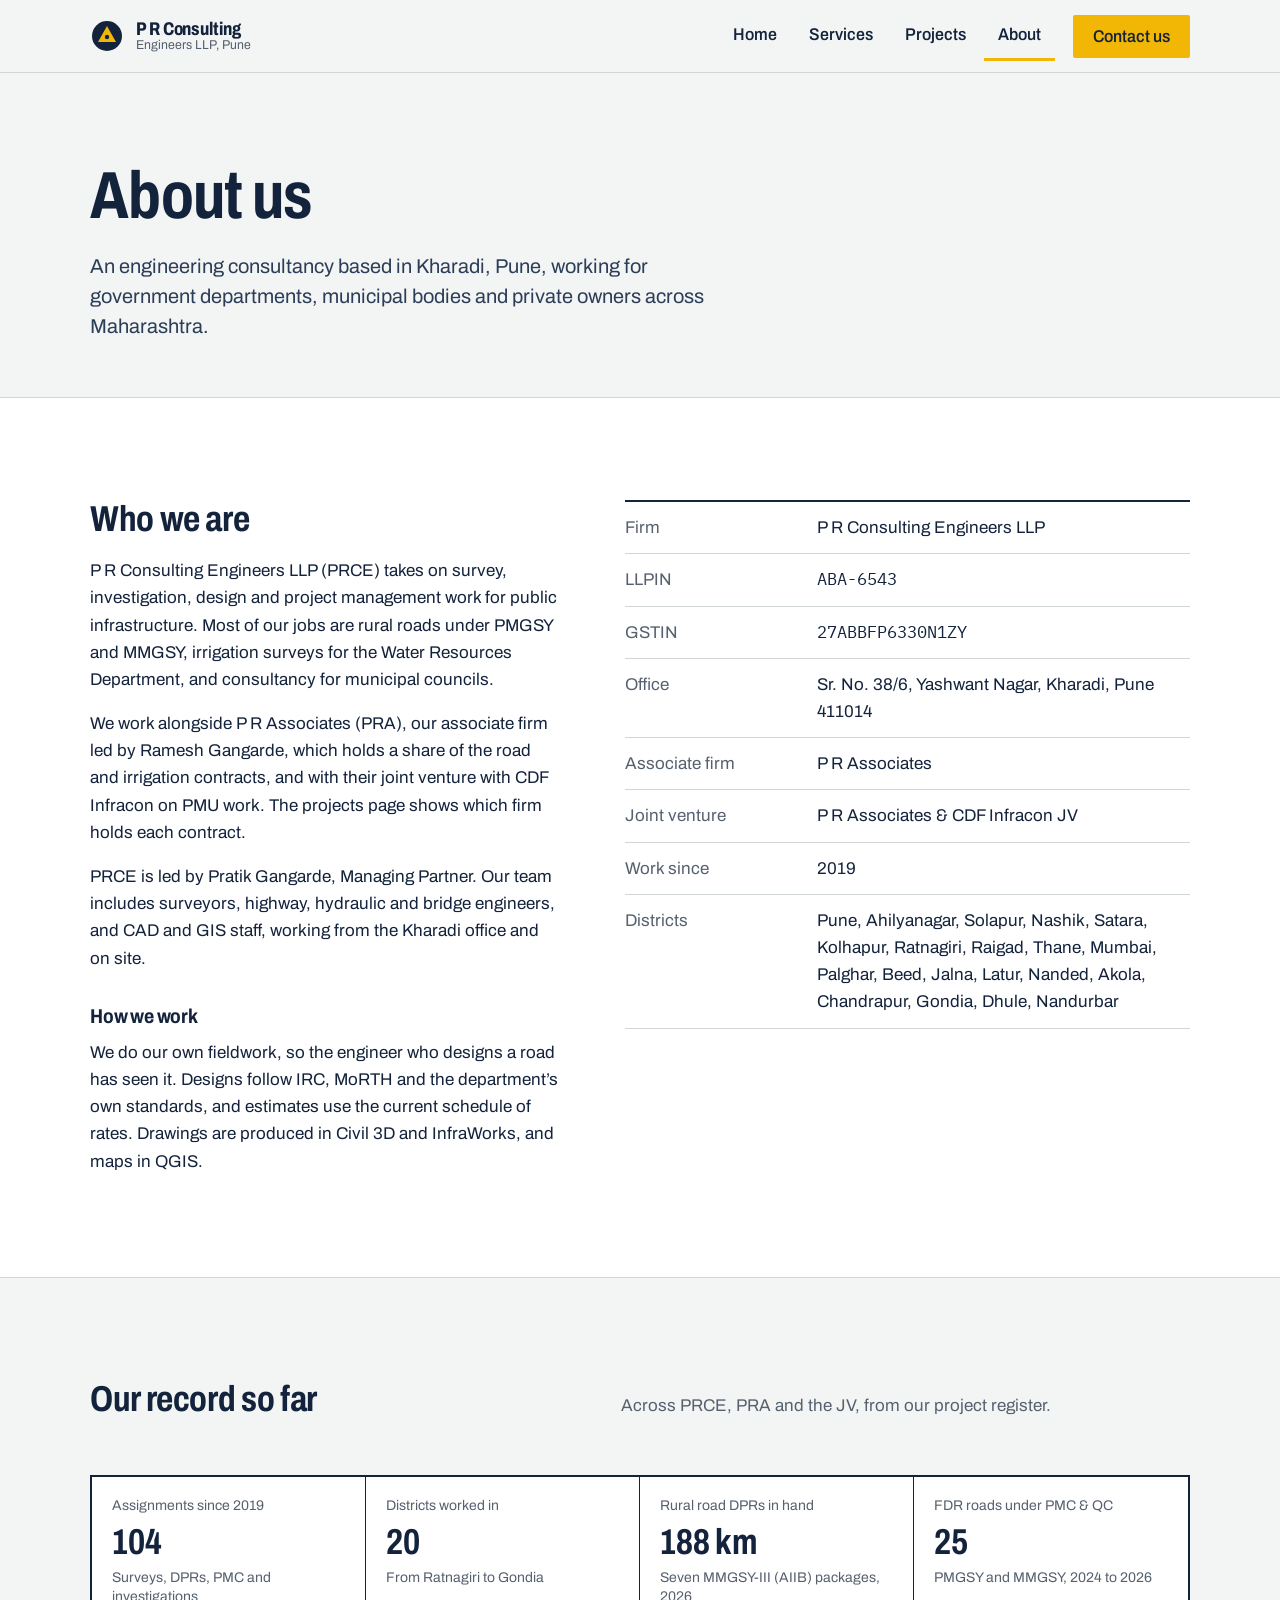
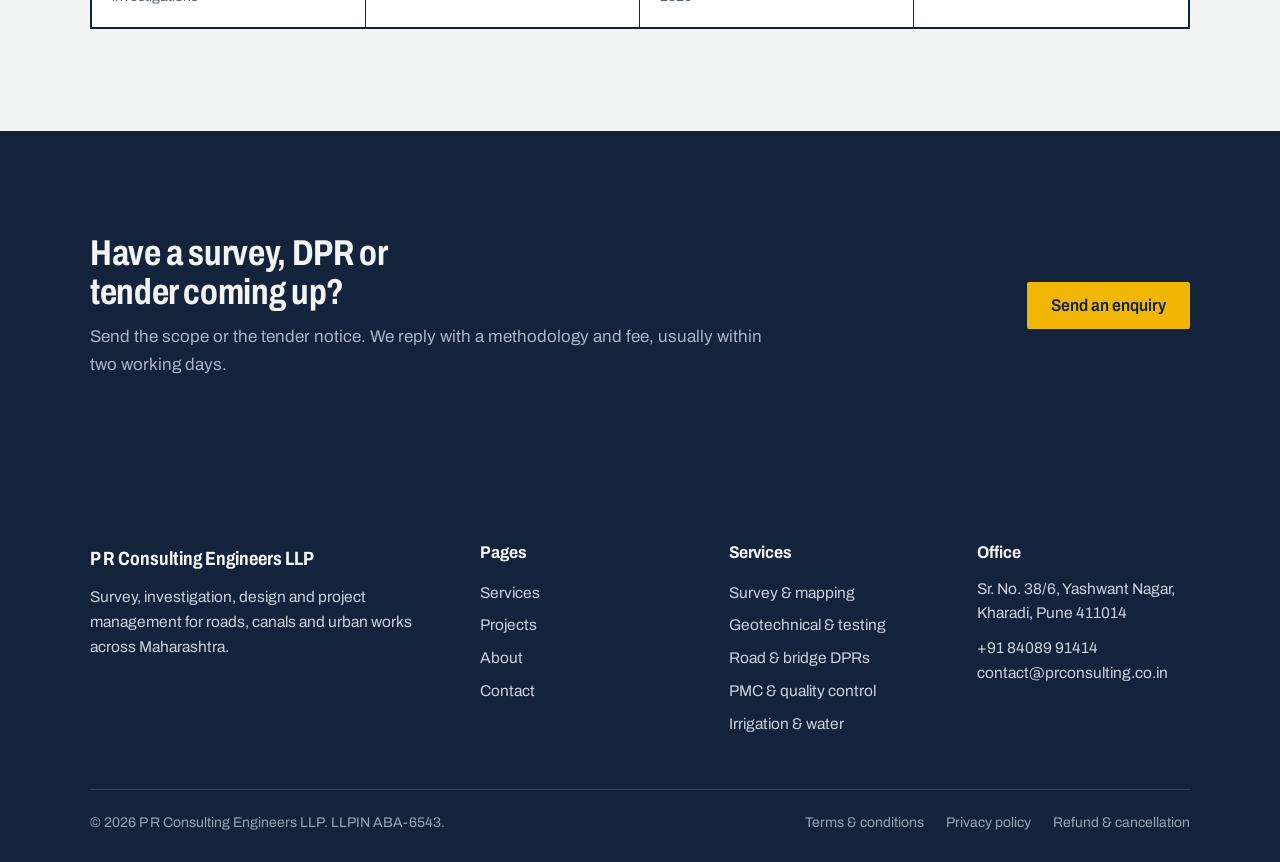
==== about.html @ 82d5746a "Redesign site: services, projects, about and contact pages - New drawing-sheet design with self-host" ====
<!DOCTYPE html>
<html lang="en-IN">
<head>
<meta charset="UTF-8">
<meta name="viewport" content="width=device-width, initial-scale=1">
<title>About | P R Consulting Engineers LLP</title>
<meta name="description" content="P R Consulting Engineers LLP is a Kharadi, Pune engineering consultancy working with P R Associates on survey, DPR and PMC assignments across Maharashtra.">
<meta property="og:type" content="website">
<meta property="og:site_name" content="P R Consulting Engineers LLP">
<meta property="og:title" content="About | P R Consulting Engineers LLP">
<meta property="og:description" content="P R Consulting Engineers LLP is a Kharadi, Pune engineering consultancy working with P R Associates on survey, DPR and PMC assignments across Maharashtra.">
<meta property="og:url" content="https://prconsulting.co.in/about.html">
<link rel="canonical" href="https://prconsulting.co.in/about.html">
<meta name="theme-color" content="#14233c">
<link rel="icon" href="data:image/svg+xml,%3Csvg xmlns='http://www.w3.org/2000/svg' viewBox='0 0 34 34'%3E%3Ccircle cx='17' cy='17' r='15' fill='%2314233c'/%3E%3Cpath d='M17 7 L26 23 H8 Z' fill='%23f2b705'/%3E%3Ccircle cx='17' cy='18' r='2.2' fill='%2314233c'/%3E%3C/svg%3E">
<link rel="preload" href="fonts/archivo-var.woff2" as="font" type="font/woff2" crossorigin>
<link rel="stylesheet" href="css/style.css">

</head>
<body>
<a class="skip" href="#main">Skip to content</a>
<header class="site-header">
<div class="wrap site-header__inner">
<a class="brand" href="index.html" aria-label="P R Consulting Engineers LLP, home"><svg class="brand__mark" viewBox="0 0 34 34" aria-hidden="true">
<circle cx="17" cy="17" r="15" fill="#14233c"/><path d="M17 7 L26 23 H8 Z" fill="#f2b705"/>
<circle cx="17" cy="18" r="2.2" fill="#14233c"/></svg>
<span class="brand__name"><strong>P R Consulting</strong><span>Engineers LLP, Pune</span></span></a>
<button class="menu-btn" type="button" aria-expanded="false" aria-controls="site-nav">Menu</button>
<nav class="nav" id="site-nav" aria-label="Main">
<a href="index.html">Home</a>
<a href="services.html">Services</a>
<a href="projects.html">Projects</a>
<a href="about.html" aria-current="page">About</a>
<a class="btn btn--primary" href="contact.html">Contact us</a>
</nav>
</div>
</header>
<main id="main">

<section class="page-head"><div class="wrap">
<h1>About us</h1>
<p class="lede">An engineering consultancy based in Kharadi, Pune, working for government departments, municipal bodies and private owners across Maharashtra.</p>
</div></section>

<section class="block block--sheet">
<div class="wrap split">
<div class="prose">
<h2>Who we are</h2>
<p style="margin-top:18px">P R Consulting Engineers LLP (PRCE) takes on survey, investigation, design and project management work for public infrastructure. Most of our jobs are rural roads under PMGSY and MMGSY, irrigation surveys for the Water Resources Department, and consultancy for municipal councils.</p>
<p>We work alongside P R Associates (PRA), our associate firm led by Ramesh Gangarde, which holds a share of the road and irrigation contracts, and with their joint venture with CDF Infracon on PMU work. The projects page shows which firm holds each contract.</p>
<p>PRCE is led by Pratik Gangarde, Managing Partner. Our team includes surveyors, highway, hydraulic and bridge engineers, and CAD and GIS staff, working from the Kharadi office and on site.</p>
<h3>How we work</h3>
<p>We do our own fieldwork, so the engineer who designs a road has seen it. Designs follow IRC, MoRTH and the department’s own standards, and estimates use the current schedule of rates. Drawings are produced in Civil 3D and InfraWorks, and maps in QGIS.</p>
</div>
<div>
<dl class="facts">
<div><dt>Firm</dt><dd>P R Consulting Engineers LLP</dd></div>
<div><dt>LLPIN</dt><dd class="num">ABA-6543</dd></div>
<div><dt>GSTIN</dt><dd class="num">27ABBFP6330N1ZY</dd></div>
<div><dt>Office</dt><dd>Sr. No. 38/6, Yashwant Nagar, Kharadi, Pune 411014</dd></div>
<div><dt>Associate firm</dt><dd>P R Associates</dd></div>
<div><dt>Joint venture</dt><dd>P R Associates &amp; CDF Infracon JV</dd></div>
<div><dt>Work since</dt><dd>2019</dd></div>
<div><dt>Districts</dt><dd>Pune, Ahilyanagar, Solapur, Nashik, Satara, Kolhapur, Ratnagiri, Raigad, Thane, Mumbai, Palghar, Beed, Jalna, Latur, Nanded, Akola, Chandrapur, Gondia, Dhule, Nandurbar</dd></div>
</dl>
</div>
</div>
</section>

<section class="block">
<div class="wrap">
<div class="block__head"><h2>Our record so far</h2><p>Across PRCE, PRA and the JV, from our project register.</p></div>
<dl class="title-block">
<div><dt>Assignments since 2019</dt><dd>104<small>Surveys, DPRs, PMC and investigations</small></dd></div>
<div><dt>Districts worked in</dt><dd>20<small>From Ratnagiri to Gondia</small></dd></div>
<div><dt>Rural road DPRs in hand</dt><dd>188 km<small>Seven MMGSY-III (AIIB) packages, 2026</small></dd></div>
<div><dt>FDR roads under PMC &amp; QC</dt><dd>25<small>PMGSY and MMGSY, 2024 to 2026</small></dd></div>
</dl>
</div>
</section>
<section class="block block--ink">
<div class="wrap cta-band">
<div><h2>Have a survey, DPR or tender coming up?</h2>
<p class="muted">Send the scope or the tender notice. We reply with a methodology and fee, usually within two working days.</p></div>
<a class="btn btn--primary" href="contact.html">Send an enquiry</a>
</div>
</section></main>
<footer class="site-footer">
<div class="wrap">
<div class="footer-grid">
<div class="footer-brand">
<strong>P R Consulting Engineers LLP</strong>
<p>Survey, investigation, design and project management for roads, canals and urban works across Maharashtra.</p>
</div>
<div>
<h2>Pages</h2>
<ul><li><a href="services.html">Services</a></li><li><a href="projects.html">Projects</a></li>
<li><a href="about.html">About</a></li><li><a href="contact.html">Contact</a></li></ul>
</div>
<div>
<h2>Services</h2>
<ul><li><a href="services.html#survey">Survey &amp; mapping</a></li><li><a href="services.html#geotech">Geotechnical &amp; testing</a></li>
<li><a href="services.html#dpr">Road &amp; bridge DPRs</a></li><li><a href="services.html#pmc">PMC &amp; quality control</a></li>
<li><a href="services.html#water">Irrigation &amp; water</a></li></ul>
</div>
<div>
<h2>Office</h2>
<p>Sr. No. 38/6, Yashwant Nagar,<br>Kharadi, Pune 411014</p>
<p style="margin-top:10px"><a href="tel:+918408991414">+91 84089 91414</a><br>
<a href="mailto:contact@prconsulting.co.in">contact@prconsulting.co.in</a></p>
</div>
</div>
<div class="footer-base">
<p>&copy; 2026 P R Consulting Engineers LLP. LLPIN ABA-6543.</p>
<nav aria-label="Legal"><a href="terms.html">Terms &amp; conditions</a><a href="privacy.html">Privacy policy</a>
<a href="refund.html">Refund &amp; cancellation</a></nav>
</div>
</div>
</footer>
<script src="js/main.js" defer></script>
</body>
</html>
---- css/style.css ----
/* P R Consulting Engineers LLP — site styles
   Drawing-sheet palette: paper, ink, instrument yellow, contour green. */

@font-face {
    font-family: "Archivo";
    src: url("../fonts/archivo-var.woff2") format("woff2-variations"),
         url("../fonts/archivo-var.woff2") format("woff2");
    font-weight: 100 900;
    font-stretch: 62% 125%;
    font-display: swap;
}
@font-face {
    font-family: "Plex Mono";
    src: url("../fonts/ibm-plex-mono-latin-400-normal.woff2") format("woff2");
    font-weight: 400;
    font-display: swap;
}
@font-face {
    font-family: "Plex Mono";
    src: url("../fonts/ibm-plex-mono-latin-500-normal.woff2") format("woff2");
    font-weight: 500;
    font-display: swap;
}

:root {
    --paper: #f3f5f4;
    --sheet: #ffffff;
    --ink: #14233c;
    --ink-soft: #2c3d58;
    --slate: #56616f;
    --rule: #cfd6d3;
    --contour: #7c8f7a;
    --contour-faint: #dfe6de;
    --yellow: #f2b705;
    --yellow-deep: #c99600;

    --sans: "Archivo", "Helvetica Neue", Arial, sans-serif;
    --mono: "Plex Mono", ui-monospace, "SFMono-Regular", Menlo, monospace;

    /* type scale (1.25) */
    --t-sm: 0.875rem;
    --t-base: 1.0625rem;
    --t-md: 1.25rem;
    --t-lg: 1.5625rem;
    --t-xl: 2.25rem;
    --t-2xl: clamp(2.4rem, 5.2vw, 4.25rem);

    --wrap: 1180px;
    --gut: clamp(20px, 4vw, 40px);
}

*, *::before, *::after { box-sizing: border-box; }
* { margin: 0; padding: 0; }

html { scroll-behavior: smooth; }
@media (prefers-reduced-motion: reduce) {
    html { scroll-behavior: auto; }
    *, *::before, *::after { animation: none !important; transition: none !important; }
}

body {
    font-family: var(--sans);
    font-size: var(--t-base);
    font-stretch: 100%;
    line-height: 1.6;
    color: var(--ink);
    background: var(--paper);
    -webkit-font-smoothing: antialiased;
    text-rendering: optimizeLegibility;
}

img, svg { display: block; max-width: 100%; }
a { color: inherit; }
ul { list-style: none; }

:focus-visible {
    outline: 3px solid var(--yellow);
    outline-offset: 3px;
}

.wrap {
    width: 100%;
    max-width: var(--wrap);
    margin: 0 auto;
    padding: 0 var(--gut);
}

.skip {
    position: absolute;
    left: -999px;
    top: 8px;
    background: var(--yellow);
    color: var(--ink);
    padding: 8px 14px;
    z-index: 100;
    font-weight: 600;
}
.skip:focus { left: 8px; }

/* ---------- Headings ---------- */
h1, h2, h3, h4 {
    font-family: var(--sans);
    font-stretch: 78%;
    font-weight: 700;
    line-height: 1.08;
    letter-spacing: -0.01em;
    color: var(--ink);
}
h1 { font-size: var(--t-2xl); }
h2 { font-size: var(--t-xl); }
h3 { font-size: var(--t-md); font-stretch: 85%; line-height: 1.25; }
h4 { font-size: var(--t-base); font-stretch: 90%; }

p { max-width: 68ch; }
.lede { font-size: var(--t-md); line-height: 1.5; color: var(--ink-soft); max-width: 58ch; }
.muted { color: var(--slate); }
.num { font-family: var(--mono); font-feature-settings: "zero" 0; }

/* ---------- Buttons ---------- */
.btn {
    display: inline-flex;
    align-items: center;
    gap: 10px;
    padding: 13px 22px;
    font: 600 var(--t-base)/1 var(--sans);
    font-stretch: 90%;
    text-decoration: none;
    border: 2px solid var(--ink);
    border-radius: 2px;
    cursor: pointer;
    transition: background-color .15s ease, color .15s ease;
}
.btn--primary { background: var(--yellow); border-color: var(--yellow); color: var(--ink); }
.btn--primary:hover { background: var(--ink); border-color: var(--ink); color: var(--yellow); }
.btn--line { background: transparent; color: var(--ink); }
.btn--line:hover { background: var(--ink); color: var(--paper); }

.text-link {
    font-weight: 600;
    text-decoration: underline;
    text-decoration-color: var(--yellow);
    text-decoration-thickness: 3px;
    text-underline-offset: 5px;
}
.text-link:hover { text-decoration-color: var(--ink); }

/* ---------- Header ---------- */
.site-header {
    position: sticky;
    top: 0;
    z-index: 50;
    background: rgba(243, 245, 244, 0.94);
    backdrop-filter: blur(6px);
    border-bottom: 1px solid var(--rule);
}
.site-header__inner {
    display: flex;
    align-items: center;
    justify-content: space-between;
    gap: 24px;
    height: 72px;
}
.brand {
    display: flex;
    align-items: center;
    gap: 12px;
    text-decoration: none;
}
.brand__mark { width: 34px; height: 34px; flex: none; }
.brand__name {
    display: flex;
    flex-direction: column;
    line-height: 1.05;
}
.brand__name strong {
    font-size: 1.15rem;
    font-stretch: 80%;
    font-weight: 750;
    letter-spacing: -0.005em;
}
.brand__name span {
    font-size: 0.8rem;
    color: var(--slate);
    font-stretch: 95%;
}

.nav { display: flex; align-items: center; gap: 4px; }
.nav a {
    padding: 10px 14px;
    font-weight: 550;
    font-stretch: 92%;
    text-decoration: none;
    border-bottom: 3px solid transparent;
}
.nav a:hover { border-bottom-color: var(--rule); }
.nav a[aria-current="page"] { border-bottom-color: var(--yellow); }
.nav .btn { margin-left: 14px; padding: 11px 18px; border-bottom-width: 2px; }

.menu-btn {
    display: none;
    background: none;
    border: 2px solid var(--ink);
    border-radius: 2px;
    padding: 8px 12px;
    font: 600 0.95rem/1 var(--sans);
    color: var(--ink);
    cursor: pointer;
}

@media (max-width: 860px) {
    .menu-btn { display: block; }
    .nav {
        display: none;
        position: absolute;
        top: 72px;
        left: 0;
        right: 0;
        flex-direction: column;
        align-items: stretch;
        gap: 0;
        background: var(--paper);
        border-bottom: 1px solid var(--rule);
        padding: 8px var(--gut) 20px;
    }
    .nav.is-open { display: flex; }
    .nav a { padding: 14px 0; border-bottom: 1px solid var(--rule); }
    .nav a[aria-current="page"] { border-bottom-color: var(--rule); box-shadow: inset 4px 0 0 var(--yellow); padding-left: 12px; }
    .nav .btn { margin: 16px 0 0; justify-content: center; }
}

/* ---------- Hero (home) ---------- */
.hero {
    position: relative;
    padding: clamp(48px, 8vw, 96px) 0 0;
    overflow: hidden;
}
.hero h1 { max-width: 19ch; }
.hero .lede { margin-top: 22px; }
.hero__actions { display: flex; flex-wrap: wrap; gap: 14px; margin-top: 32px; }

.section-drawing {
    margin-top: clamp(40px, 6vw, 64px);
    border-top: 1px solid var(--rule);
    background:
        linear-gradient(var(--contour-faint) 1px, transparent 1px) 0 0 / 100% 40px,
        linear-gradient(90deg, var(--contour-faint) 1px, transparent 1px) 0 0 / 80px 100%,
        var(--sheet);
}
.section-drawing { overflow: hidden; }
.section-drawing svg { width: 100%; min-width: 760px; height: auto; }
.section-drawing .tangent { fill: none; stroke: var(--ink); stroke-width: 0.75; stroke-dasharray: 4 5; opacity: 0.45; }
.section-drawing .ground { fill: none; stroke: var(--contour); stroke-width: 1.5; }
.section-drawing .cut { fill: rgba(124, 143, 122, 0.12); }
.section-drawing .design {
    fill: none;
    stroke: var(--ink);
    stroke-width: 3;
    stroke-linecap: round;
    stroke-dasharray: 1400;
    stroke-dashoffset: 1400;
    animation: draw 2.4s cubic-bezier(.45, 0, .2, 1) .3s forwards;
}
.section-drawing .tick { stroke: var(--ink); stroke-width: 1; }
.section-drawing .lbl { font-family: var(--mono); font-size: 11px; fill: var(--slate); }
.section-drawing .lbl--ink { fill: var(--ink); font-weight: 500; }
.section-drawing .ip { fill: var(--yellow); stroke: var(--ink); stroke-width: 1.5; opacity: 0; animation: appear .3s ease 2.5s forwards; }
@keyframes draw { to { stroke-dashoffset: 0; } }
@keyframes appear { to { opacity: 1; } }
@media (prefers-reduced-motion: reduce) {
    .section-drawing .design { stroke-dashoffset: 0; }
    .section-drawing .ip { opacity: 1; }
}
.drawing-caption {
    display: flex;
    justify-content: space-between;
    gap: 16px;
    padding: 10px 0 14px;
    font-size: var(--t-sm);
    color: var(--slate);
}
.drawing-caption .num { white-space: nowrap; }

/* ---------- Sections ---------- */
.block { padding: clamp(56px, 8vw, 104px) 0; }
.block--sheet { background: var(--sheet); border-top: 1px solid var(--rule); border-bottom: 1px solid var(--rule); }
.block--ink { background: var(--ink); color: var(--paper); }
.block--ink h2, .block--ink h3 { color: var(--paper); }
.block--ink .muted { color: #a9b4c4; }

.block__head {
    display: grid;
    grid-template-columns: minmax(0, 5fr) minmax(0, 6fr);
    gap: 24px 56px;
    align-items: end;
    margin-bottom: clamp(32px, 5vw, 56px);
}
.block__head p { color: var(--slate); }
@media (max-width: 760px) { .block__head { grid-template-columns: 1fr; } }

/* ---------- Title block (stats) ---------- */
.title-block {
    display: grid;
    grid-template-columns: repeat(4, 1fr);
    border: 2px solid var(--ink);
    background: var(--sheet);
}
.title-block > div {
    padding: 18px 20px 20px;
    border-right: 1px solid var(--ink);
}
.title-block > div:last-child { border-right: 0; }
.title-block dt {
    font-size: var(--t-sm);
    color: var(--slate);
    margin-bottom: 6px;
}
.title-block dd {
    font-size: var(--t-xl);
    font-stretch: 75%;
    font-weight: 700;
    line-height: 1;
}
.title-block dd small {
    display: block;
    margin-top: 8px;
    font-size: var(--t-sm);
    font-stretch: 100%;
    font-weight: 400;
    color: var(--slate);
    line-height: 1.4;
}
.title-block__note { margin-top: 10px; font-size: var(--t-sm); color: var(--slate); }
@media (max-width: 860px) {
    .title-block { grid-template-columns: repeat(2, 1fr); }
    .title-block > div:nth-child(2) { border-right: 0; }
    .title-block > div:nth-child(-n+2) { border-bottom: 1px solid var(--ink); }
}
@media (max-width: 420px) {
    .title-block { grid-template-columns: 1fr; }
    .title-block > div { border-right: 0; border-bottom: 1px solid var(--ink); }
    .title-block > div:last-child { border-bottom: 0; }
}

/* ---------- Discipline list ---------- */
.disciplines { border-top: 2px solid var(--ink); }
.discipline {
    display: grid;
    grid-template-columns: minmax(0, 4fr) minmax(0, 7fr);
    gap: 12px 48px;
    padding: 28px 0;
    border-bottom: 1px solid var(--rule);
}
.discipline h3 { font-size: var(--t-lg); font-stretch: 78%; }
.discipline p { color: var(--ink-soft); }
.discipline ul {
    display: flex;
    flex-wrap: wrap;
    gap: 6px 8px;
    margin-top: 14px;
}
.discipline li {
    font-size: var(--t-sm);
    padding: 3px 10px;
    border: 1px solid var(--rule);
    border-radius: 2px;
    background: var(--paper);
}
.block--sheet .discipline li { background: var(--paper); }
@media (max-width: 760px) { .discipline { grid-template-columns: 1fr; } }

/* ---------- Project register ---------- */
.register { border-top: 2px solid var(--ink); }
.register__row {
    display: grid;
    grid-template-columns: minmax(0, 5fr) minmax(0, 4fr) minmax(0, 2fr);
    gap: 8px 32px;
    padding: 22px 0;
    border-bottom: 1px solid var(--rule);
}
.register__row h3 { font-size: var(--t-md); }
.register__row .scope { margin-top: 6px; color: var(--ink-soft); font-size: 0.98rem; }
.register__client { color: var(--ink-soft); }
.register__client span { display: block; color: var(--slate); font-size: var(--t-sm); }
.register__meta { text-align: right; font-size: var(--t-sm); color: var(--slate); }
.register__meta .firm {
    display: inline-block;
    margin-top: 6px;
    padding: 1px 8px;
    border: 1px solid var(--ink);
    border-radius: 2px;
    color: var(--ink);
    font-weight: 600;
}
.status--live { color: var(--ink); font-weight: 600; }
.status--live::before {
    content: "";
    display: inline-block;
    width: 8px; height: 8px;
    margin-right: 6px;
    border-radius: 50%;
    background: var(--yellow);
    box-shadow: 0 0 0 1.5px var(--ink);
    vertical-align: 1px;
}
@media (max-width: 760px) {
    .register__row { grid-template-columns: 1fr; }
    .register__meta { text-align: left; }
}

.filters { display: flex; flex-wrap: wrap; gap: 8px; margin-bottom: 28px; }
.filters button {
    font: 550 0.95rem/1 var(--sans);
    font-stretch: 92%;
    padding: 10px 16px;
    border: 1.5px solid var(--ink);
    border-radius: 2px;
    background: transparent;
    color: var(--ink);
    cursor: pointer;
}
.filters button:hover { background: var(--sheet); }
.filters button[aria-pressed="true"] { background: var(--ink); color: var(--paper); }
.register__row[hidden] { display: none; }
.register__count { margin-bottom: 12px; font-size: var(--t-sm); color: var(--slate); }

/* ---------- Clients ---------- */
.clients {
    display: grid;
    grid-template-columns: repeat(3, 1fr);
    gap: 40px;
}
.clients h3 {
    font-size: var(--t-base);
    font-stretch: 90%;
    padding-bottom: 10px;
    margin-bottom: 12px;
    border-bottom: 2px solid currentColor;
}
.clients li { padding: 7px 0; border-bottom: 1px solid rgba(169, 180, 196, 0.25); }
.block--sheet .clients li, .clients--light li { border-bottom-color: var(--rule); }
@media (max-width: 860px) { .clients { grid-template-columns: 1fr; gap: 28px; } }

/* ---------- Process (real sequence) ---------- */
.process {
    display: grid;
    grid-template-columns: repeat(4, 1fr);
    counter-reset: step;
    border-top: 2px solid var(--ink);
}
.process li {
    counter-increment: step;
    padding: 24px 24px 8px 0;
    position: relative;
}
.process li::before {
    content: counter(step);
    display: grid;
    place-items: center;
    width: 34px; height: 34px;
    margin-bottom: 16px;
    border: 2px solid var(--ink);
    border-radius: 50%;
    font: 500 0.95rem/1 var(--mono);
    background: var(--yellow);
}
.process h3 { margin-bottom: 8px; }
.process p { color: var(--ink-soft); font-size: 0.98rem; }
@media (max-width: 860px) { .process { grid-template-columns: 1fr 1fr; } }
@media (max-width: 520px) { .process { grid-template-columns: 1fr; } }

/* ---------- Split / prose ---------- */
.split {
    display: grid;
    grid-template-columns: minmax(0, 5fr) minmax(0, 6fr);
    gap: 40px 64px;
}
.prose p + p { margin-top: 1em; }
.prose h3 { margin: 1.6em 0 0.5em; }
.facts { border-top: 2px solid var(--ink); }
.facts div {
    display: grid;
    grid-template-columns: 11rem 1fr;
    gap: 16px;
    padding: 12px 0;
    border-bottom: 1px solid var(--rule);
}
.facts dt { color: var(--slate); }
@media (max-width: 760px) {
    .split { grid-template-columns: 1fr; }
    .facts div { grid-template-columns: 1fr; gap: 2px; }
}

/* ---------- Page header (inner pages) ---------- */
.page-head { padding: clamp(48px, 7vw, 88px) 0 clamp(32px, 5vw, 56px); }
.page-head h1 { max-width: 18ch; }
.page-head .lede { margin-top: 18px; }

/* ---------- CTA band ---------- */
.cta-band {
    display: flex;
    flex-wrap: wrap;
    align-items: center;
    justify-content: space-between;
    gap: 24px 48px;
}
.cta-band h2 { max-width: 20ch; }
.cta-band p { margin-top: 12px; }
.block--ink .btn--primary:hover { background: var(--paper); border-color: var(--paper); color: var(--ink); }

/* ---------- Contact ---------- */
.contact-grid {
    display: grid;
    grid-template-columns: minmax(0, 5fr) minmax(0, 6fr);
    gap: 48px 64px;
}
.contact-list { border-top: 2px solid var(--ink); }
.contact-list div { padding: 16px 0; border-bottom: 1px solid var(--rule); }
.contact-list dt { font-size: var(--t-sm); color: var(--slate); }
.contact-list dd { font-size: var(--t-md); font-stretch: 92%; }
.contact-list a { text-decoration: none; }
.contact-list a:hover { text-decoration: underline; text-decoration-color: var(--yellow); text-decoration-thickness: 3px; }
.map {
    margin-top: 28px;
    border: 1px solid var(--rule);
    aspect-ratio: 4 / 3;
    width: 100%;
    background: var(--sheet);
}
.map iframe { width: 100%; height: 100%; border: 0; display: block; }

.form { background: var(--sheet); border: 1px solid var(--rule); padding: clamp(22px, 4vw, 36px); }
.form h2 { font-size: var(--t-lg); margin-bottom: 6px; }
.form > p { color: var(--slate); margin-bottom: 22px; }
.field { margin-bottom: 18px; }
.field label { display: block; font-weight: 600; font-size: 0.95rem; margin-bottom: 6px; }
.field label .opt { font-weight: 400; color: var(--slate); }
.field input, .field select, .field textarea {
    width: 100%;
    font: 400 1rem/1.4 var(--sans);
    color: var(--ink);
    padding: 12px 14px;
    background: var(--paper);
    border: 1.5px solid #b9c2bf;
    border-radius: 2px;
}
.field input:focus, .field select:focus, .field textarea:focus {
    outline: none;
    border-color: var(--ink);
    box-shadow: 0 0 0 3px rgba(242, 183, 5, 0.55);
}
.field textarea { min-height: 140px; resize: vertical; }
.field-row { display: grid; grid-template-columns: 1fr 1fr; gap: 0 16px; }
.form__note { margin-top: 14px; font-size: var(--t-sm); color: var(--slate); }
.form-done { padding: 12px 0; }
.form-done h2 { margin-bottom: 10px; }
@media (max-width: 860px) { .contact-grid { grid-template-columns: 1fr; } }
@media (max-width: 520px) { .field-row { grid-template-columns: 1fr; } }

/* ---------- Legal pages ---------- */
.legal { padding-bottom: clamp(56px, 8vw, 96px); }
.legal__inner {
    max-width: 760px;
    background: var(--sheet);
    border: 1px solid var(--rule);
    padding: clamp(24px, 5vw, 56px);
}
.legal__inner h2 { font-size: var(--t-lg); margin: 1.8em 0 0.6em; }
.legal__inner h2:first-of-type { margin-top: 1.2em; }
.legal__inner p, .legal__inner li { color: var(--ink-soft); }
.legal__inner p + p { margin-top: 0.9em; }
.legal__inner ul { list-style: disc; padding-left: 1.3em; margin: 0.6em 0 1em; }
.legal__inner li + li { margin-top: 0.35em; }
.legal__updated { font-size: var(--t-sm); color: var(--slate); }
.legal__note {
    margin-top: 1.2em;
    padding: 18px 20px;
    border-left: 4px solid var(--yellow);
    background: var(--paper);
}
.legal__inner a { text-decoration-color: var(--yellow); text-decoration-thickness: 2px; text-underline-offset: 3px; }

/* ---------- Footer ---------- */
.site-footer {
    background: var(--ink);
    color: #c9d1dc;
    padding: 64px 0 28px;
    font-size: 0.97rem;
}
.site-footer a { text-decoration: none; }
.site-footer a:hover { color: var(--yellow); }
.footer-grid {
    display: grid;
    grid-template-columns: minmax(0, 5fr) repeat(3, minmax(0, 3fr));
    gap: 36px;
}
.site-footer h2 {
    font-size: var(--t-base);
    font-stretch: 90%;
    color: var(--paper);
    margin-bottom: 14px;
}
.site-footer li { padding: 4px 0; }
.footer-brand strong { display: block; color: var(--paper); font-size: 1.2rem; font-stretch: 80%; margin-bottom: 10px; }
.footer-brand p { max-width: 36ch; }
.footer-base {
    display: flex;
    flex-wrap: wrap;
    justify-content: space-between;
    gap: 12px 28px;
    margin-top: 48px;
    padding-top: 22px;
    border-top: 1px solid rgba(201, 209, 220, 0.2);
    font-size: var(--t-sm);
    color: #98a4b5;
}
.footer-base nav { display: flex; flex-wrap: wrap; gap: 8px 22px; }
@media (max-width: 860px) { .footer-grid { grid-template-columns: 1fr 1fr; } }
@media (max-width: 520px) { .footer-grid { grid-template-columns: 1fr; } }
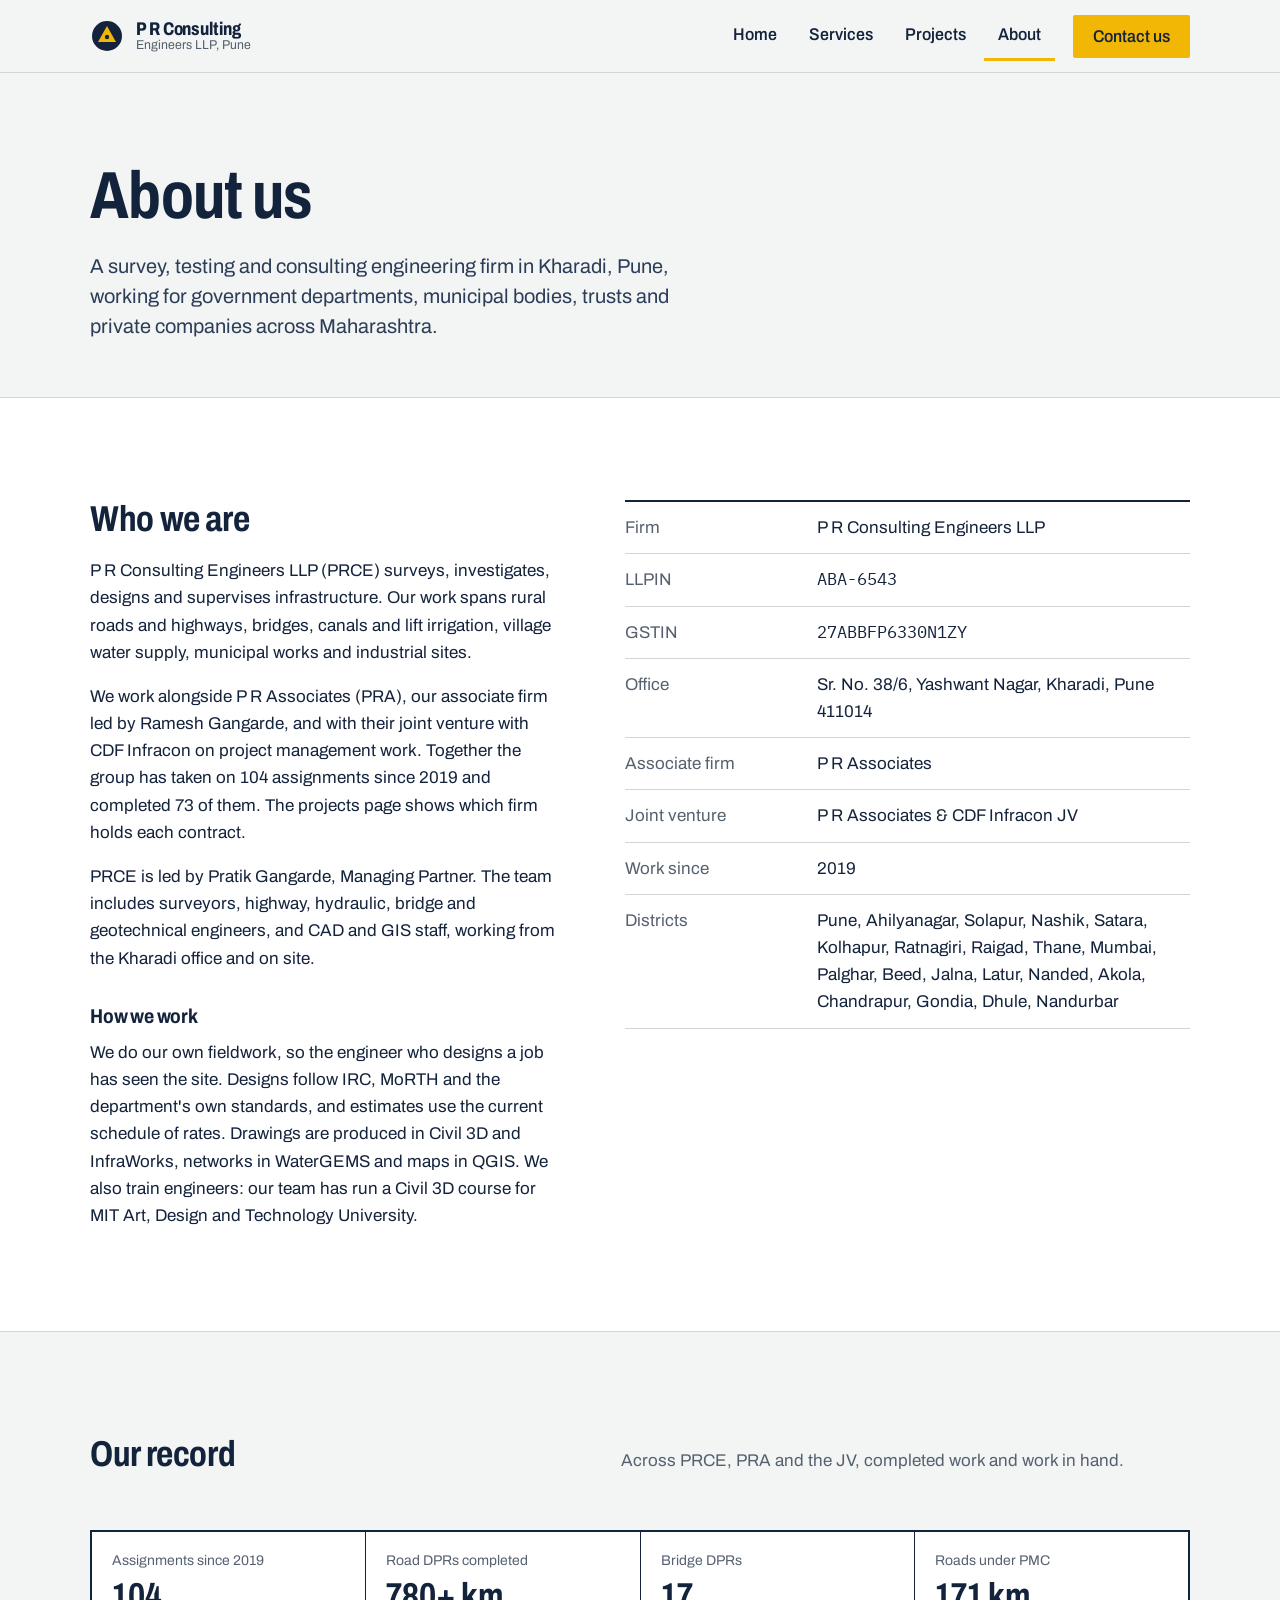
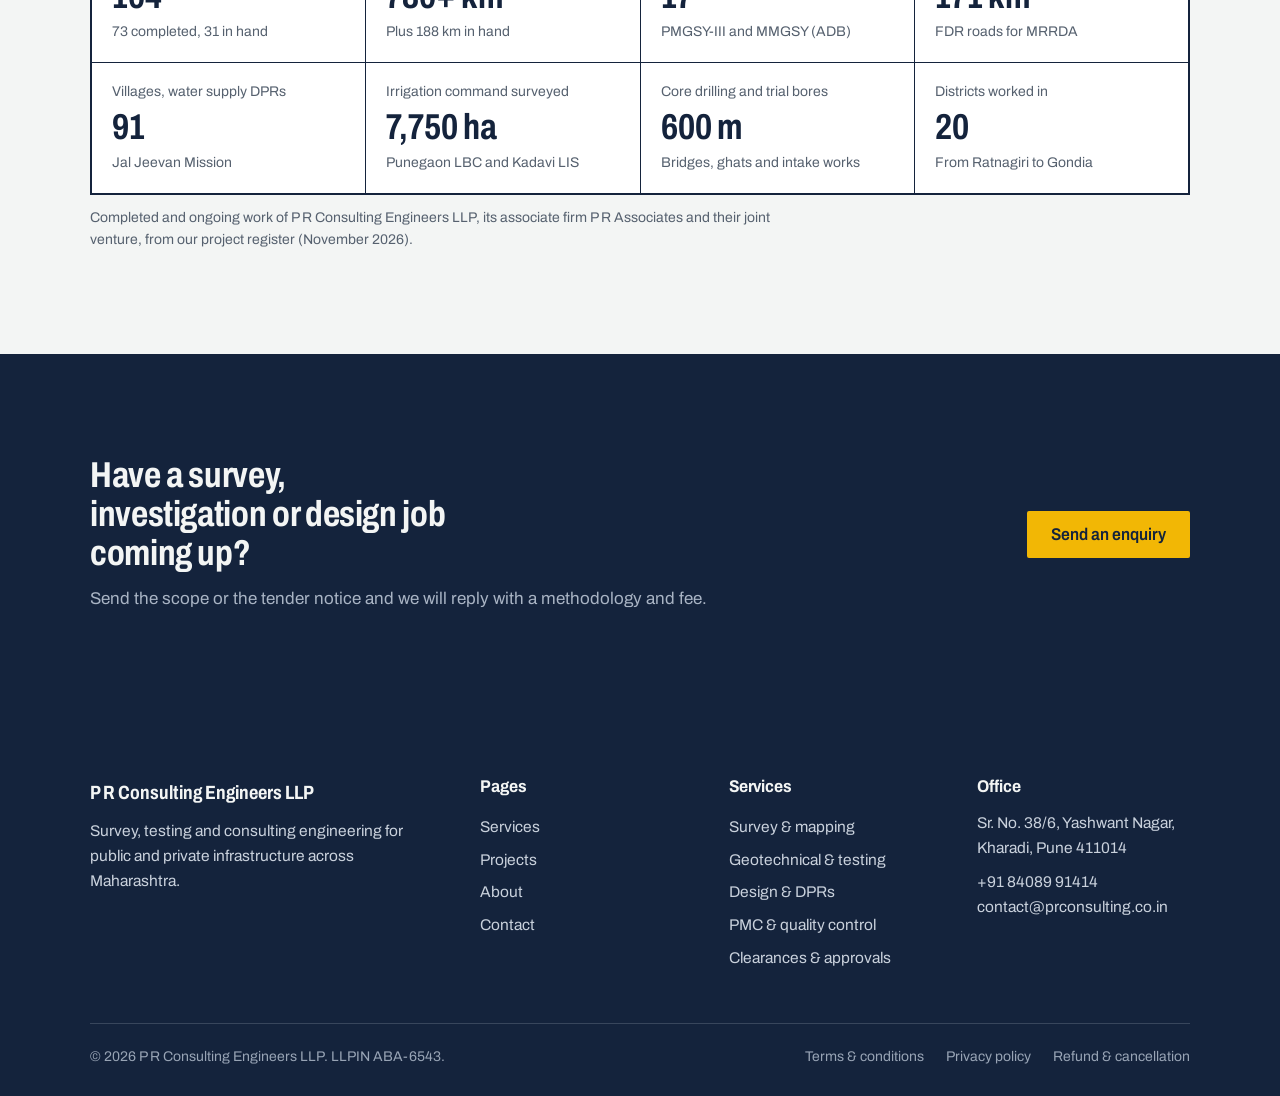
==== commit 7fb78da1: "Reposition site across all sectors; cumulative stats from completed work - Hero: survey, testing and" ====
--- a/about.html
+++ b/about.html
@@ -4,11 +4,11 @@
 <meta charset="UTF-8">
 <meta name="viewport" content="width=device-width, initial-scale=1">
 <title>About | P R Consulting Engineers LLP</title>
-<meta name="description" content="P R Consulting Engineers LLP is a Kharadi, Pune engineering consultancy working with P R Associates on survey, DPR and PMC assignments across Maharashtra.">
+<meta name="description" content="P R Consulting Engineers LLP is a survey, testing and consulting engineering firm in Kharadi, Pune, working with P R Associates across Maharashtra.">
 <meta property="og:type" content="website">
 <meta property="og:site_name" content="P R Consulting Engineers LLP">
 <meta property="og:title" content="About | P R Consulting Engineers LLP">
-<meta property="og:description" content="P R Consulting Engineers LLP is a Kharadi, Pune engineering consultancy working with P R Associates on survey, DPR and PMC assignments across Maharashtra.">
+<meta property="og:description" content="P R Consulting Engineers LLP is a survey, testing and consulting engineering firm in Kharadi, Pune, working with P R Associates across Maharashtra.">
 <meta property="og:url" content="https://prconsulting.co.in/about.html">
 <link rel="canonical" href="https://prconsulting.co.in/about.html">
 <meta name="theme-color" content="#14233c">
@@ -39,18 +39,18 @@
 
 <section class="page-head"><div class="wrap">
 <h1>About us</h1>
-<p class="lede">An engineering consultancy based in Kharadi, Pune, working for government departments, municipal bodies and private owners across Maharashtra.</p>
+<p class="lede">A survey, testing and consulting engineering firm in Kharadi, Pune, working for government departments, municipal bodies, trusts and private companies across Maharashtra.</p>
 </div></section>
 
 <section class="block block--sheet">
 <div class="wrap split">
 <div class="prose">
 <h2>Who we are</h2>
-<p style="margin-top:18px">P R Consulting Engineers LLP (PRCE) takes on survey, investigation, design and project management work for public infrastructure. Most of our jobs are rural roads under PMGSY and MMGSY, irrigation surveys for the Water Resources Department, and consultancy for municipal councils.</p>
-<p>We work alongside P R Associates (PRA), our associate firm led by Ramesh Gangarde, which holds a share of the road and irrigation contracts, and with their joint venture with CDF Infracon on PMU work. The projects page shows which firm holds each contract.</p>
-<p>PRCE is led by Pratik Gangarde, Managing Partner. Our team includes surveyors, highway, hydraulic and bridge engineers, and CAD and GIS staff, working from the Kharadi office and on site.</p>
+<p style="margin-top:18px">P R Consulting Engineers LLP (PRCE) surveys, investigates, designs and supervises infrastructure. Our work spans rural roads and highways, bridges, canals and lift irrigation, village water supply, municipal works and industrial sites.</p>
+<p>We work alongside P R Associates (PRA), our associate firm led by Ramesh Gangarde, and with their joint venture with CDF Infracon on project management work. Together the group has taken on 104 assignments since 2019 and completed 73 of them. The projects page shows which firm holds each contract.</p>
+<p>PRCE is led by Pratik Gangarde, Managing Partner. The team includes surveyors, highway, hydraulic, bridge and geotechnical engineers, and CAD and GIS staff, working from the Kharadi office and on site.</p>
 <h3>How we work</h3>
-<p>We do our own fieldwork, so the engineer who designs a road has seen it. Designs follow IRC, MoRTH and the department’s own standards, and estimates use the current schedule of rates. Drawings are produced in Civil 3D and InfraWorks, and maps in QGIS.</p>
+<p>We do our own fieldwork, so the engineer who designs a job has seen the site. Designs follow IRC, MoRTH and the department's own standards, and estimates use the current schedule of rates. Drawings are produced in Civil 3D and InfraWorks, networks in WaterGEMS and maps in QGIS. We also train engineers: our team has run a Civil 3D course for MIT Art, Design and Technology University.</p>
 </div>
 <div>
 <dl class="facts">
@@ -69,19 +69,24 @@
 
 <section class="block">
 <div class="wrap">
-<div class="block__head"><h2>Our record so far</h2><p>Across PRCE, PRA and the JV, from our project register.</p></div>
+<div class="block__head"><h2>Our record</h2><p>Across PRCE, PRA and the JV, completed work and work in hand.</p></div>
 <dl class="title-block">
-<div><dt>Assignments since 2019</dt><dd>104<small>Surveys, DPRs, PMC and investigations</small></dd></div>
+<div><dt>Assignments since 2019</dt><dd>104<small>73 completed, 31 in hand</small></dd></div>
+<div><dt>Road DPRs completed</dt><dd>780+ km<small>Plus 188 km in hand</small></dd></div>
+<div><dt>Bridge DPRs</dt><dd>17<small>PMGSY-III and MMGSY (ADB)</small></dd></div>
+<div><dt>Roads under PMC</dt><dd>171 km<small>FDR roads for MRRDA</small></dd></div>
+<div><dt>Villages, water supply DPRs</dt><dd>91<small>Jal Jeevan Mission</small></dd></div>
+<div><dt>Irrigation command surveyed</dt><dd>7,750 ha<small>Punegaon LBC and Kadavi LIS</small></dd></div>
+<div><dt>Core drilling and trial bores</dt><dd>600 m<small>Bridges, ghats and intake works</small></dd></div>
 <div><dt>Districts worked in</dt><dd>20<small>From Ratnagiri to Gondia</small></dd></div>
-<div><dt>Rural road DPRs in hand</dt><dd>188 km<small>Seven MMGSY-III (AIIB) packages, 2026</small></dd></div>
-<div><dt>FDR roads under PMC &amp; QC</dt><dd>25<small>PMGSY and MMGSY, 2024 to 2026</small></dd></div>
 </dl>
+<p class="title-block__note">Completed and ongoing work of P R Consulting Engineers LLP, its associate firm P R Associates and their joint venture, from our project register (November 2026).</p>
 </div>
 </section>
 <section class="block block--ink">
 <div class="wrap cta-band">
-<div><h2>Have a survey, DPR or tender coming up?</h2>
-<p class="muted">Send the scope or the tender notice. We reply with a methodology and fee, usually within two working days.</p></div>
+<div><h2>Have a survey, investigation or design job coming up?</h2>
+<p class="muted">Send the scope or the tender notice and we will reply with a methodology and fee.</p></div>
 <a class="btn btn--primary" href="contact.html">Send an enquiry</a>
 </div>
 </section></main>
@@ -90,7 +95,7 @@
 <div class="footer-grid">
 <div class="footer-brand">
 <strong>P R Consulting Engineers LLP</strong>
-<p>Survey, investigation, design and project management for roads, canals and urban works across Maharashtra.</p>
+<p>Survey, testing and consulting engineering for public and private infrastructure across Maharashtra.</p>
 </div>
 <div>
 <h2>Pages</h2>
@@ -100,8 +105,8 @@
 <div>
 <h2>Services</h2>
 <ul><li><a href="services.html#survey">Survey &amp; mapping</a></li><li><a href="services.html#geotech">Geotechnical &amp; testing</a></li>
-<li><a href="services.html#dpr">Road &amp; bridge DPRs</a></li><li><a href="services.html#pmc">PMC &amp; quality control</a></li>
-<li><a href="services.html#water">Irrigation &amp; water</a></li></ul>
+<li><a href="services.html#design">Design &amp; DPRs</a></li><li><a href="services.html#pmc">PMC &amp; quality control</a></li>
+<li><a href="services.html#clearances">Clearances &amp; approvals</a></li></ul>
 </div>
 <div>
 <h2>Office</h2>
--- a/css/style.css
+++ b/css/style.css
@@ -229,52 +229,54 @@
 }
 
 /* ---------- Hero (home) ---------- */
-.hero {
-    position: relative;
-    padding: clamp(48px, 8vw, 96px) 0 0;
-    overflow: hidden;
-}
-.hero h1 { max-width: 19ch; }
-.hero .lede { margin-top: 22px; }
+.hero { padding: clamp(40px, 7vw, 88px) 0 clamp(16px, 3vw, 32px); }
+.hero__grid {
+    display: grid;
+    grid-template-columns: minmax(0, 6fr) minmax(0, 5fr);
+    gap: 40px 56px;
+    align-items: center;
+}
+.hero h1 { font-size: clamp(2.6rem, 6vw, 5rem); font-stretch: 72%; max-width: 12ch; }
+.hero .lede { margin-top: 24px; }
 .hero__actions { display: flex; flex-wrap: wrap; gap: 14px; margin-top: 32px; }
-
-.section-drawing {
-    margin-top: clamp(40px, 6vw, 64px);
-    border-top: 1px solid var(--rule);
+.hero__plan { margin: 0; }
+@media (max-width: 900px) { .hero__grid { grid-template-columns: 1fr; } }
+
+.plan {
+    border: 1px solid var(--rule);
     background:
-        linear-gradient(var(--contour-faint) 1px, transparent 1px) 0 0 / 100% 40px,
-        linear-gradient(90deg, var(--contour-faint) 1px, transparent 1px) 0 0 / 80px 100%,
+        linear-gradient(var(--contour-faint) 1px, transparent 1px) 0 0 / 100% 50px,
+        linear-gradient(90deg, var(--contour-faint) 1px, transparent 1px) 0 0 / 50px 100%,
         var(--sheet);
 }
-.section-drawing { overflow: hidden; }
-.section-drawing svg { width: 100%; min-width: 760px; height: auto; }
-.section-drawing .tangent { fill: none; stroke: var(--ink); stroke-width: 0.75; stroke-dasharray: 4 5; opacity: 0.45; }
-.section-drawing .ground { fill: none; stroke: var(--contour); stroke-width: 1.5; }
-.section-drawing .cut { fill: rgba(124, 143, 122, 0.12); }
-.section-drawing .design {
+.plan svg { width: 100%; height: auto; }
+.plan .c {
     fill: none;
-    stroke: var(--ink);
-    stroke-width: 3;
-    stroke-linecap: round;
-    stroke-dasharray: 1400;
-    stroke-dashoffset: 1400;
-    animation: draw 2.4s cubic-bezier(.45, 0, .2, 1) .3s forwards;
-}
-.section-drawing .tick { stroke: var(--ink); stroke-width: 1; }
-.section-drawing .lbl { font-family: var(--mono); font-size: 11px; fill: var(--slate); }
-.section-drawing .lbl--ink { fill: var(--ink); font-weight: 500; }
-.section-drawing .ip { fill: var(--yellow); stroke: var(--ink); stroke-width: 1.5; opacity: 0; animation: appear .3s ease 2.5s forwards; }
+    stroke: var(--contour);
+    stroke-width: 1;
+    stroke-dasharray: 1;
+    stroke-dashoffset: 1;
+    animation: draw 2.2s cubic-bezier(.45, 0, .2, 1) .2s forwards;
+}
+.plan .c--major { stroke: var(--ink-soft); stroke-width: 1.6; }
+.plan .lbl { font-family: var(--mono); font-size: 11px; fill: var(--slate); }
+.plan .lbl--ink { fill: var(--ink); font-weight: 500; }
+.plan .contours .lbl { paint-order: stroke; stroke: var(--sheet); stroke-width: 4px; opacity: 0; animation: appear .4s ease 2.2s forwards; }
+.plan .boundary { fill: none; stroke: var(--ink); stroke-width: 1.6; stroke-dasharray: 10 4 2 4; }
+.plan .drain { fill: none; stroke: #4f7fa8; stroke-width: 2.2; opacity: .55; }
+.plan .stn path { fill: var(--yellow); stroke: var(--ink); stroke-width: 1.5; }
+.plan .stn { opacity: 0; animation: appear .3s ease 2.4s forwards; }
 @keyframes draw { to { stroke-dashoffset: 0; } }
 @keyframes appear { to { opacity: 1; } }
 @media (prefers-reduced-motion: reduce) {
-    .section-drawing .design { stroke-dashoffset: 0; }
-    .section-drawing .ip { opacity: 1; }
+    .plan .c { stroke-dashoffset: 0; }
+    .plan .stn, .plan .contours .lbl { opacity: 1; }
 }
 .drawing-caption {
     display: flex;
     justify-content: space-between;
     gap: 16px;
-    padding: 10px 0 14px;
+    padding: 10px 0 0;
     font-size: var(--t-sm);
     color: var(--slate);
 }
@@ -301,19 +303,12 @@
 .title-block {
     display: grid;
     grid-template-columns: repeat(4, 1fr);
+    gap: 1px;
+    background: var(--ink);
     border: 2px solid var(--ink);
-    background: var(--sheet);
-}
-.title-block > div {
-    padding: 18px 20px 20px;
-    border-right: 1px solid var(--ink);
-}
-.title-block > div:last-child { border-right: 0; }
-.title-block dt {
-    font-size: var(--t-sm);
-    color: var(--slate);
-    margin-bottom: 6px;
-}
+}
+.title-block > div { padding: 18px 20px 20px; background: var(--sheet); }
+.title-block dt { font-size: var(--t-sm); color: var(--slate); margin-bottom: 6px; }
 .title-block dd {
     font-size: var(--t-xl);
     font-stretch: 75%;
@@ -329,17 +324,60 @@
     color: var(--slate);
     line-height: 1.4;
 }
-.title-block__note { margin-top: 10px; font-size: var(--t-sm); color: var(--slate); }
-@media (max-width: 860px) {
-    .title-block { grid-template-columns: repeat(2, 1fr); }
-    .title-block > div:nth-child(2) { border-right: 0; }
-    .title-block > div:nth-child(-n+2) { border-bottom: 1px solid var(--ink); }
-}
-@media (max-width: 420px) {
-    .title-block { grid-template-columns: 1fr; }
-    .title-block > div { border-right: 0; border-bottom: 1px solid var(--ink); }
-    .title-block > div:last-child { border-bottom: 0; }
-}
+.title-block__note { margin-top: 12px; font-size: var(--t-sm); color: var(--slate); max-width: 90ch; }
+@media (max-width: 860px) { .title-block { grid-template-columns: repeat(2, 1fr); } }
+@media (max-width: 400px) { .title-block { grid-template-columns: 1fr; } }
+
+/* ---------- Sectors ---------- */
+.sectors {
+    display: grid;
+    grid-template-columns: repeat(3, 1fr);
+    gap: 1px;
+    background: var(--rule);
+    border-top: 2px solid var(--ink);
+    border-bottom: 1px solid var(--rule);
+}
+.sector {
+    display: flex;
+    flex-direction: column;
+    gap: 10px;
+    padding: 26px 26px 24px 0;
+    background: var(--sheet);
+    text-decoration: none;
+}
+.sectors .sector:not(:nth-child(3n+1)) { padding-left: 26px; }
+.sector h3 { font-size: var(--t-lg); font-stretch: 78%; }
+.sector p { color: var(--ink-soft); font-size: 0.98rem; flex: 1; }
+.sector__fact {
+    align-self: flex-start;
+    font-weight: 600;
+    font-size: var(--t-sm);
+    border-bottom: 3px solid var(--yellow);
+    padding-bottom: 2px;
+}
+.sector:hover h3 { text-decoration: underline; text-decoration-color: var(--yellow); text-decoration-thickness: 3px; text-underline-offset: 5px; }
+@media (max-width: 960px) {
+    .sectors { grid-template-columns: 1fr 1fr; }
+    .sectors .sector { padding-left: 0; padding-right: 20px; }
+    .sectors .sector:nth-child(2n) { padding-left: 20px; }
+}
+@media (max-width: 600px) {
+    .sectors { grid-template-columns: 1fr; }
+    .sectors .sector, .sectors .sector:nth-child(2n) { padding: 22px 0; }
+}
+
+/* ---------- Services brief ---------- */
+.services-brief {
+    display: grid;
+    grid-template-columns: repeat(5, 1fr);
+    gap: 28px;
+    border-top: 2px solid var(--ink);
+    padding-top: 24px;
+}
+.services-brief h3 { margin-bottom: 8px; }
+.services-brief p { color: var(--ink-soft); font-size: 0.98rem; }
+@media (max-width: 960px) { .services-brief { grid-template-columns: 1fr 1fr; } }
+@media (max-width: 520px) { .services-brief { grid-template-columns: 1fr; } }
 
 /* ---------- Discipline list ---------- */
 .disciplines { border-top: 2px solid var(--ink); }
@@ -421,6 +459,18 @@
 .filters button:hover { background: var(--sheet); }
 .filters button[aria-pressed="true"] { background: var(--ink); color: var(--paper); }
 .register__row[hidden] { display: none; }
+.filters--status { margin-top: -16px; }
+.filters--status button { font-size: 0.88rem; padding: 8px 13px; border-width: 1px; }
+.status--done { color: var(--slate); }
+.status--done::before {
+    content: "";
+    display: inline-block;
+    width: 8px; height: 8px;
+    margin-right: 6px;
+    border-radius: 50%;
+    background: var(--ink);
+    vertical-align: 1px;
+}
 .register__count { margin-bottom: 12px; font-size: var(--t-sm); color: var(--slate); }
 
 /* ---------- Clients ---------- */
@@ -443,7 +493,7 @@
 /* ---------- Process (real sequence) ---------- */
 .process {
     display: grid;
-    grid-template-columns: repeat(4, 1fr);
+    grid-template-columns: repeat(5, 1fr);
     counter-reset: step;
     border-top: 2px solid var(--ink);
 }
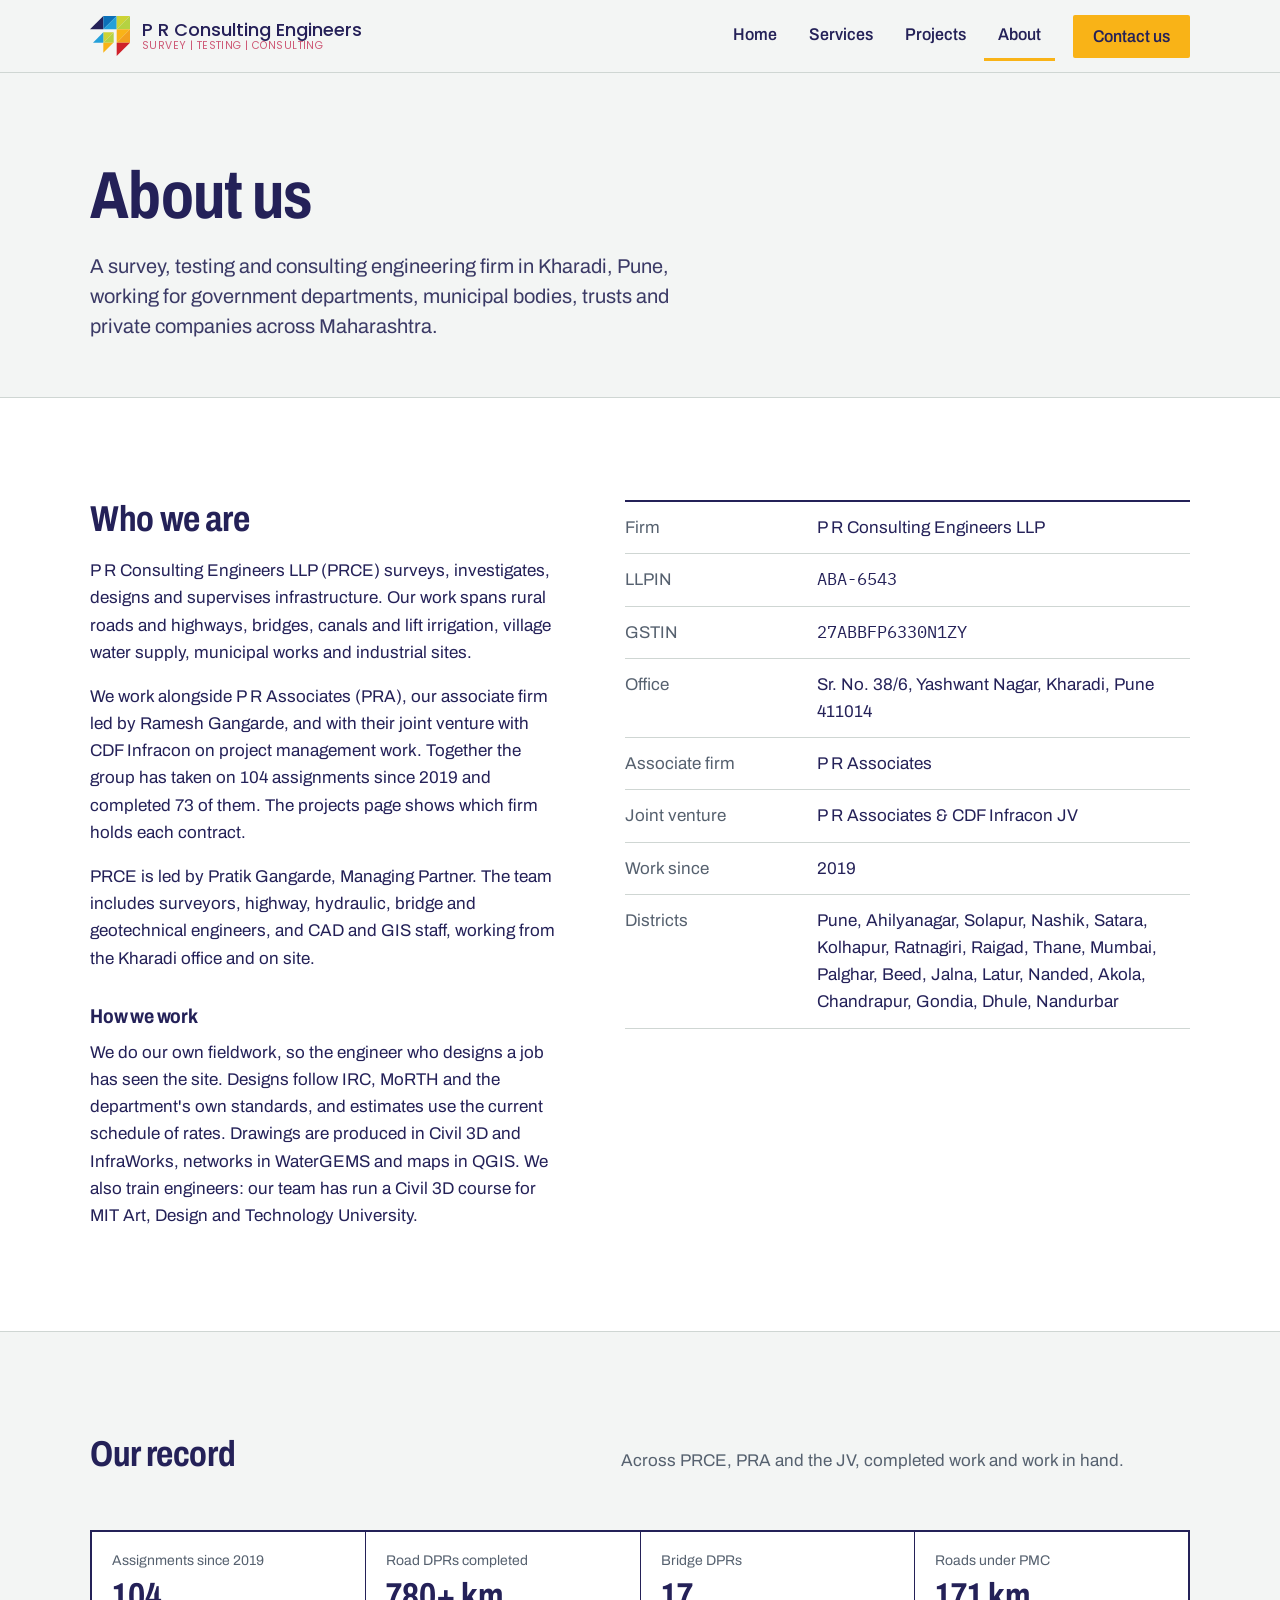
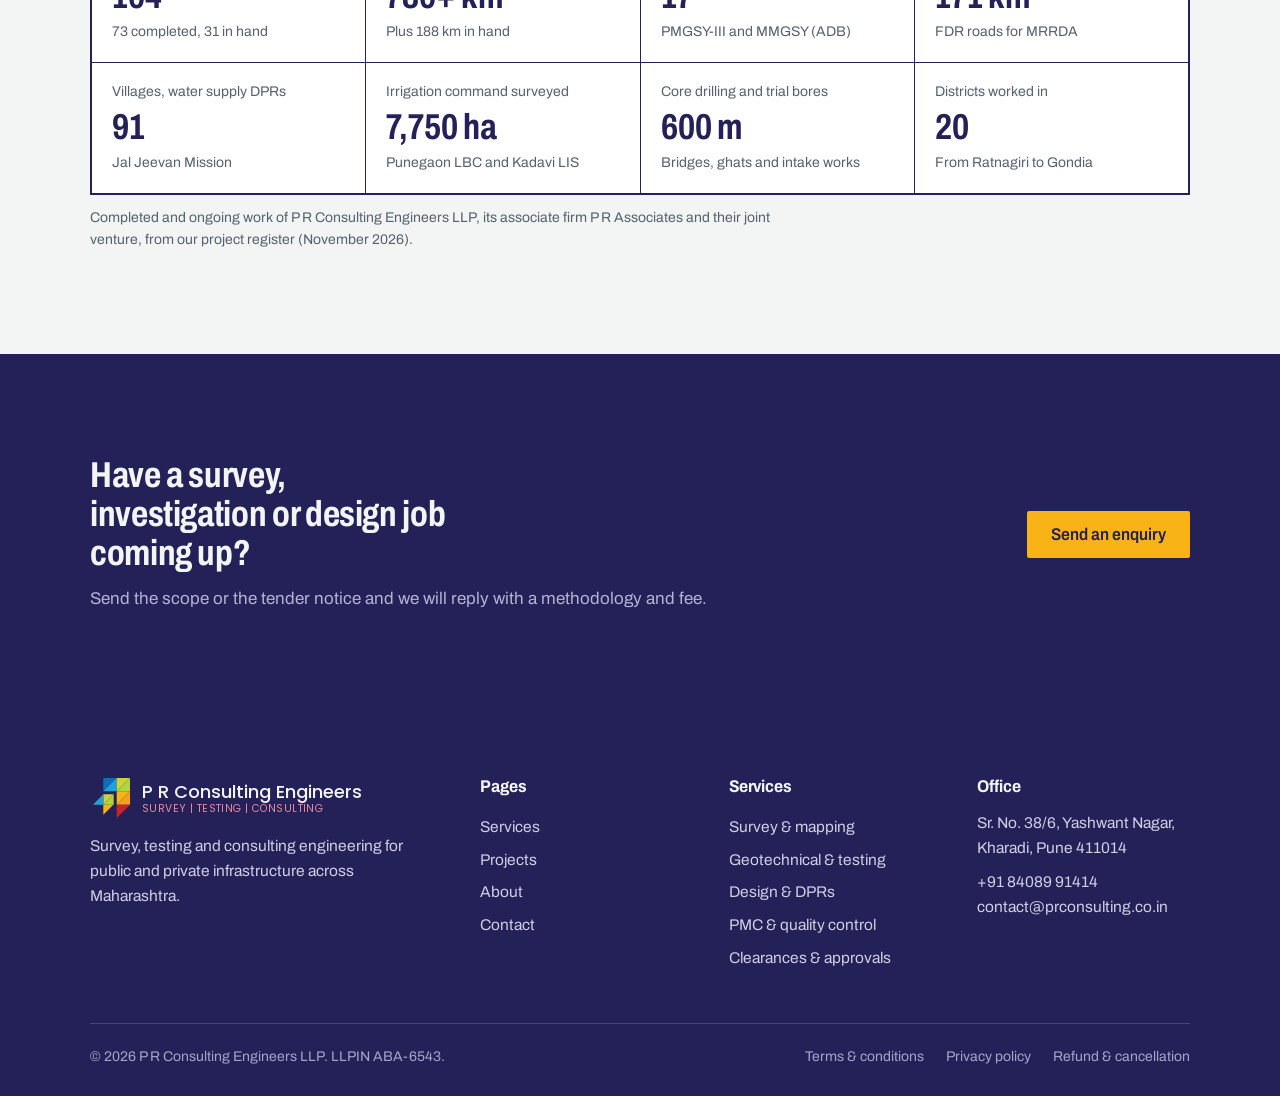
==== commit 12804087: "Use the PRCE logo and real site photos from bid presentations - Vector PRCE mark rebuilt from the lo" ====
--- a/about.html
+++ b/about.html
@@ -11,9 +11,11 @@
 <meta property="og:description" content="P R Consulting Engineers LLP is a survey, testing and consulting engineering firm in Kharadi, Pune, working with P R Associates across Maharashtra.">
 <meta property="og:url" content="https://prconsulting.co.in/about.html">
 <link rel="canonical" href="https://prconsulting.co.in/about.html">
-<meta name="theme-color" content="#14233c">
-<link rel="icon" href="data:image/svg+xml,%3Csvg xmlns='http://www.w3.org/2000/svg' viewBox='0 0 34 34'%3E%3Ccircle cx='17' cy='17' r='15' fill='%2314233c'/%3E%3Cpath d='M17 7 L26 23 H8 Z' fill='%23f2b705'/%3E%3Ccircle cx='17' cy='18' r='2.2' fill='%2314233c'/%3E%3C/svg%3E">
+<meta name="theme-color" content="#242158">
+<link rel="icon" href="img/prce-mark.svg" type="image/svg+xml">
+<meta property="og:image" content="https://prconsulting.co.in/img/og-prce.jpg">
 <link rel="preload" href="fonts/archivo-var.woff2" as="font" type="font/woff2" crossorigin>
+<link rel="preload" href="fonts/poppins-latin-500-normal.woff2" as="font" type="font/woff2" crossorigin>
 <link rel="stylesheet" href="css/style.css">
 
 </head>
@@ -21,10 +23,18 @@
 <a class="skip" href="#main">Skip to content</a>
 <header class="site-header">
 <div class="wrap site-header__inner">
-<a class="brand" href="index.html" aria-label="P R Consulting Engineers LLP, home"><svg class="brand__mark" viewBox="0 0 34 34" aria-hidden="true">
-<circle cx="17" cy="17" r="15" fill="#14233c"/><path d="M17 7 L26 23 H8 Z" fill="#f2b705"/>
-<circle cx="17" cy="18" r="2.2" fill="#14233c"/></svg>
-<span class="brand__name"><strong>P R Consulting</strong><span>Engineers LLP, Pune</span></span></a>
+<a class="brand" href="index.html" aria-label="P R Consulting Engineers LLP, home"><svg class="brand__mark" aria-hidden="true" xmlns="http://www.w3.org/2000/svg" viewBox="0 0 228 228">
+<path fill="#242158" d="M0 76 76 0v76z"/>
+<path fill="#0b70b8" d="M76 0h76L76 76z"/><path fill="#23a0da" d="M152 0v76H76z"/>
+<path fill="#ccd335" d="M152 0h76l-76 76z"/><path fill="#b5d242" d="M228 0v76h-76z"/>
+<path fill="#f9b317" d="M152 76h76l-76 76z"/><path fill="#f3a01e" d="M228 76v76h-76z"/>
+<path fill="#ccd335" d="M76 93h59l-59 59z"/><path fill="#b5d242" d="M135 93v59H76z"/>
+<path fill="#23a0da" d="M17 152 76 93v59z"/>
+<path fill="#f9b317" d="M76 152h57l-57 57z"/>
+<path fill="#cf212a" d="M152 152h76l-76 76z"/>
+</svg>
+
+<span class="brand__name"><strong>P R Consulting Engineers</strong><span>SURVEY | TESTING | CONSULTING</span></span></a>
 <button class="menu-btn" type="button" aria-expanded="false" aria-controls="site-nav">Menu</button>
 <nav class="nav" id="site-nav" aria-label="Main">
 <a href="index.html">Home</a>
@@ -94,7 +104,17 @@
 <div class="wrap">
 <div class="footer-grid">
 <div class="footer-brand">
-<strong>P R Consulting Engineers LLP</strong>
+<a class="brand brand--footer" href="index.html"><svg class="brand__mark" aria-hidden="true" xmlns="http://www.w3.org/2000/svg" viewBox="0 0 228 228">
+<path fill="#242158" d="M0 76 76 0v76z"/>
+<path fill="#0b70b8" d="M76 0h76L76 76z"/><path fill="#23a0da" d="M152 0v76H76z"/>
+<path fill="#ccd335" d="M152 0h76l-76 76z"/><path fill="#b5d242" d="M228 0v76h-76z"/>
+<path fill="#f9b317" d="M152 76h76l-76 76z"/><path fill="#f3a01e" d="M228 76v76h-76z"/>
+<path fill="#ccd335" d="M76 93h59l-59 59z"/><path fill="#b5d242" d="M135 93v59H76z"/>
+<path fill="#23a0da" d="M17 152 76 93v59z"/>
+<path fill="#f9b317" d="M76 152h57l-57 57z"/>
+<path fill="#cf212a" d="M152 152h76l-76 76z"/>
+</svg>
+<span class="brand__name"><strong>P R Consulting Engineers</strong><span>SURVEY | TESTING | CONSULTING</span></span></a>
 <p>Survey, testing and consulting engineering for public and private infrastructure across Maharashtra.</p>
 </div>
 <div>
--- a/css/style.css
+++ b/css/style.css
@@ -10,6 +10,18 @@
     font-display: swap;
 }
 @font-face {
+    font-family: "Poppins";
+    src: url("../fonts/poppins-latin-400-normal.woff2") format("woff2");
+    font-weight: 400;
+    font-display: swap;
+}
+@font-face {
+    font-family: "Poppins";
+    src: url("../fonts/poppins-latin-500-normal.woff2") format("woff2");
+    font-weight: 500;
+    font-display: swap;
+}
+@font-face {
     font-family: "Plex Mono";
     src: url("../fonts/ibm-plex-mono-latin-400-normal.woff2") format("woff2");
     font-weight: 400;
@@ -25,14 +37,15 @@
 :root {
     --paper: #f3f5f4;
     --sheet: #ffffff;
-    --ink: #14233c;
-    --ink-soft: #2c3d58;
+    --ink: #242158;
+    --ink-soft: #3b3a66;
     --slate: #56616f;
     --rule: #cfd6d3;
     --contour: #7c8f7a;
     --contour-faint: #dfe6de;
-    --yellow: #f2b705;
-    --yellow-deep: #c99600;
+    --yellow: #f9b317;
+    --yellow-deep: #d38f0c;
+    --brand-pink: #ce5976;
 
     --sans: "Archivo", "Helvetica Neue", Arial, sans-serif;
     --mono: "Plex Mono", ui-monospace, "SFMono-Regular", Menlo, monospace;
@@ -149,7 +162,7 @@
     position: sticky;
     top: 0;
     z-index: 50;
-    background: rgba(243, 245, 244, 0.94);
+    background: rgba(243, 245, 244, 0.96);
     backdrop-filter: blur(6px);
     border-bottom: 1px solid var(--rule);
 }
@@ -166,23 +179,14 @@
     gap: 12px;
     text-decoration: none;
 }
-.brand__mark { width: 34px; height: 34px; flex: none; }
-.brand__name {
-    display: flex;
-    flex-direction: column;
-    line-height: 1.05;
-}
-.brand__name strong {
-    font-size: 1.15rem;
-    font-stretch: 80%;
-    font-weight: 750;
-    letter-spacing: -0.005em;
-}
-.brand__name span {
-    font-size: 0.8rem;
-    color: var(--slate);
-    font-stretch: 95%;
-}
+.brand__mark { width: 40px; height: 40px; flex: none; }
+.brand__name { display: flex; flex-direction: column; line-height: 1.15; font-family: "Poppins", var(--sans); }
+.brand__name strong { font-size: 1.12rem; font-weight: 500; color: #252058; letter-spacing: 0; }
+.brand__name span { font-size: 0.66rem; color: var(--brand-pink); letter-spacing: 0.04em; }
+.brand--footer { margin-bottom: 16px; }
+.brand--footer .brand__name strong { color: var(--paper); }
+.brand--footer .brand__name span { color: #e48aa0; }
+@media (max-width: 420px) { .brand__name strong { font-size: 0.98rem; } .brand__mark { width: 34px; height: 34px; } }
 
 .nav { display: flex; align-items: center; gap: 4px; }
 .nav a {
@@ -239,7 +243,19 @@
 .hero h1 { font-size: clamp(2.6rem, 6vw, 5rem); font-stretch: 72%; max-width: 12ch; }
 .hero .lede { margin-top: 24px; }
 .hero__actions { display: flex; flex-wrap: wrap; gap: 14px; margin-top: 32px; }
-.hero__plan { margin: 0; }
+.hero__photos {
+    display: grid;
+    grid-template-columns: 1.15fr 1fr;
+    grid-template-rows: 1fr 1fr;
+    gap: 10px;
+    aspect-ratio: 1 / 0.92;
+}
+.hp { margin: 0; overflow: hidden; background: var(--rule); }
+.hp img { width: 100%; height: 100%; object-fit: cover; display: block; }
+.hp--a { grid-row: 1 / 3; }
+.hp--a img { object-position: 50% 40%; }
+.hp--b img { object-position: 50% 45%; }
+.hp--c img { object-position: 50% 35%; }
 @media (max-width: 900px) { .hero__grid { grid-template-columns: 1fr; } }
 
 .plan {
@@ -287,7 +303,7 @@
 .block--sheet { background: var(--sheet); border-top: 1px solid var(--rule); border-bottom: 1px solid var(--rule); }
 .block--ink { background: var(--ink); color: var(--paper); }
 .block--ink h2, .block--ink h3 { color: var(--paper); }
-.block--ink .muted { color: #a9b4c4; }
+.block--ink .muted { color: #b4b3d3; }
 
 .block__head {
     display: grid;
@@ -365,6 +381,20 @@
     .sectors { grid-template-columns: 1fr; }
     .sectors .sector, .sectors .sector:nth-child(2n) { padding: 22px 0; }
 }
+
+/* ---------- Field photo gallery ---------- */
+.gallery {
+    display: grid;
+    grid-template-columns: repeat(3, 1fr);
+    gap: 28px 20px;
+}
+.shot { margin: 0; }
+.shot img { width: 100%; aspect-ratio: 4 / 3; object-fit: cover; display: block; background: var(--rule); }
+.shot figcaption { padding-top: 10px; font-size: 0.95rem; line-height: 1.4; }
+.shot figcaption strong { display: block; font-weight: 600; }
+.shot figcaption span { color: var(--slate); font-size: var(--t-sm); }
+@media (max-width: 860px) { .gallery { grid-template-columns: 1fr 1fr; } }
+@media (max-width: 480px) { .gallery { grid-template-columns: 1fr; } }
 
 /* ---------- Services brief ---------- */
 .services-brief {
@@ -632,7 +662,7 @@
 /* ---------- Footer ---------- */
 .site-footer {
     background: var(--ink);
-    color: #c9d1dc;
+    color: #cfcee3;
     padding: 64px 0 28px;
     font-size: 0.97rem;
 }
@@ -650,7 +680,6 @@
     margin-bottom: 14px;
 }
 .site-footer li { padding: 4px 0; }
-.footer-brand strong { display: block; color: var(--paper); font-size: 1.2rem; font-stretch: 80%; margin-bottom: 10px; }
 .footer-brand p { max-width: 36ch; }
 .footer-base {
     display: flex;
@@ -661,7 +690,7 @@
     padding-top: 22px;
     border-top: 1px solid rgba(201, 209, 220, 0.2);
     font-size: var(--t-sm);
-    color: #98a4b5;
+    color: #a6a5c8
 }
 .footer-base nav { display: flex; flex-wrap: wrap; gap: 8px 22px; }
 @media (max-width: 860px) { .footer-grid { grid-template-columns: 1fr 1fr; } }
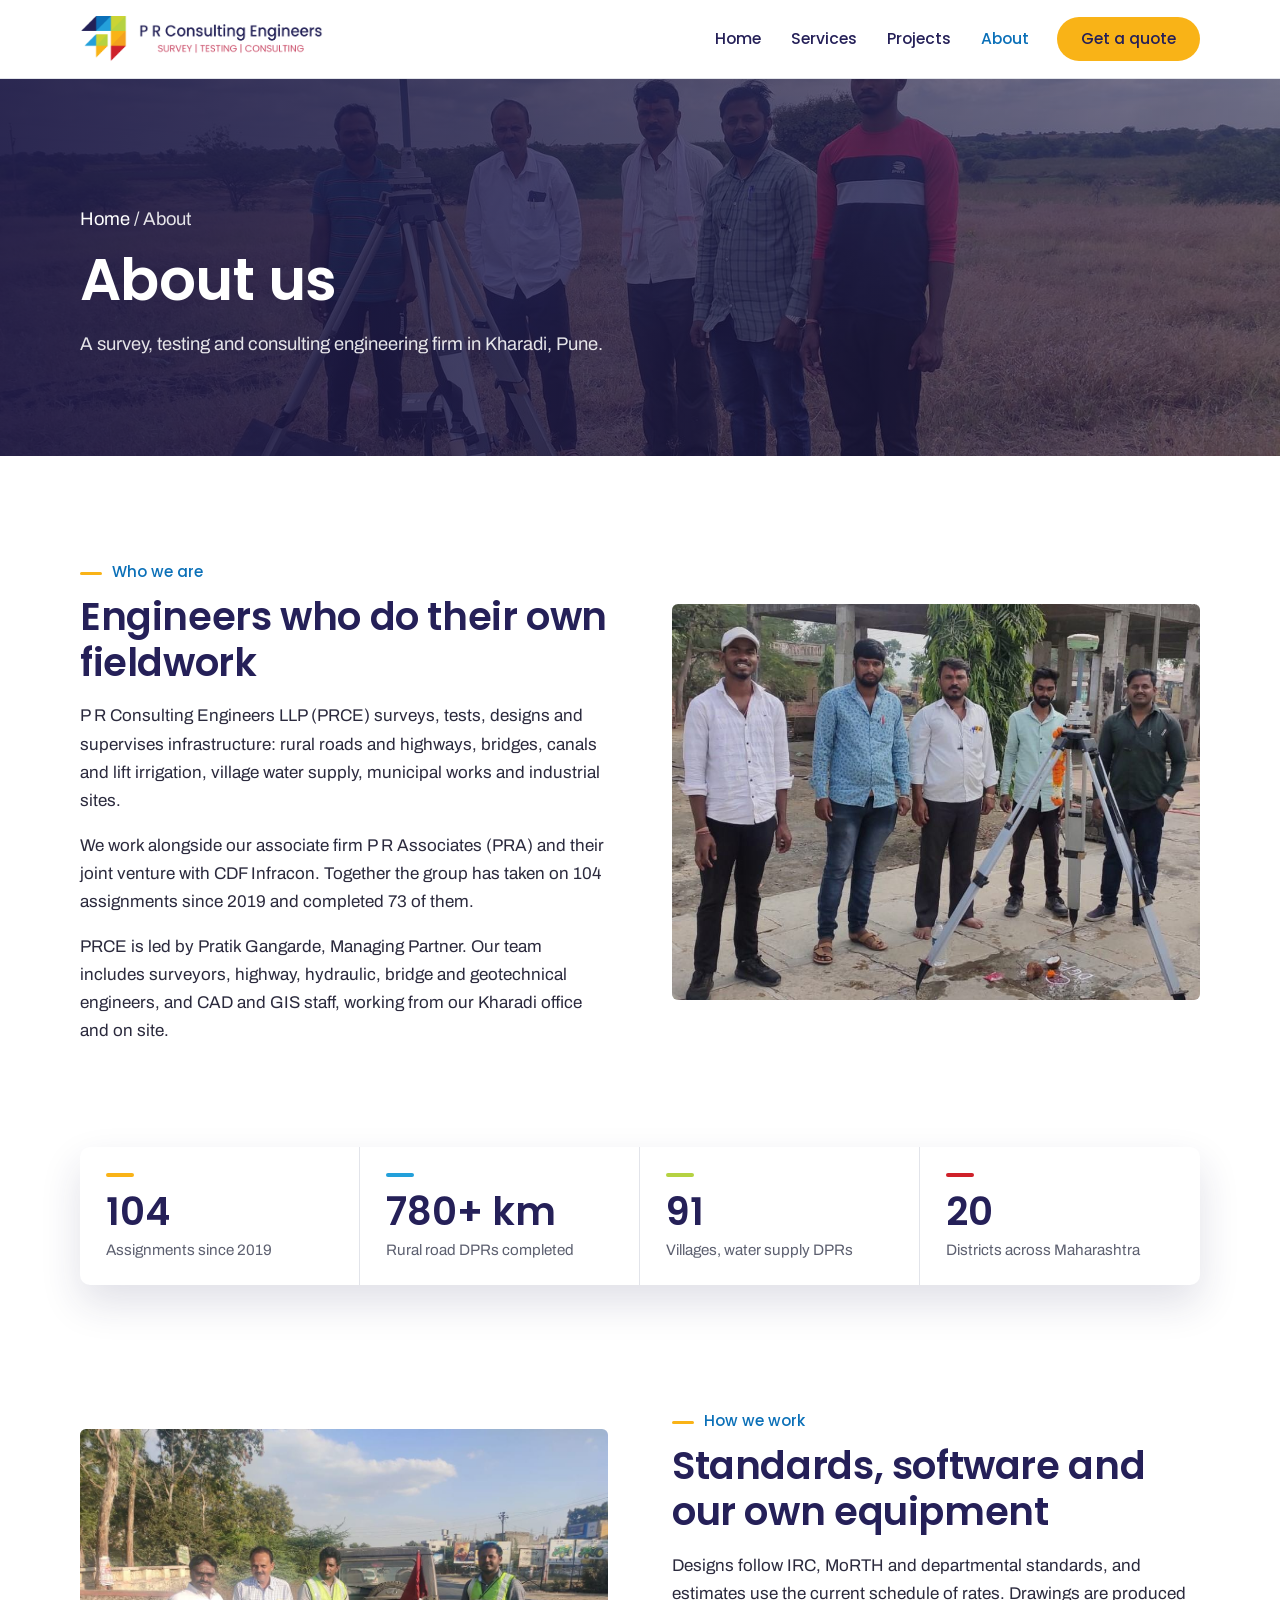
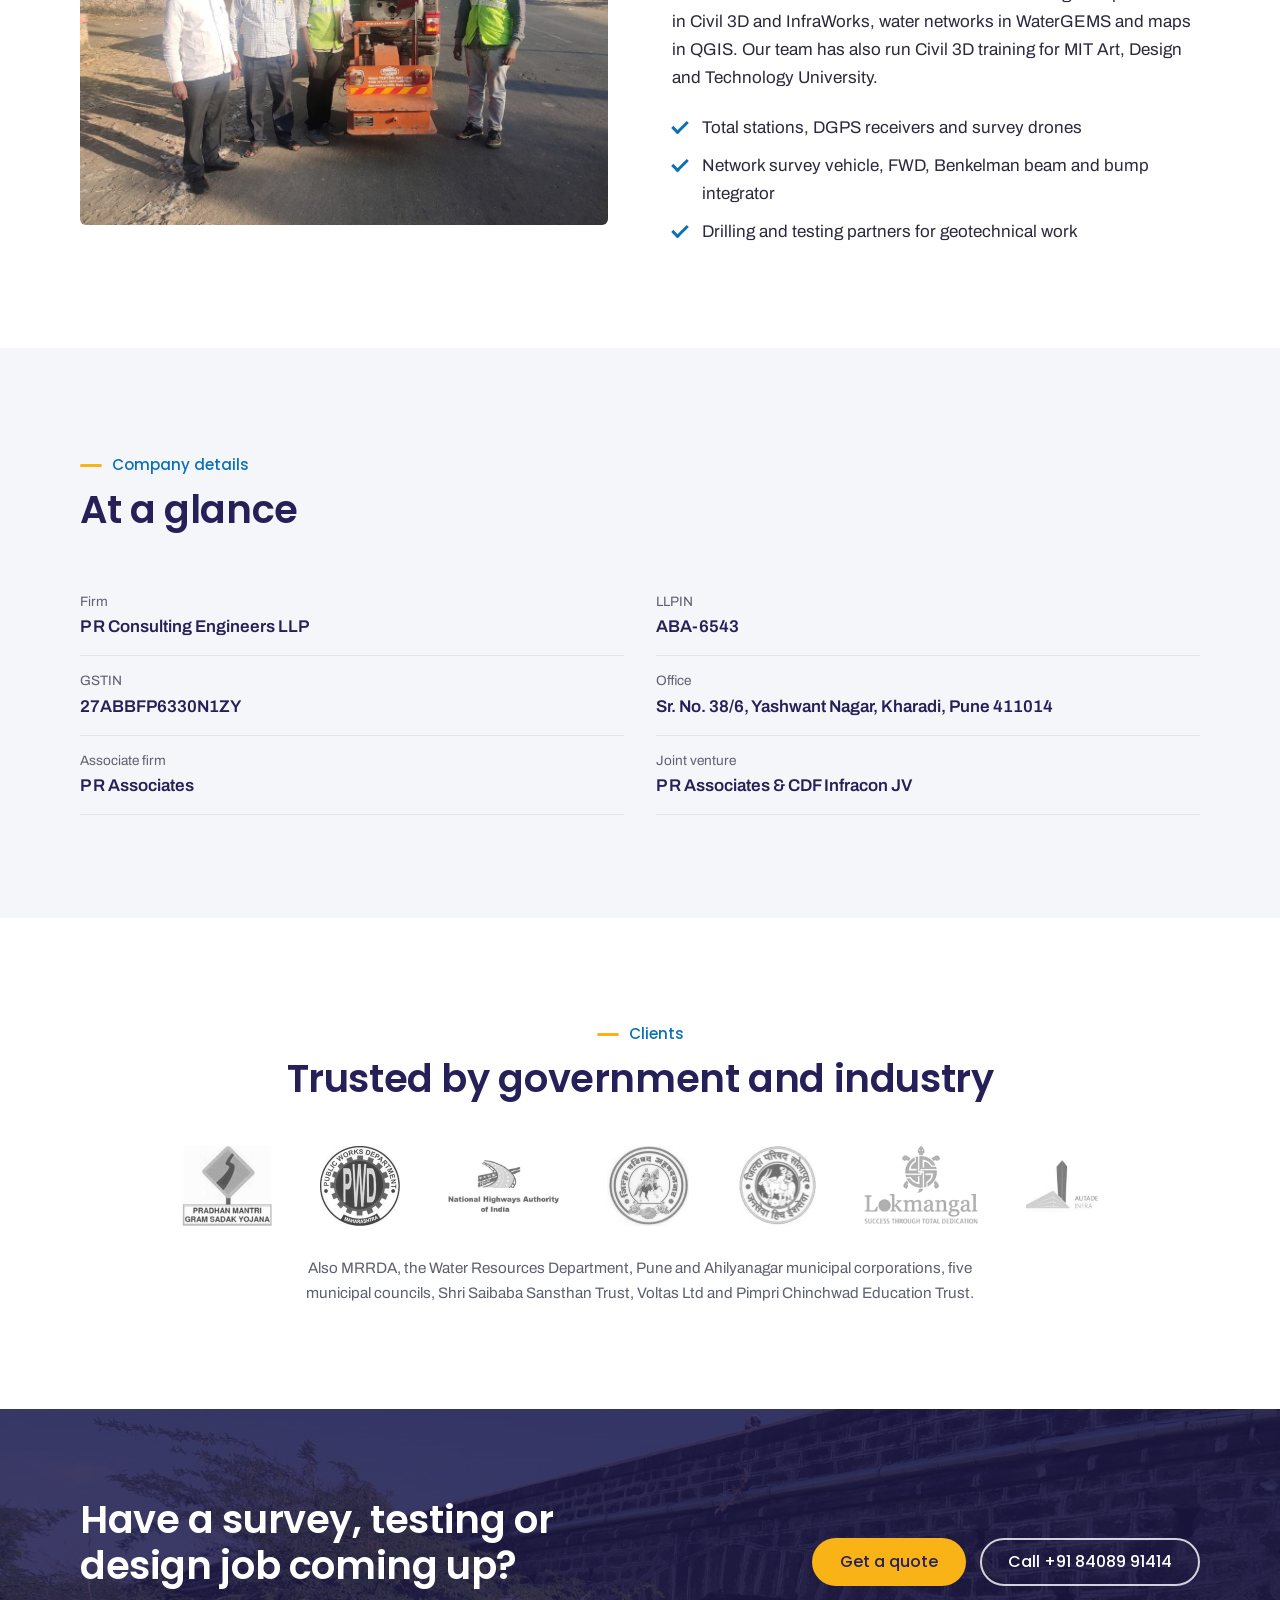
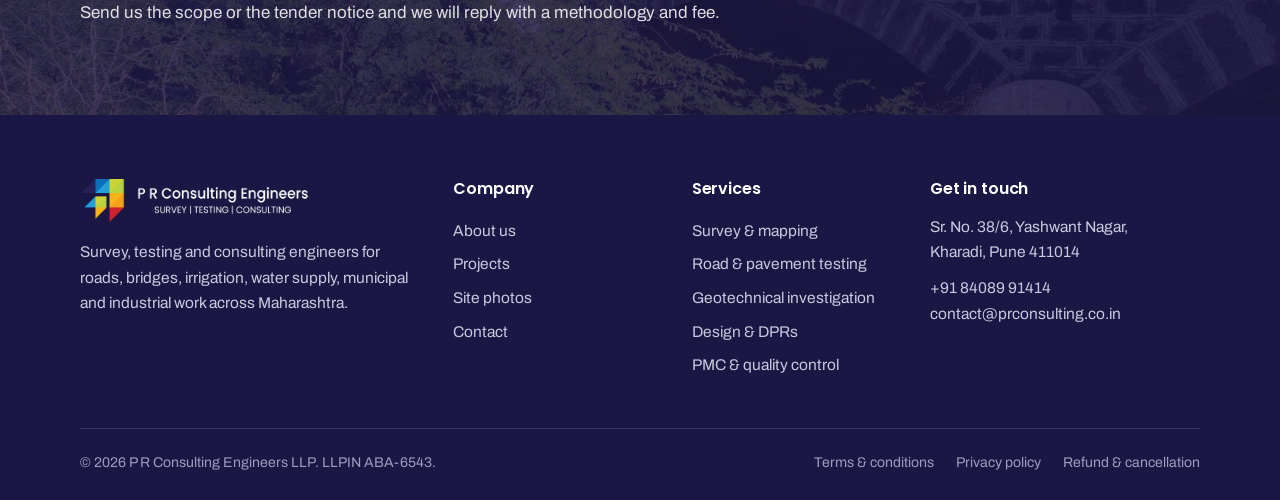
==== commit 0327a5e9: "Rebuild as a photo-led website with official logo and branding photos - Official PRCE logo (mark + w" ====
--- a/about.html
+++ b/about.html
@@ -10,12 +10,13 @@
 <meta property="og:title" content="About | P R Consulting Engineers LLP">
 <meta property="og:description" content="P R Consulting Engineers LLP is a survey, testing and consulting engineering firm in Kharadi, Pune, working with P R Associates across Maharashtra.">
 <meta property="og:url" content="https://prconsulting.co.in/about.html">
+<meta property="og:image" content="https://prconsulting.co.in/img/og-prce.jpg">
 <link rel="canonical" href="https://prconsulting.co.in/about.html">
-<meta name="theme-color" content="#242158">
-<link rel="icon" href="img/prce-mark.svg" type="image/svg+xml">
-<meta property="og:image" content="https://prconsulting.co.in/img/og-prce.jpg">
-<link rel="preload" href="fonts/archivo-var.woff2" as="font" type="font/woff2" crossorigin>
-<link rel="preload" href="fonts/poppins-latin-500-normal.woff2" as="font" type="font/woff2" crossorigin>
+<meta name="theme-color" content="#252058">
+<link rel="icon" href="img/brand/favicon-48.png" sizes="48x48" type="image/png">
+<link rel="apple-touch-icon" href="img/brand/favicon-192.png">
+<link rel="preload" href="fonts/poppins-latin-600-normal.woff2" as="font" type="font/woff2" crossorigin>
+
 <link rel="stylesheet" href="css/style.css">
 
 </head>
@@ -23,122 +24,110 @@
 <a class="skip" href="#main">Skip to content</a>
 <header class="site-header">
 <div class="wrap site-header__inner">
-<a class="brand" href="index.html" aria-label="P R Consulting Engineers LLP, home"><svg class="brand__mark" aria-hidden="true" xmlns="http://www.w3.org/2000/svg" viewBox="0 0 228 228">
-<path fill="#242158" d="M0 76 76 0v76z"/>
-<path fill="#0b70b8" d="M76 0h76L76 76z"/><path fill="#23a0da" d="M152 0v76H76z"/>
-<path fill="#ccd335" d="M152 0h76l-76 76z"/><path fill="#b5d242" d="M228 0v76h-76z"/>
-<path fill="#f9b317" d="M152 76h76l-76 76z"/><path fill="#f3a01e" d="M228 76v76h-76z"/>
-<path fill="#ccd335" d="M76 93h59l-59 59z"/><path fill="#b5d242" d="M135 93v59H76z"/>
-<path fill="#23a0da" d="M17 152 76 93v59z"/>
-<path fill="#f9b317" d="M76 152h57l-57 57z"/>
-<path fill="#cf212a" d="M152 152h76l-76 76z"/>
-</svg>
-
-<span class="brand__name"><strong>P R Consulting Engineers</strong><span>SURVEY | TESTING | CONSULTING</span></span></a>
+<a class="brand" href="index.html" aria-label="P R Consulting Engineers LLP, home"><img class="brand__mark" src="img/brand/prce-mark.png" alt="" width="240" height="234"><img class="brand__word" src="img/brand/prce-wordmark.png" alt="P R Consulting Engineers, survey, testing, consulting" width="872" height="142"></a>
 <button class="menu-btn" type="button" aria-expanded="false" aria-controls="site-nav">Menu</button>
 <nav class="nav" id="site-nav" aria-label="Main">
 <a href="index.html">Home</a>
 <a href="services.html">Services</a>
 <a href="projects.html">Projects</a>
 <a href="about.html" aria-current="page">About</a>
-<a class="btn btn--primary" href="contact.html">Contact us</a>
+<a class="btn btn--primary" href="contact.html">Get a quote</a>
 </nav>
 </div>
 </header>
 <main id="main">
-
-<section class="page-head"><div class="wrap">
+<section class="banner">
+<img src="img/field-team-wide.jpg" alt="" fetchpriority="high">
+<div class="wrap">
+<p class="crumb"><a href="index.html">Home</a> / About</p>
 <h1>About us</h1>
-<p class="lede">A survey, testing and consulting engineering firm in Kharadi, Pune, working for government departments, municipal bodies, trusts and private companies across Maharashtra.</p>
-</div></section>
-
-<section class="block block--sheet">
+<p>A survey, testing and consulting engineering firm in Kharadi, Pune.</p>
+</div>
+</section>
+<section class="section">
 <div class="wrap split">
-<div class="prose">
-<h2>Who we are</h2>
-<p style="margin-top:18px">P R Consulting Engineers LLP (PRCE) surveys, investigates, designs and supervises infrastructure. Our work spans rural roads and highways, bridges, canals and lift irrigation, village water supply, municipal works and industrial sites.</p>
-<p>We work alongside P R Associates (PRA), our associate firm led by Ramesh Gangarde, and with their joint venture with CDF Infracon on project management work. Together the group has taken on 104 assignments since 2019 and completed 73 of them. The projects page shows which firm holds each contract.</p>
-<p>PRCE is led by Pratik Gangarde, Managing Partner. The team includes surveyors, highway, hydraulic, bridge and geotechnical engineers, and CAD and GIS staff, working from the Kharadi office and on site.</p>
-<h3>How we work</h3>
-<p>We do our own fieldwork, so the engineer who designs a job has seen the site. Designs follow IRC, MoRTH and the department's own standards, and estimates use the current schedule of rates. Drawings are produced in Civil 3D and InfraWorks, networks in WaterGEMS and maps in QGIS. We also train engineers: our team has run a Civil 3D course for MIT Art, Design and Technology University.</p>
+<div class="split__text">
+<span class="kicker">Who we are</span>
+<h2>Engineers who do their own fieldwork</h2>
+<p style="margin-top:16px">P R Consulting Engineers LLP (PRCE) surveys, tests, designs and supervises infrastructure: rural roads and highways, bridges, canals and lift irrigation, village water supply, municipal works and industrial sites.</p>
+<p>We work alongside our associate firm P R Associates (PRA) and their joint venture with CDF Infracon. Together the group has taken on 104 assignments since 2019 and completed 73 of them.</p>
+<p>PRCE is led by Pratik Gangarde, Managing Partner. Our team includes surveyors, highway, hydraulic, bridge and geotechnical engineers, and CAD and GIS staff, working from our Kharadi office and on site.</p>
 </div>
-<div>
+<div class="split__media"><img src="img/svc-survey.jpg" alt="PRCE field team with DGPS equipment" loading="lazy"></div>
+</div>
+</section>
+<div class="stats" style="margin:0 0 20px"><div class="wrap"><div class="stats__card"><div class="stat" style="--c:#f9b317"><strong>104</strong><span>Assignments since 2019</span></div><div class="stat" style="--c:#23a0da"><strong>780+ km</strong><span>Rural road DPRs completed</span></div><div class="stat" style="--c:#b5d242"><strong>91</strong><span>Villages, water supply DPRs</span></div><div class="stat" style="--c:#cf212a"><strong>20</strong><span>Districts across Maharashtra</span></div></div></div></div>
+<section class="section">
+<div class="wrap split split--reverse">
+<div class="split__text">
+<span class="kicker">How we work</span>
+<h2>Standards, software and our own equipment</h2>
+<p style="margin-top:16px">Designs follow IRC, MoRTH and departmental standards, and estimates use the current schedule of rates. Drawings are produced in Civil 3D and InfraWorks, water networks in WaterGEMS and maps in QGIS. Our team has also run Civil 3D training for MIT Art, Design and Technology University.</p>
+<ul class="checks"><li>Total stations, DGPS receivers and survey drones</li><li>Network survey vehicle, FWD, Benkelman beam and bump integrator</li><li>Drilling and testing partners for geotechnical work</li></ul>
+</div>
+<div class="split__media"><img src="img/test-bi.jpg" alt="Bump integrator road roughness test" loading="lazy"></div>
+</div>
+</section>
+<section class="section section--soft">
+<div class="wrap">
+<div class="section-head"><span class="kicker">Company details</span><h2>At a glance</h2></div>
 <dl class="facts">
 <div><dt>Firm</dt><dd>P R Consulting Engineers LLP</dd></div>
-<div><dt>LLPIN</dt><dd class="num">ABA-6543</dd></div>
-<div><dt>GSTIN</dt><dd class="num">27ABBFP6330N1ZY</dd></div>
+<div><dt>LLPIN</dt><dd>ABA-6543</dd></div>
+<div><dt>GSTIN</dt><dd>27ABBFP6330N1ZY</dd></div>
 <div><dt>Office</dt><dd>Sr. No. 38/6, Yashwant Nagar, Kharadi, Pune 411014</dd></div>
 <div><dt>Associate firm</dt><dd>P R Associates</dd></div>
 <div><dt>Joint venture</dt><dd>P R Associates &amp; CDF Infracon JV</dd></div>
-<div><dt>Work since</dt><dd>2019</dd></div>
-<div><dt>Districts</dt><dd>Pune, Ahilyanagar, Solapur, Nashik, Satara, Kolhapur, Ratnagiri, Raigad, Thane, Mumbai, Palghar, Beed, Jalna, Latur, Nanded, Akola, Chandrapur, Gondia, Dhule, Nandurbar</dd></div>
 </dl>
 </div>
+</section>
+<section class="section">
+<div class="wrap">
+<div class="section-head section-head--center"><span class="kicker">Clients</span><h2>Trusted by government and industry</h2></div>
+<div class="clients"><img class="" src="img/clients/pmgsy.png" alt="Pradhan Mantri Gram Sadak Yojana" loading="lazy">
+<img class="" src="img/clients/pwd.png" alt="Public Works Department, Maharashtra" loading="lazy">
+<img class="wide" src="img/clients/nhai.png" alt="National Highways Authority of India" loading="lazy">
+<img class="" src="img/clients/zp-ahmednagar.png" alt="Zilla Parishad Ahmednagar" loading="lazy">
+<img class="" src="img/clients/zp-solapur.png" alt="Zilla Parishad Solapur" loading="lazy">
+<img class="" src="img/clients/lokmangal.png" alt="Lokmangal Group" loading="lazy">
+<img class="wide" src="img/clients/autade.png" alt="Shri S M Autade Infra" loading="lazy"></div>
+<p class="client-names">Also MRRDA, the Water Resources Department, Pune and Ahilyanagar municipal corporations, five municipal councils, Shri Saibaba Sansthan Trust, Voltas Ltd and Pimpri Chinchwad Education Trust.</p>
 </div>
 </section>
-
-<section class="block">
+<section class="cta">
+<div class="cta__bg"><img src="img/hero-bridge.jpg" alt="" loading="lazy"></div>
 <div class="wrap">
-<div class="block__head"><h2>Our record</h2><p>Across PRCE, PRA and the JV, completed work and work in hand.</p></div>
-<dl class="title-block">
-<div><dt>Assignments since 2019</dt><dd>104<small>73 completed, 31 in hand</small></dd></div>
-<div><dt>Road DPRs completed</dt><dd>780+ km<small>Plus 188 km in hand</small></dd></div>
-<div><dt>Bridge DPRs</dt><dd>17<small>PMGSY-III and MMGSY (ADB)</small></dd></div>
-<div><dt>Roads under PMC</dt><dd>171 km<small>FDR roads for MRRDA</small></dd></div>
-<div><dt>Villages, water supply DPRs</dt><dd>91<small>Jal Jeevan Mission</small></dd></div>
-<div><dt>Irrigation command surveyed</dt><dd>7,750 ha<small>Punegaon LBC and Kadavi LIS</small></dd></div>
-<div><dt>Core drilling and trial bores</dt><dd>600 m<small>Bridges, ghats and intake works</small></dd></div>
-<div><dt>Districts worked in</dt><dd>20<small>From Ratnagiri to Gondia</small></dd></div>
-</dl>
-<p class="title-block__note">Completed and ongoing work of P R Consulting Engineers LLP, its associate firm P R Associates and their joint venture, from our project register (November 2026).</p>
+<div><h2>Have a survey, testing or design job coming up?</h2>
+<p>Send us the scope or the tender notice and we will reply with a methodology and fee.</p></div>
+<div class="cta__actions"><a class="btn btn--primary" href="contact.html">Get a quote</a><a class="btn btn--ghost" href="tel:+918408991414">Call +91 84089 91414</a></div>
 </div>
 </section>
-<section class="block block--ink">
-<div class="wrap cta-band">
-<div><h2>Have a survey, investigation or design job coming up?</h2>
-<p class="muted">Send the scope or the tender notice and we will reply with a methodology and fee.</p></div>
-<a class="btn btn--primary" href="contact.html">Send an enquiry</a>
-</div>
-</section></main>
+</main>
 <footer class="site-footer">
 <div class="wrap">
 <div class="footer-grid">
-<div class="footer-brand">
-<a class="brand brand--footer" href="index.html"><svg class="brand__mark" aria-hidden="true" xmlns="http://www.w3.org/2000/svg" viewBox="0 0 228 228">
-<path fill="#242158" d="M0 76 76 0v76z"/>
-<path fill="#0b70b8" d="M76 0h76L76 76z"/><path fill="#23a0da" d="M152 0v76H76z"/>
-<path fill="#ccd335" d="M152 0h76l-76 76z"/><path fill="#b5d242" d="M228 0v76h-76z"/>
-<path fill="#f9b317" d="M152 76h76l-76 76z"/><path fill="#f3a01e" d="M228 76v76h-76z"/>
-<path fill="#ccd335" d="M76 93h59l-59 59z"/><path fill="#b5d242" d="M135 93v59H76z"/>
-<path fill="#23a0da" d="M17 152 76 93v59z"/>
-<path fill="#f9b317" d="M76 152h57l-57 57z"/>
-<path fill="#cf212a" d="M152 152h76l-76 76z"/>
-</svg>
-<span class="brand__name"><strong>P R Consulting Engineers</strong><span>SURVEY | TESTING | CONSULTING</span></span></a>
-<p>Survey, testing and consulting engineering for public and private infrastructure across Maharashtra.</p>
+<div>
+<a class="footer-logo" href="index.html"><img class="brand__mark" src="img/brand/prce-mark.png" alt="" width="240" height="234"><img class="brand__word" src="img/brand/prce-wordmark.png" alt="P R Consulting Engineers, survey, testing, consulting" width="872" height="142"></a>
+<p>Survey, testing and consulting engineers for roads, bridges, irrigation, water supply, municipal and industrial work across Maharashtra.</p>
 </div>
 <div>
-<h2>Pages</h2>
-<ul><li><a href="services.html">Services</a></li><li><a href="projects.html">Projects</a></li>
-<li><a href="about.html">About</a></li><li><a href="contact.html">Contact</a></li></ul>
+<h2>Company</h2>
+<ul><li><a href="about.html">About us</a></li><li><a href="projects.html">Projects</a></li><li><a href="projects.html#field">Site photos</a></li><li><a href="contact.html">Contact</a></li></ul>
 </div>
 <div>
 <h2>Services</h2>
-<ul><li><a href="services.html#survey">Survey &amp; mapping</a></li><li><a href="services.html#geotech">Geotechnical &amp; testing</a></li>
-<li><a href="services.html#design">Design &amp; DPRs</a></li><li><a href="services.html#pmc">PMC &amp; quality control</a></li>
-<li><a href="services.html#clearances">Clearances &amp; approvals</a></li></ul>
+<ul><li><a href="services.html#survey">Survey &amp; mapping</a></li><li><a href="services.html#testing">Road &amp; pavement testing</a></li>
+<li><a href="services.html#geotech">Geotechnical investigation</a></li><li><a href="services.html#design">Design &amp; DPRs</a></li><li><a href="services.html#pmc">PMC &amp; quality control</a></li></ul>
 </div>
 <div>
-<h2>Office</h2>
+<h2>Get in touch</h2>
 <p>Sr. No. 38/6, Yashwant Nagar,<br>Kharadi, Pune 411014</p>
-<p style="margin-top:10px"><a href="tel:+918408991414">+91 84089 91414</a><br>
-<a href="mailto:contact@prconsulting.co.in">contact@prconsulting.co.in</a></p>
+<p style="margin-top:10px"><a href="tel:+918408991414">+91 84089 91414</a><br><a href="mailto:contact@prconsulting.co.in">contact@prconsulting.co.in</a></p>
 </div>
 </div>
 <div class="footer-base">
 <p>&copy; 2026 P R Consulting Engineers LLP. LLPIN ABA-6543.</p>
-<nav aria-label="Legal"><a href="terms.html">Terms &amp; conditions</a><a href="privacy.html">Privacy policy</a>
-<a href="refund.html">Refund &amp; cancellation</a></nav>
+<nav aria-label="Legal"><a href="terms.html">Terms &amp; conditions</a><a href="privacy.html">Privacy policy</a><a href="refund.html">Refund &amp; cancellation</a></nav>
 </div>
 </div>
 </footer>
--- a/css/style.css
+++ b/css/style.css
@@ -1,697 +1,306 @@
-/* P R Consulting Engineers LLP — site styles
-   Drawing-sheet palette: paper, ink, instrument yellow, contour green. */
-
-@font-face {
-    font-family: "Archivo";
-    src: url("../fonts/archivo-var.woff2") format("woff2-variations"),
-         url("../fonts/archivo-var.woff2") format("woff2");
-    font-weight: 100 900;
-    font-stretch: 62% 125%;
-    font-display: swap;
-}
-@font-face {
-    font-family: "Poppins";
-    src: url("../fonts/poppins-latin-400-normal.woff2") format("woff2");
-    font-weight: 400;
-    font-display: swap;
-}
-@font-face {
-    font-family: "Poppins";
-    src: url("../fonts/poppins-latin-500-normal.woff2") format("woff2");
-    font-weight: 500;
-    font-display: swap;
-}
-@font-face {
-    font-family: "Plex Mono";
-    src: url("../fonts/ibm-plex-mono-latin-400-normal.woff2") format("woff2");
-    font-weight: 400;
-    font-display: swap;
-}
-@font-face {
-    font-family: "Plex Mono";
-    src: url("../fonts/ibm-plex-mono-latin-500-normal.woff2") format("woff2");
-    font-weight: 500;
-    font-display: swap;
-}
+/* P R Consulting Engineers LLP — website styles
+   Brand: navy #252058, logo blues/greens/amber/red; headings in Poppins (the logo face). */
+
+@font-face { font-family: "Archivo"; src: url("../fonts/archivo-var.woff2") format("woff2-variations"), url("../fonts/archivo-var.woff2") format("woff2"); font-weight: 100 900; font-stretch: 62% 125%; font-display: swap; }
+@font-face { font-family: "Poppins"; src: url("../fonts/poppins-latin-400-normal.woff2") format("woff2"); font-weight: 400; font-display: swap; }
+@font-face { font-family: "Poppins"; src: url("../fonts/poppins-latin-500-normal.woff2") format("woff2"); font-weight: 500; font-display: swap; }
+@font-face { font-family: "Poppins"; src: url("../fonts/poppins-latin-600-normal.woff2") format("woff2"); font-weight: 600; font-display: swap; }
 
 :root {
-    --paper: #f3f5f4;
-    --sheet: #ffffff;
-    --ink: #242158;
-    --ink-soft: #3b3a66;
-    --slate: #56616f;
-    --rule: #cfd6d3;
-    --contour: #7c8f7a;
-    --contour-faint: #dfe6de;
-    --yellow: #f9b317;
-    --yellow-deep: #d38f0c;
-    --brand-pink: #ce5976;
-
-    --sans: "Archivo", "Helvetica Neue", Arial, sans-serif;
-    --mono: "Plex Mono", ui-monospace, "SFMono-Regular", Menlo, monospace;
-
-    /* type scale (1.25) */
-    --t-sm: 0.875rem;
-    --t-base: 1.0625rem;
-    --t-md: 1.25rem;
-    --t-lg: 1.5625rem;
-    --t-xl: 2.25rem;
-    --t-2xl: clamp(2.4rem, 5.2vw, 4.25rem);
-
-    --wrap: 1180px;
+    --navy: #252058;
+    --navy-deep: #1b1745;
+    --text: #2b2a3d;
+    --muted: #5d6070;
+    --line: #e2e4ea;
+    --bg: #ffffff;
+    --bg-soft: #f4f6f9;
+    --blue: #0b70b8;
+    --sky: #23a0da;
+    --lime: #b5d242;
+    --amber: #f9b317;
+    --amber-deep: #e59a0a;
+    --red: #cf212a;
+    --pink: #ce5976;
+
+    --head: "Poppins", "Segoe UI", Arial, sans-serif;
+    --body: "Archivo", "Segoe UI", Arial, sans-serif;
+    --wrap: 1200px;
     --gut: clamp(20px, 4vw, 40px);
+    --radius: 6px;
 }
 
 *, *::before, *::after { box-sizing: border-box; }
 * { margin: 0; padding: 0; }
-
 html { scroll-behavior: smooth; }
 @media (prefers-reduced-motion: reduce) {
     html { scroll-behavior: auto; }
     *, *::before, *::after { animation: none !important; transition: none !important; }
 }
-
-body {
-    font-family: var(--sans);
-    font-size: var(--t-base);
-    font-stretch: 100%;
-    line-height: 1.6;
-    color: var(--ink);
-    background: var(--paper);
-    -webkit-font-smoothing: antialiased;
-    text-rendering: optimizeLegibility;
-}
-
-img, svg { display: block; max-width: 100%; }
+body { font-family: var(--body); font-size: 1.0625rem; line-height: 1.65; color: var(--text); background: var(--bg); -webkit-font-smoothing: antialiased; }
+img { display: block; max-width: 100%; }
 a { color: inherit; }
 ul { list-style: none; }
-
-:focus-visible {
-    outline: 3px solid var(--yellow);
-    outline-offset: 3px;
+:focus-visible { outline: 3px solid var(--amber); outline-offset: 3px; }
+
+.wrap { width: 100%; max-width: var(--wrap); margin: 0 auto; padding: 0 var(--gut); }
+.skip { position: absolute; left: -999px; top: 8px; background: var(--amber); color: var(--navy); padding: 8px 14px; z-index: 100; font-weight: 600; }
+.skip:focus { left: 8px; }
+
+h1, h2, h3, h4 { font-family: var(--head); color: var(--navy); line-height: 1.2; font-weight: 600; letter-spacing: -0.01em; }
+h1 { font-size: clamp(2.2rem, 4.6vw, 3.6rem); }
+h2 { font-size: clamp(1.7rem, 3vw, 2.4rem); }
+h3 { font-size: 1.2rem; font-weight: 600; }
+p { max-width: 70ch; }
+
+.kicker { display: inline-block; font-family: var(--head); font-weight: 500; font-size: 0.95rem; color: var(--blue); margin-bottom: 10px; }
+.kicker::before { content: ""; display: inline-block; width: 22px; height: 3px; background: var(--amber); vertical-align: middle; margin-right: 10px; border-radius: 2px; }
+.section-head { max-width: 720px; margin-bottom: clamp(28px, 4vw, 44px); }
+.section-head p { margin-top: 12px; color: var(--muted); font-size: 1.1rem; }
+.section-head--center { text-align: center; margin-left: auto; margin-right: auto; }
+.section-head--center p { margin-left: auto; margin-right: auto; }
+.section { padding: clamp(60px, 8vw, 104px) 0; }
+.section--soft { background: var(--bg-soft); }
+
+/* ---------- Buttons ---------- */
+.btn { display: inline-flex; align-items: center; justify-content: center; gap: 10px; padding: 14px 26px; font: 500 1rem/1 var(--head); text-decoration: none; border-radius: 999px; border: 2px solid transparent; cursor: pointer; transition: background-color .15s, color .15s, border-color .15s; }
+.btn--primary { background: var(--amber); color: var(--navy); }
+.btn--primary:hover { background: var(--amber-deep); }
+.btn--ghost { border-color: rgba(255,255,255,.8); color: #fff; }
+.btn--ghost:hover { background: #fff; color: var(--navy); }
+.btn--outline { border-color: var(--navy); color: var(--navy); }
+.btn--outline:hover { background: var(--navy); color: #fff; }
+.link-arrow { font-family: var(--head); font-weight: 500; color: var(--blue); text-decoration: none; }
+.link-arrow:hover { text-decoration: underline; text-underline-offset: 4px; }
+
+/* ---------- Header ---------- */
+.site-header { position: sticky; top: 0; z-index: 50; background: #fff; box-shadow: 0 1px 0 var(--line); }
+.site-header__inner { display: flex; align-items: center; justify-content: space-between; gap: 24px; height: 78px; }
+.brand { display: flex; align-items: center; gap: 12px; text-decoration: none; }
+.brand__mark { height: 46px; width: auto; }
+.brand__word { height: 30px; width: auto; }
+.nav { display: flex; align-items: center; gap: 2px; }
+.nav a { padding: 10px 14px; font: 500 0.98rem/1 var(--head); color: var(--navy); text-decoration: none; border-radius: 999px; }
+.nav a:hover { background: var(--bg-soft); }
+.nav a[aria-current="page"] { color: var(--blue); }
+.nav .btn { margin-left: 12px; padding: 12px 22px; }
+.nav .btn:hover { background: var(--amber-deep); }
+.menu-btn { display: none; background: none; border: 2px solid var(--navy); border-radius: 999px; padding: 8px 16px; font: 500 0.95rem/1 var(--head); color: var(--navy); cursor: pointer; }
+@media (max-width: 900px) {
+    .menu-btn { display: block; }
+    .nav { display: none; position: absolute; top: 78px; left: 0; right: 0; flex-direction: column; align-items: stretch; background: #fff; padding: 10px var(--gut) 22px; box-shadow: 0 12px 20px rgba(37,32,88,.12); }
+    .nav.is-open { display: flex; }
+    .nav a { padding: 14px 6px; border-radius: 0; border-bottom: 1px solid var(--line); }
+    .nav .btn { margin: 16px 0 0; border-radius: 999px; border-bottom: 0; }
 }
-
-.wrap {
-    width: 100%;
-    max-width: var(--wrap);
-    margin: 0 auto;
-    padding: 0 var(--gut);
-}
-
-.skip {
-    position: absolute;
-    left: -999px;
-    top: 8px;
-    background: var(--yellow);
-    color: var(--ink);
-    padding: 8px 14px;
-    z-index: 100;
-    font-weight: 600;
-}
-.skip:focus { left: 8px; }
-
-/* ---------- Headings ---------- */
-h1, h2, h3, h4 {
-    font-family: var(--sans);
-    font-stretch: 78%;
-    font-weight: 700;
-    line-height: 1.08;
-    letter-spacing: -0.01em;
-    color: var(--ink);
-}
-h1 { font-size: var(--t-2xl); }
-h2 { font-size: var(--t-xl); }
-h3 { font-size: var(--t-md); font-stretch: 85%; line-height: 1.25; }
-h4 { font-size: var(--t-base); font-stretch: 90%; }
-
-p { max-width: 68ch; }
-.lede { font-size: var(--t-md); line-height: 1.5; color: var(--ink-soft); max-width: 58ch; }
-.muted { color: var(--slate); }
-.num { font-family: var(--mono); font-feature-settings: "zero" 0; }
-
-/* ---------- Buttons ---------- */
-.btn {
-    display: inline-flex;
-    align-items: center;
-    gap: 10px;
-    padding: 13px 22px;
-    font: 600 var(--t-base)/1 var(--sans);
-    font-stretch: 90%;
-    text-decoration: none;
-    border: 2px solid var(--ink);
-    border-radius: 2px;
-    cursor: pointer;
-    transition: background-color .15s ease, color .15s ease;
-}
-.btn--primary { background: var(--yellow); border-color: var(--yellow); color: var(--ink); }
-.btn--primary:hover { background: var(--ink); border-color: var(--ink); color: var(--yellow); }
-.btn--line { background: transparent; color: var(--ink); }
-.btn--line:hover { background: var(--ink); color: var(--paper); }
-
-.text-link {
-    font-weight: 600;
-    text-decoration: underline;
-    text-decoration-color: var(--yellow);
-    text-decoration-thickness: 3px;
-    text-underline-offset: 5px;
-}
-.text-link:hover { text-decoration-color: var(--ink); }
-
-/* ---------- Header ---------- */
-.site-header {
-    position: sticky;
-    top: 0;
-    z-index: 50;
-    background: rgba(243, 245, 244, 0.96);
-    backdrop-filter: blur(6px);
-    border-bottom: 1px solid var(--rule);
-}
-.site-header__inner {
-    display: flex;
-    align-items: center;
-    justify-content: space-between;
-    gap: 24px;
-    height: 72px;
-}
-.brand {
-    display: flex;
-    align-items: center;
-    gap: 12px;
-    text-decoration: none;
-}
-.brand__mark { width: 40px; height: 40px; flex: none; }
-.brand__name { display: flex; flex-direction: column; line-height: 1.15; font-family: "Poppins", var(--sans); }
-.brand__name strong { font-size: 1.12rem; font-weight: 500; color: #252058; letter-spacing: 0; }
-.brand__name span { font-size: 0.66rem; color: var(--brand-pink); letter-spacing: 0.04em; }
-.brand--footer { margin-bottom: 16px; }
-.brand--footer .brand__name strong { color: var(--paper); }
-.brand--footer .brand__name span { color: #e48aa0; }
-@media (max-width: 420px) { .brand__name strong { font-size: 0.98rem; } .brand__mark { width: 34px; height: 34px; } }
-
-.nav { display: flex; align-items: center; gap: 4px; }
-.nav a {
-    padding: 10px 14px;
-    font-weight: 550;
-    font-stretch: 92%;
-    text-decoration: none;
-    border-bottom: 3px solid transparent;
-}
-.nav a:hover { border-bottom-color: var(--rule); }
-.nav a[aria-current="page"] { border-bottom-color: var(--yellow); }
-.nav .btn { margin-left: 14px; padding: 11px 18px; border-bottom-width: 2px; }
-
-.menu-btn {
-    display: none;
-    background: none;
-    border: 2px solid var(--ink);
-    border-radius: 2px;
-    padding: 8px 12px;
-    font: 600 0.95rem/1 var(--sans);
-    color: var(--ink);
-    cursor: pointer;
-}
-
-@media (max-width: 860px) {
-    .menu-btn { display: block; }
-    .nav {
-        display: none;
-        position: absolute;
-        top: 72px;
-        left: 0;
-        right: 0;
-        flex-direction: column;
-        align-items: stretch;
-        gap: 0;
-        background: var(--paper);
-        border-bottom: 1px solid var(--rule);
-        padding: 8px var(--gut) 20px;
-    }
-    .nav.is-open { display: flex; }
-    .nav a { padding: 14px 0; border-bottom: 1px solid var(--rule); }
-    .nav a[aria-current="page"] { border-bottom-color: var(--rule); box-shadow: inset 4px 0 0 var(--yellow); padding-left: 12px; }
-    .nav .btn { margin: 16px 0 0; justify-content: center; }
-}
-
-/* ---------- Hero (home) ---------- */
-.hero { padding: clamp(40px, 7vw, 88px) 0 clamp(16px, 3vw, 32px); }
-.hero__grid {
-    display: grid;
-    grid-template-columns: minmax(0, 6fr) minmax(0, 5fr);
-    gap: 40px 56px;
-    align-items: center;
-}
-.hero h1 { font-size: clamp(2.6rem, 6vw, 5rem); font-stretch: 72%; max-width: 12ch; }
-.hero .lede { margin-top: 24px; }
-.hero__actions { display: flex; flex-wrap: wrap; gap: 14px; margin-top: 32px; }
-.hero__photos {
-    display: grid;
-    grid-template-columns: 1.15fr 1fr;
-    grid-template-rows: 1fr 1fr;
-    gap: 10px;
-    aspect-ratio: 1 / 0.92;
-}
-.hp { margin: 0; overflow: hidden; background: var(--rule); }
-.hp img { width: 100%; height: 100%; object-fit: cover; display: block; }
-.hp--a { grid-row: 1 / 3; }
-.hp--a img { object-position: 50% 40%; }
-.hp--b img { object-position: 50% 45%; }
-.hp--c img { object-position: 50% 35%; }
-@media (max-width: 900px) { .hero__grid { grid-template-columns: 1fr; } }
-
-.plan {
-    border: 1px solid var(--rule);
-    background:
-        linear-gradient(var(--contour-faint) 1px, transparent 1px) 0 0 / 100% 50px,
-        linear-gradient(90deg, var(--contour-faint) 1px, transparent 1px) 0 0 / 50px 100%,
-        var(--sheet);
-}
-.plan svg { width: 100%; height: auto; }
-.plan .c {
-    fill: none;
-    stroke: var(--contour);
-    stroke-width: 1;
-    stroke-dasharray: 1;
-    stroke-dashoffset: 1;
-    animation: draw 2.2s cubic-bezier(.45, 0, .2, 1) .2s forwards;
-}
-.plan .c--major { stroke: var(--ink-soft); stroke-width: 1.6; }
-.plan .lbl { font-family: var(--mono); font-size: 11px; fill: var(--slate); }
-.plan .lbl--ink { fill: var(--ink); font-weight: 500; }
-.plan .contours .lbl { paint-order: stroke; stroke: var(--sheet); stroke-width: 4px; opacity: 0; animation: appear .4s ease 2.2s forwards; }
-.plan .boundary { fill: none; stroke: var(--ink); stroke-width: 1.6; stroke-dasharray: 10 4 2 4; }
-.plan .drain { fill: none; stroke: #4f7fa8; stroke-width: 2.2; opacity: .55; }
-.plan .stn path { fill: var(--yellow); stroke: var(--ink); stroke-width: 1.5; }
-.plan .stn { opacity: 0; animation: appear .3s ease 2.4s forwards; }
-@keyframes draw { to { stroke-dashoffset: 0; } }
-@keyframes appear { to { opacity: 1; } }
-@media (prefers-reduced-motion: reduce) {
-    .plan .c { stroke-dashoffset: 0; }
-    .plan .stn, .plan .contours .lbl { opacity: 1; }
-}
-.drawing-caption {
-    display: flex;
-    justify-content: space-between;
-    gap: 16px;
-    padding: 10px 0 0;
-    font-size: var(--t-sm);
-    color: var(--slate);
-}
-.drawing-caption .num { white-space: nowrap; }
-
-/* ---------- Sections ---------- */
-.block { padding: clamp(56px, 8vw, 104px) 0; }
-.block--sheet { background: var(--sheet); border-top: 1px solid var(--rule); border-bottom: 1px solid var(--rule); }
-.block--ink { background: var(--ink); color: var(--paper); }
-.block--ink h2, .block--ink h3 { color: var(--paper); }
-.block--ink .muted { color: #b4b3d3; }
-
-.block__head {
-    display: grid;
-    grid-template-columns: minmax(0, 5fr) minmax(0, 6fr);
-    gap: 24px 56px;
-    align-items: end;
-    margin-bottom: clamp(32px, 5vw, 56px);
-}
-.block__head p { color: var(--slate); }
-@media (max-width: 760px) { .block__head { grid-template-columns: 1fr; } }
-
-/* ---------- Title block (stats) ---------- */
-.title-block {
-    display: grid;
-    grid-template-columns: repeat(4, 1fr);
-    gap: 1px;
-    background: var(--ink);
-    border: 2px solid var(--ink);
-}
-.title-block > div { padding: 18px 20px 20px; background: var(--sheet); }
-.title-block dt { font-size: var(--t-sm); color: var(--slate); margin-bottom: 6px; }
-.title-block dd {
-    font-size: var(--t-xl);
-    font-stretch: 75%;
-    font-weight: 700;
-    line-height: 1;
-}
-.title-block dd small {
-    display: block;
-    margin-top: 8px;
-    font-size: var(--t-sm);
-    font-stretch: 100%;
-    font-weight: 400;
-    color: var(--slate);
-    line-height: 1.4;
-}
-.title-block__note { margin-top: 12px; font-size: var(--t-sm); color: var(--slate); max-width: 90ch; }
-@media (max-width: 860px) { .title-block { grid-template-columns: repeat(2, 1fr); } }
-@media (max-width: 400px) { .title-block { grid-template-columns: 1fr; } }
-
-/* ---------- Sectors ---------- */
-.sectors {
-    display: grid;
-    grid-template-columns: repeat(3, 1fr);
-    gap: 1px;
-    background: var(--rule);
-    border-top: 2px solid var(--ink);
-    border-bottom: 1px solid var(--rule);
-}
-.sector {
-    display: flex;
-    flex-direction: column;
-    gap: 10px;
-    padding: 26px 26px 24px 0;
-    background: var(--sheet);
-    text-decoration: none;
-}
-.sectors .sector:not(:nth-child(3n+1)) { padding-left: 26px; }
-.sector h3 { font-size: var(--t-lg); font-stretch: 78%; }
-.sector p { color: var(--ink-soft); font-size: 0.98rem; flex: 1; }
-.sector__fact {
-    align-self: flex-start;
-    font-weight: 600;
-    font-size: var(--t-sm);
-    border-bottom: 3px solid var(--yellow);
-    padding-bottom: 2px;
-}
-.sector:hover h3 { text-decoration: underline; text-decoration-color: var(--yellow); text-decoration-thickness: 3px; text-underline-offset: 5px; }
-@media (max-width: 960px) {
-    .sectors { grid-template-columns: 1fr 1fr; }
-    .sectors .sector { padding-left: 0; padding-right: 20px; }
-    .sectors .sector:nth-child(2n) { padding-left: 20px; }
-}
-@media (max-width: 600px) {
-    .sectors { grid-template-columns: 1fr; }
-    .sectors .sector, .sectors .sector:nth-child(2n) { padding: 22px 0; }
-}
-
-/* ---------- Field photo gallery ---------- */
-.gallery {
-    display: grid;
-    grid-template-columns: repeat(3, 1fr);
-    gap: 28px 20px;
-}
-.shot { margin: 0; }
-.shot img { width: 100%; aspect-ratio: 4 / 3; object-fit: cover; display: block; background: var(--rule); }
-.shot figcaption { padding-top: 10px; font-size: 0.95rem; line-height: 1.4; }
-.shot figcaption strong { display: block; font-weight: 600; }
-.shot figcaption span { color: var(--slate); font-size: var(--t-sm); }
-@media (max-width: 860px) { .gallery { grid-template-columns: 1fr 1fr; } }
-@media (max-width: 480px) { .gallery { grid-template-columns: 1fr; } }
-
-/* ---------- Services brief ---------- */
-.services-brief {
-    display: grid;
-    grid-template-columns: repeat(5, 1fr);
-    gap: 28px;
-    border-top: 2px solid var(--ink);
-    padding-top: 24px;
-}
-.services-brief h3 { margin-bottom: 8px; }
-.services-brief p { color: var(--ink-soft); font-size: 0.98rem; }
-@media (max-width: 960px) { .services-brief { grid-template-columns: 1fr 1fr; } }
-@media (max-width: 520px) { .services-brief { grid-template-columns: 1fr; } }
-
-/* ---------- Discipline list ---------- */
-.disciplines { border-top: 2px solid var(--ink); }
-.discipline {
-    display: grid;
-    grid-template-columns: minmax(0, 4fr) minmax(0, 7fr);
-    gap: 12px 48px;
-    padding: 28px 0;
-    border-bottom: 1px solid var(--rule);
-}
-.discipline h3 { font-size: var(--t-lg); font-stretch: 78%; }
-.discipline p { color: var(--ink-soft); }
-.discipline ul {
-    display: flex;
-    flex-wrap: wrap;
-    gap: 6px 8px;
-    margin-top: 14px;
-}
-.discipline li {
-    font-size: var(--t-sm);
-    padding: 3px 10px;
-    border: 1px solid var(--rule);
-    border-radius: 2px;
-    background: var(--paper);
-}
-.block--sheet .discipline li { background: var(--paper); }
-@media (max-width: 760px) { .discipline { grid-template-columns: 1fr; } }
-
-/* ---------- Project register ---------- */
-.register { border-top: 2px solid var(--ink); }
-.register__row {
-    display: grid;
-    grid-template-columns: minmax(0, 5fr) minmax(0, 4fr) minmax(0, 2fr);
-    gap: 8px 32px;
-    padding: 22px 0;
-    border-bottom: 1px solid var(--rule);
-}
-.register__row h3 { font-size: var(--t-md); }
-.register__row .scope { margin-top: 6px; color: var(--ink-soft); font-size: 0.98rem; }
-.register__client { color: var(--ink-soft); }
-.register__client span { display: block; color: var(--slate); font-size: var(--t-sm); }
-.register__meta { text-align: right; font-size: var(--t-sm); color: var(--slate); }
-.register__meta .firm {
-    display: inline-block;
-    margin-top: 6px;
-    padding: 1px 8px;
-    border: 1px solid var(--ink);
-    border-radius: 2px;
-    color: var(--ink);
-    font-weight: 600;
-}
-.status--live { color: var(--ink); font-weight: 600; }
-.status--live::before {
-    content: "";
-    display: inline-block;
-    width: 8px; height: 8px;
-    margin-right: 6px;
-    border-radius: 50%;
-    background: var(--yellow);
-    box-shadow: 0 0 0 1.5px var(--ink);
-    vertical-align: 1px;
-}
-@media (max-width: 760px) {
-    .register__row { grid-template-columns: 1fr; }
-    .register__meta { text-align: left; }
-}
-
-.filters { display: flex; flex-wrap: wrap; gap: 8px; margin-bottom: 28px; }
-.filters button {
-    font: 550 0.95rem/1 var(--sans);
-    font-stretch: 92%;
-    padding: 10px 16px;
-    border: 1.5px solid var(--ink);
-    border-radius: 2px;
-    background: transparent;
-    color: var(--ink);
-    cursor: pointer;
-}
-.filters button:hover { background: var(--sheet); }
-.filters button[aria-pressed="true"] { background: var(--ink); color: var(--paper); }
-.register__row[hidden] { display: none; }
-.filters--status { margin-top: -16px; }
-.filters--status button { font-size: 0.88rem; padding: 8px 13px; border-width: 1px; }
-.status--done { color: var(--slate); }
-.status--done::before {
-    content: "";
-    display: inline-block;
-    width: 8px; height: 8px;
-    margin-right: 6px;
-    border-radius: 50%;
-    background: var(--ink);
-    vertical-align: 1px;
-}
-.register__count { margin-bottom: 12px; font-size: var(--t-sm); color: var(--slate); }
+@media (max-width: 420px) { .brand__word { height: 22px; } .brand__mark { height: 38px; } }
+
+/* ---------- Hero slideshow ---------- */
+.hero { position: relative; min-height: min(86vh, 760px); display: flex; align-items: center; color: #fff; overflow: hidden; background: var(--navy-deep); }
+.hero__slides { position: absolute; inset: 0; }
+.hero__slide { position: absolute; inset: 0; opacity: 0; transition: opacity 1.2s ease; }
+.hero__slide.is-active { opacity: 1; }
+.hero__slide img { width: 100%; height: 100%; object-fit: cover; transform: scale(1.04); transition: transform 7s ease-out; }
+.hero__slide.is-active img { transform: scale(1); }
+.hero::after { content: ""; position: absolute; inset: 0; background: linear-gradient(90deg, rgba(27,23,69,.88) 0%, rgba(27,23,69,.66) 42%, rgba(27,23,69,.12) 78%), linear-gradient(0deg, rgba(27,23,69,.55), transparent 40%); }
+.hero__content { position: relative; z-index: 2; padding-top: 60px; padding-bottom: 110px; }
+.hero h1 { color: #fff; max-width: 15ch; }
+.hero__lede { margin-top: 18px; font-size: 1.2rem; max-width: 44ch; color: rgba(255,255,255,.9); }
+.hero__actions { display: flex; flex-wrap: wrap; gap: 14px; margin-top: 30px; }
+.hero__tag { display: flex; gap: 8px; margin-bottom: 18px; }
+.hero__tag span { height: 5px; width: 34px; border-radius: 3px; }
+.hero__foot { position: absolute; left: 0; right: 0; bottom: 78px; z-index: 2; }
+@media (max-width: 860px) { .hero__foot { bottom: 60px; } .hero__caption { display: none; } }
+.hero__foot .wrap { display: flex; align-items: center; justify-content: space-between; gap: 16px; }
+.hero__caption { font-size: 0.9rem; color: rgba(255,255,255,.85); }
+.hero__dots { display: flex; gap: 8px; }
+.hero__dots button { width: 12px; height: 12px; border-radius: 50%; border: 2px solid #fff; background: transparent; cursor: pointer; padding: 0; }
+.hero__dots button[aria-current="true"] { background: var(--amber); border-color: var(--amber); }
+
+/* ---------- Stats band ---------- */
+.stats { position: relative; z-index: 3; margin-top: -54px; }
+.stats__card { display: grid; grid-template-columns: repeat(4, 1fr); background: #fff; border-radius: 10px; box-shadow: 0 18px 40px rgba(37,32,88,.14); overflow: hidden; }
+.stat { padding: 26px 26px 24px; border-right: 1px solid var(--line); }
+.stat:last-child { border-right: 0; }
+.stat strong { display: block; font: 600 clamp(1.8rem, 3vw, 2.4rem)/1.1 var(--head); color: var(--navy); }
+.stat span { display: block; margin-top: 6px; color: var(--muted); font-size: 0.95rem; line-height: 1.4; }
+.stat::before { content: ""; display: block; width: 28px; height: 4px; border-radius: 2px; margin-bottom: 14px; background: var(--c, var(--amber)); }
+@media (max-width: 860px) { .stats__card { grid-template-columns: 1fr 1fr; } .stat:nth-child(2) { border-right: 0; } .stat:nth-child(-n+2) { border-bottom: 1px solid var(--line); } }
+
+/* ---------- Split (text + photo) ---------- */
+.split { display: grid; grid-template-columns: 1fr 1fr; gap: clamp(32px, 5vw, 72px); align-items: center; }
+.split--reverse .split__media { order: -1; }
+.split p + p { margin-top: 1em; }
+.split__media { position: relative; }
+.split__media img { width: 100%; border-radius: var(--radius); aspect-ratio: 4 / 3; object-fit: cover; }
+.split__badge { position: absolute; left: -18px; bottom: -22px; background: var(--navy); color: #fff; padding: 18px 22px; border-radius: var(--radius); max-width: 240px; box-shadow: 0 12px 30px rgba(37,32,88,.25); }
+.split__badge strong { display: block; font: 600 1.8rem/1 var(--head); color: var(--amber); }
+.split__badge span { font-size: 0.92rem; }
+.checks { margin-top: 22px; display: grid; gap: 10px; }
+.checks li { position: relative; padding-left: 30px; }
+.checks li::before { content: ""; position: absolute; left: 0; top: 0.42em; width: 16px; height: 9px; border-left: 3px solid var(--blue); border-bottom: 3px solid var(--blue); transform: rotate(-45deg); }
+@media (max-width: 860px) { .split { grid-template-columns: 1fr; } .split--reverse .split__media { order: 0; } .split__badge { position: relative; left: auto; bottom: auto; margin: -28px 16px 0; max-width: none; } }
+
+/* ---------- Service cards ---------- */
+.cards { display: grid; grid-template-columns: repeat(3, 1fr); gap: 26px; }
+.card { display: flex; flex-direction: column; background: #fff; border-radius: 10px; overflow: hidden; text-decoration: none; box-shadow: 0 2px 0 var(--line), 0 10px 26px rgba(37,32,88,.07); transition: transform .2s ease, box-shadow .2s ease; }
+.card:hover { transform: translateY(-4px); box-shadow: 0 2px 0 var(--line), 0 18px 36px rgba(37,32,88,.14); }
+.card__img { aspect-ratio: 16 / 10; overflow: hidden; background: var(--line); border-bottom: 4px solid var(--c, var(--amber)); }
+.card__img img { width: 100%; height: 100%; object-fit: cover; }
+.card__body { padding: 22px 24px 26px; display: flex; flex-direction: column; gap: 8px; flex: 1; }
+.card__body p { color: var(--muted); font-size: 0.98rem; flex: 1; }
+.card__more { font: 500 0.95rem/1 var(--head); color: var(--blue); margin-top: 6px; }
+@media (max-width: 960px) { .cards { grid-template-columns: 1fr 1fr; } }
+@media (max-width: 600px) { .cards { grid-template-columns: 1fr; } }
+
+/* ---------- Testing strip ---------- */
+.testing { background: var(--navy); color: #fff; }
+.testing h2 { color: #fff; }
+.testing .section-head p { color: rgba(255,255,255,.8); }
+.testing .kicker { color: var(--amber); }
+.tiles { display: grid; grid-template-columns: repeat(6, 1fr); gap: 14px; }
+.tile { position: relative; margin: 0; border-radius: var(--radius); overflow: hidden; aspect-ratio: 3 / 4; }
+.tile img { width: 100%; height: 100%; object-fit: cover; transition: transform .4s ease; }
+.tile:hover img { transform: scale(1.05); }
+.tile figcaption { position: absolute; left: 0; right: 0; bottom: 0; padding: 40px 14px 14px; background: linear-gradient(0deg, rgba(27,23,69,.92), transparent); font: 500 0.98rem/1.25 var(--head); color: #fff; }
+.tile figcaption span { display: block; font: 400 0.8rem/1.3 var(--body); color: rgba(255,255,255,.8); margin-top: 3px; }
+@media (max-width: 1000px) { .tiles { grid-template-columns: repeat(3, 1fr); } }
+@media (max-width: 520px) { .tiles { grid-template-columns: 1fr 1fr; } }
+
+/* ---------- Project cards ---------- */
+.projects { display: grid; grid-template-columns: repeat(3, 1fr); gap: 26px; }
+.pcard { display: flex; flex-direction: column; background: #fff; border-radius: 10px; overflow: hidden; box-shadow: 0 2px 0 var(--line), 0 10px 26px rgba(37,32,88,.07); }
+.pcard[hidden] { display: none; }
+.pcard__img { position: relative; aspect-ratio: 16 / 10; background: var(--navy); overflow: hidden; }
+.pcard__img img { width: 100%; height: 100%; object-fit: cover; }
+.pcard__img--tile { display: flex; align-items: flex-end; padding: 18px 20px; background: linear-gradient(135deg, var(--c1, var(--navy)), var(--c2, var(--blue))); }
+.pcard__img--tile::before { content: ""; position: absolute; right: -30px; top: -30px; width: 160px; height: 160px; background: url("../img/brand/prce-mark.png") center / contain no-repeat; opacity: .22; }
+.pcard__tile-label { position: relative; font: 600 1.05rem/1.2 var(--head); color: #fff; max-width: 70%; }
+.pcard__status { position: absolute; top: 14px; left: 14px; font: 500 0.78rem/1 var(--head); padding: 6px 10px; border-radius: 999px; background: #fff; color: var(--navy); z-index: 1; }
+.pcard__status--live { background: var(--amber); }
+.pcard__body { padding: 20px 22px 24px; display: flex; flex-direction: column; gap: 8px; flex: 1; }
+.pcard__body h3 { font-size: 1.08rem; }
+.pcard__body p { font-size: 0.95rem; color: var(--muted); }
+.pcard__meta { margin-top: auto; padding-top: 12px; border-top: 1px solid var(--line); font-size: 0.88rem; color: var(--muted); display: flex; justify-content: space-between; gap: 12px; }
+.pcard__meta strong { color: var(--navy); font-weight: 600; }
+.pcard__meta > span:last-child { white-space: nowrap; text-align: right; }
+@media (max-width: 960px) { .projects { grid-template-columns: 1fr 1fr; } }
+@media (max-width: 600px) { .projects { grid-template-columns: 1fr; } }
+
+.filters { display: flex; flex-wrap: wrap; gap: 8px; margin-bottom: 14px; }
+.filters button { font: 500 0.92rem/1 var(--head); padding: 10px 18px; border-radius: 999px; border: 1.5px solid var(--line); background: #fff; color: var(--navy); cursor: pointer; }
+.filters button:hover { border-color: var(--navy); }
+.filters button[aria-pressed="true"] { background: var(--navy); border-color: var(--navy); color: #fff; }
+.filters--status button { font-size: 0.85rem; padding: 8px 14px; }
+.register__count { margin: 6px 0 22px; font-size: 0.92rem; color: var(--muted); }
 
 /* ---------- Clients ---------- */
-.clients {
-    display: grid;
-    grid-template-columns: repeat(3, 1fr);
-    gap: 40px;
-}
-.clients h3 {
-    font-size: var(--t-base);
-    font-stretch: 90%;
-    padding-bottom: 10px;
-    margin-bottom: 12px;
-    border-bottom: 2px solid currentColor;
-}
-.clients li { padding: 7px 0; border-bottom: 1px solid rgba(169, 180, 196, 0.25); }
-.block--sheet .clients li, .clients--light li { border-bottom-color: var(--rule); }
-@media (max-width: 860px) { .clients { grid-template-columns: 1fr; gap: 28px; } }
-
-/* ---------- Process (real sequence) ---------- */
-.process {
-    display: grid;
-    grid-template-columns: repeat(5, 1fr);
-    counter-reset: step;
-    border-top: 2px solid var(--ink);
-}
-.process li {
-    counter-increment: step;
-    padding: 24px 24px 8px 0;
-    position: relative;
-}
-.process li::before {
-    content: counter(step);
-    display: grid;
-    place-items: center;
-    width: 34px; height: 34px;
-    margin-bottom: 16px;
-    border: 2px solid var(--ink);
-    border-radius: 50%;
-    font: 500 0.95rem/1 var(--mono);
-    background: var(--yellow);
-}
-.process h3 { margin-bottom: 8px; }
-.process p { color: var(--ink-soft); font-size: 0.98rem; }
-@media (max-width: 860px) { .process { grid-template-columns: 1fr 1fr; } }
-@media (max-width: 520px) { .process { grid-template-columns: 1fr; } }
-
-/* ---------- Split / prose ---------- */
-.split {
-    display: grid;
-    grid-template-columns: minmax(0, 5fr) minmax(0, 6fr);
-    gap: 40px 64px;
-}
-.prose p + p { margin-top: 1em; }
-.prose h3 { margin: 1.6em 0 0.5em; }
-.facts { border-top: 2px solid var(--ink); }
-.facts div {
-    display: grid;
-    grid-template-columns: 11rem 1fr;
-    gap: 16px;
-    padding: 12px 0;
-    border-bottom: 1px solid var(--rule);
-}
-.facts dt { color: var(--slate); }
-@media (max-width: 760px) {
-    .split { grid-template-columns: 1fr; }
-    .facts div { grid-template-columns: 1fr; gap: 2px; }
-}
-
-/* ---------- Page header (inner pages) ---------- */
-.page-head { padding: clamp(48px, 7vw, 88px) 0 clamp(32px, 5vw, 56px); }
-.page-head h1 { max-width: 18ch; }
-.page-head .lede { margin-top: 18px; }
+.clients { display: flex; flex-wrap: wrap; align-items: center; justify-content: center; gap: 26px 48px; }
+.clients img { height: 80px; width: auto; object-fit: contain; filter: grayscale(1); opacity: .75; transition: filter .2s, opacity .2s; }
+.clients img:hover { filter: none; opacity: 1; }
+.clients img.wide { height: 52px; }
+.client-names { margin-top: 30px; text-align: center; color: var(--muted); font-size: 0.95rem; max-width: 80ch; margin-left: auto; margin-right: auto; }
 
 /* ---------- CTA band ---------- */
-.cta-band {
-    display: flex;
-    flex-wrap: wrap;
-    align-items: center;
-    justify-content: space-between;
-    gap: 24px 48px;
-}
-.cta-band h2 { max-width: 20ch; }
-.cta-band p { margin-top: 12px; }
-.block--ink .btn--primary:hover { background: var(--paper); border-color: var(--paper); color: var(--ink); }
+.cta { position: relative; color: #fff; overflow: hidden; }
+.cta__bg { position: absolute; inset: 0; }
+.cta__bg img { width: 100%; height: 100%; object-fit: cover; }
+.cta::after { content: ""; position: absolute; inset: 0; background: rgba(27,23,69,.82); }
+.cta .wrap { position: relative; z-index: 1; display: flex; flex-wrap: wrap; align-items: center; justify-content: space-between; gap: 24px 48px; padding-top: clamp(56px, 7vw, 88px); padding-bottom: clamp(56px, 7vw, 88px); }
+.cta h2 { color: #fff; max-width: 22ch; }
+.cta p { margin-top: 10px; color: rgba(255,255,255,.85); }
+.cta__actions { display: flex; flex-wrap: wrap; gap: 14px; }
+
+/* ---------- Page banner ---------- */
+.banner { position: relative; color: #fff; overflow: hidden; background: var(--navy-deep); }
+.banner img { position: absolute; inset: 0; width: 100%; height: 100%; object-fit: cover; }
+.banner::after { content: ""; position: absolute; inset: 0; background: linear-gradient(90deg, rgba(27,23,69,.9), rgba(27,23,69,.55)); }
+.banner .wrap { position: relative; z-index: 1; padding-top: clamp(64px, 9vw, 112px); padding-bottom: clamp(56px, 8vw, 96px); }
+.banner h1 { color: #fff; }
+.banner p { margin-top: 14px; font-size: 1.15rem; color: rgba(255,255,255,.88); max-width: 56ch; }
+.crumb { font-size: 0.9rem; color: rgba(255,255,255,.75); margin-bottom: 12px; }
+.crumb a { color: #fff; text-decoration: none; }
+
+/* ---------- Service rows (services page) ---------- */
+.svc-row { display: grid; grid-template-columns: 1fr 1fr; gap: clamp(28px, 5vw, 64px); align-items: center; padding: clamp(36px, 5vw, 56px) 0; border-bottom: 1px solid var(--line); scroll-margin-top: 90px; }
+.svc-row:last-child { border-bottom: 0; }
+.svc-row:nth-child(even) .svc-row__media { order: 2; }
+.svc-row__media img { width: 100%; border-radius: var(--radius); aspect-ratio: 4 / 3; object-fit: cover; }
+.svc-row__media--pair { display: grid; grid-template-columns: 1fr 1fr; gap: 10px; }
+.svc-row__media--pair img { aspect-ratio: 3 / 4; }
+.svc-row h2 { font-size: clamp(1.5rem, 2.4vw, 2rem); }
+.svc-row p { margin-top: 12px; }
+.chips { display: flex; flex-wrap: wrap; gap: 8px; margin-top: 18px; }
+.chips li { font-size: 0.9rem; padding: 6px 12px; border-radius: 999px; background: var(--bg-soft); color: var(--navy); }
+@media (max-width: 860px) { .svc-row { grid-template-columns: 1fr; } .svc-row:nth-child(even) .svc-row__media { order: 0; } }
+
+.steps { display: grid; grid-template-columns: repeat(5, 1fr); gap: 18px; counter-reset: s; }
+.steps li { counter-increment: s; background: #fff; border-radius: 10px; padding: 24px 22px; box-shadow: 0 2px 0 var(--line); }
+.steps li::before { content: counter(s); display: grid; place-items: center; width: 38px; height: 38px; border-radius: 50%; background: var(--navy); color: #fff; font: 600 1rem/1 var(--head); margin-bottom: 14px; }
+.steps p { font-size: 0.95rem; color: var(--muted); margin-top: 6px; }
+@media (max-width: 960px) { .steps { grid-template-columns: 1fr 1fr; } }
+@media (max-width: 520px) { .steps { grid-template-columns: 1fr; } }
+
+/* ---------- Photo gallery ---------- */
+.gallery { columns: 3 280px; column-gap: 16px; }
+.gallery figure { break-inside: avoid; margin: 0 0 16px; border-radius: var(--radius); overflow: hidden; position: relative; }
+.gallery img { width: 100%; height: auto; }
+.gallery figcaption { position: absolute; left: 0; right: 0; bottom: 0; padding: 36px 14px 12px; background: linear-gradient(0deg, rgba(27,23,69,.88), transparent); color: #fff; font-size: 0.88rem; line-height: 1.35; }
+
+/* ---------- Facts ---------- */
+.facts { display: grid; grid-template-columns: repeat(2, 1fr); gap: 0 32px; }
+.facts div { padding: 14px 0; border-bottom: 1px solid var(--line); }
+.facts dt { font-size: 0.85rem; color: var(--muted); }
+.facts dd { font-weight: 600; color: var(--navy); }
+@media (max-width: 600px) { .facts { grid-template-columns: 1fr; } }
 
 /* ---------- Contact ---------- */
-.contact-grid {
-    display: grid;
-    grid-template-columns: minmax(0, 5fr) minmax(0, 6fr);
-    gap: 48px 64px;
-}
-.contact-list { border-top: 2px solid var(--ink); }
-.contact-list div { padding: 16px 0; border-bottom: 1px solid var(--rule); }
-.contact-list dt { font-size: var(--t-sm); color: var(--slate); }
-.contact-list dd { font-size: var(--t-md); font-stretch: 92%; }
-.contact-list a { text-decoration: none; }
-.contact-list a:hover { text-decoration: underline; text-decoration-color: var(--yellow); text-decoration-thickness: 3px; }
-.map {
-    margin-top: 28px;
-    border: 1px solid var(--rule);
-    aspect-ratio: 4 / 3;
-    width: 100%;
-    background: var(--sheet);
-}
+.contact-grid { display: grid; grid-template-columns: 5fr 6fr; gap: clamp(32px, 5vw, 64px); }
+.contact-items { display: grid; gap: 16px; }
+.contact-item { display: flex; gap: 16px; align-items: flex-start; padding: 20px; border-radius: 10px; background: var(--bg-soft); }
+.contact-item__icon { flex: none; width: 44px; height: 44px; border-radius: 50%; background: var(--navy); display: grid; place-items: center; }
+.contact-item__icon svg { width: 20px; height: 20px; fill: none; stroke: #fff; stroke-width: 2; }
+.contact-item dt { font-size: 0.85rem; color: var(--muted); }
+.contact-item dd { font: 500 1.08rem/1.4 var(--head); color: var(--navy); }
+.contact-item a { text-decoration: none; }
+.contact-item a:hover { color: var(--blue); }
+.map { margin-top: 18px; border-radius: 10px; overflow: hidden; aspect-ratio: 4 / 3; background: var(--bg-soft); }
 .map iframe { width: 100%; height: 100%; border: 0; display: block; }
-
-.form { background: var(--sheet); border: 1px solid var(--rule); padding: clamp(22px, 4vw, 36px); }
-.form h2 { font-size: var(--t-lg); margin-bottom: 6px; }
-.form > p { color: var(--slate); margin-bottom: 22px; }
-.field { margin-bottom: 18px; }
-.field label { display: block; font-weight: 600; font-size: 0.95rem; margin-bottom: 6px; }
-.field label .opt { font-weight: 400; color: var(--slate); }
-.field input, .field select, .field textarea {
-    width: 100%;
-    font: 400 1rem/1.4 var(--sans);
-    color: var(--ink);
-    padding: 12px 14px;
-    background: var(--paper);
-    border: 1.5px solid #b9c2bf;
-    border-radius: 2px;
-}
-.field input:focus, .field select:focus, .field textarea:focus {
-    outline: none;
-    border-color: var(--ink);
-    box-shadow: 0 0 0 3px rgba(242, 183, 5, 0.55);
-}
-.field textarea { min-height: 140px; resize: vertical; }
+.form { background: #fff; border-radius: 10px; padding: clamp(24px, 4vw, 40px); box-shadow: 0 2px 0 var(--line), 0 14px 36px rgba(37,32,88,.08); }
+.form h2 { font-size: 1.6rem; }
+.form > p { color: var(--muted); margin: 6px 0 22px; }
+.field { margin-bottom: 16px; }
+.field label { display: block; font: 500 0.92rem/1.3 var(--head); color: var(--navy); margin-bottom: 6px; }
+.field label .opt { font-weight: 400; color: var(--muted); }
+.field input, .field select, .field textarea { width: 100%; font: 400 1rem/1.4 var(--body); color: var(--text); padding: 12px 14px; background: var(--bg-soft); border: 1.5px solid var(--line); border-radius: var(--radius); }
+.field input:focus, .field select:focus, .field textarea:focus { outline: none; border-color: var(--blue); background: #fff; box-shadow: 0 0 0 3px rgba(11,112,184,.18); }
+.field textarea { min-height: 130px; resize: vertical; }
 .field-row { display: grid; grid-template-columns: 1fr 1fr; gap: 0 16px; }
-.form__note { margin-top: 14px; font-size: var(--t-sm); color: var(--slate); }
-.form-done { padding: 12px 0; }
+.form__note { margin-top: 14px; font-size: 0.88rem; color: var(--muted); }
 .form-done h2 { margin-bottom: 10px; }
+.text-link { color: var(--blue); }
 @media (max-width: 860px) { .contact-grid { grid-template-columns: 1fr; } }
 @media (max-width: 520px) { .field-row { grid-template-columns: 1fr; } }
 
-/* ---------- Legal pages ---------- */
-.legal { padding-bottom: clamp(56px, 8vw, 96px); }
-.legal__inner {
-    max-width: 760px;
-    background: var(--sheet);
-    border: 1px solid var(--rule);
-    padding: clamp(24px, 5vw, 56px);
-}
-.legal__inner h2 { font-size: var(--t-lg); margin: 1.8em 0 0.6em; }
-.legal__inner h2:first-of-type { margin-top: 1.2em; }
-.legal__inner p, .legal__inner li { color: var(--ink-soft); }
-.legal__inner p + p { margin-top: 0.9em; }
-.legal__inner ul { list-style: disc; padding-left: 1.3em; margin: 0.6em 0 1em; }
-.legal__inner li + li { margin-top: 0.35em; }
-.legal__updated { font-size: var(--t-sm); color: var(--slate); }
-.legal__note {
-    margin-top: 1.2em;
-    padding: 18px 20px;
-    border-left: 4px solid var(--yellow);
-    background: var(--paper);
-}
-.legal__inner a { text-decoration-color: var(--yellow); text-decoration-thickness: 2px; text-underline-offset: 3px; }
+/* ---------- Legal ---------- */
+.legal__inner { max-width: 780px; }
+.legal__inner h2 { font-size: 1.35rem; margin: 1.8em 0 .6em; }
+.legal__inner p, .legal__inner li { color: var(--text); }
+.legal__inner p + p { margin-top: .9em; }
+.legal__inner ul { list-style: disc; padding-left: 1.3em; margin: .6em 0 1em; }
+.legal__updated { font-size: .9rem; color: var(--muted); }
+.legal__note { margin-top: 1.2em; padding: 18px 20px; border-left: 4px solid var(--amber); background: var(--bg-soft); border-radius: 0 var(--radius) var(--radius) 0; }
 
 /* ---------- Footer ---------- */
-.site-footer {
-    background: var(--ink);
-    color: #cfcee3;
-    padding: 64px 0 28px;
-    font-size: 0.97rem;
-}
+.site-footer { background: var(--navy-deep); color: #c9c8de; padding: 64px 0 26px; font-size: .97rem; }
 .site-footer a { text-decoration: none; }
-.site-footer a:hover { color: var(--yellow); }
-.footer-grid {
-    display: grid;
-    grid-template-columns: minmax(0, 5fr) repeat(3, minmax(0, 3fr));
-    gap: 36px;
-}
-.site-footer h2 {
-    font-size: var(--t-base);
-    font-stretch: 90%;
-    color: var(--paper);
-    margin-bottom: 14px;
-}
+.site-footer a:hover { color: var(--amber); }
+.footer-grid { display: grid; grid-template-columns: 5fr 3fr 3fr 4fr; gap: 36px; }
+.footer-logo { display: flex; align-items: center; gap: 12px; margin-bottom: 16px; }
+.footer-logo .brand__mark { height: 44px; }
+.footer-logo .brand__word { height: 28px; filter: brightness(0) invert(1); }
+.site-footer h2 { font: 600 1rem/1.3 var(--head); color: #fff; margin-bottom: 14px; }
 .site-footer li { padding: 4px 0; }
-.footer-brand p { max-width: 36ch; }
-.footer-base {
-    display: flex;
-    flex-wrap: wrap;
-    justify-content: space-between;
-    gap: 12px 28px;
-    margin-top: 48px;
-    padding-top: 22px;
-    border-top: 1px solid rgba(201, 209, 220, 0.2);
-    font-size: var(--t-sm);
-    color: #a6a5c8
-}
+.footer-base { display: flex; flex-wrap: wrap; justify-content: space-between; gap: 12px 28px; margin-top: 46px; padding-top: 22px; border-top: 1px solid rgba(255,255,255,.12); font-size: .88rem; color: #9d9cbd; }
 .footer-base nav { display: flex; flex-wrap: wrap; gap: 8px 22px; }
 @media (max-width: 860px) { .footer-grid { grid-template-columns: 1fr 1fr; } }
 @media (max-width: 520px) { .footer-grid { grid-template-columns: 1fr; } }
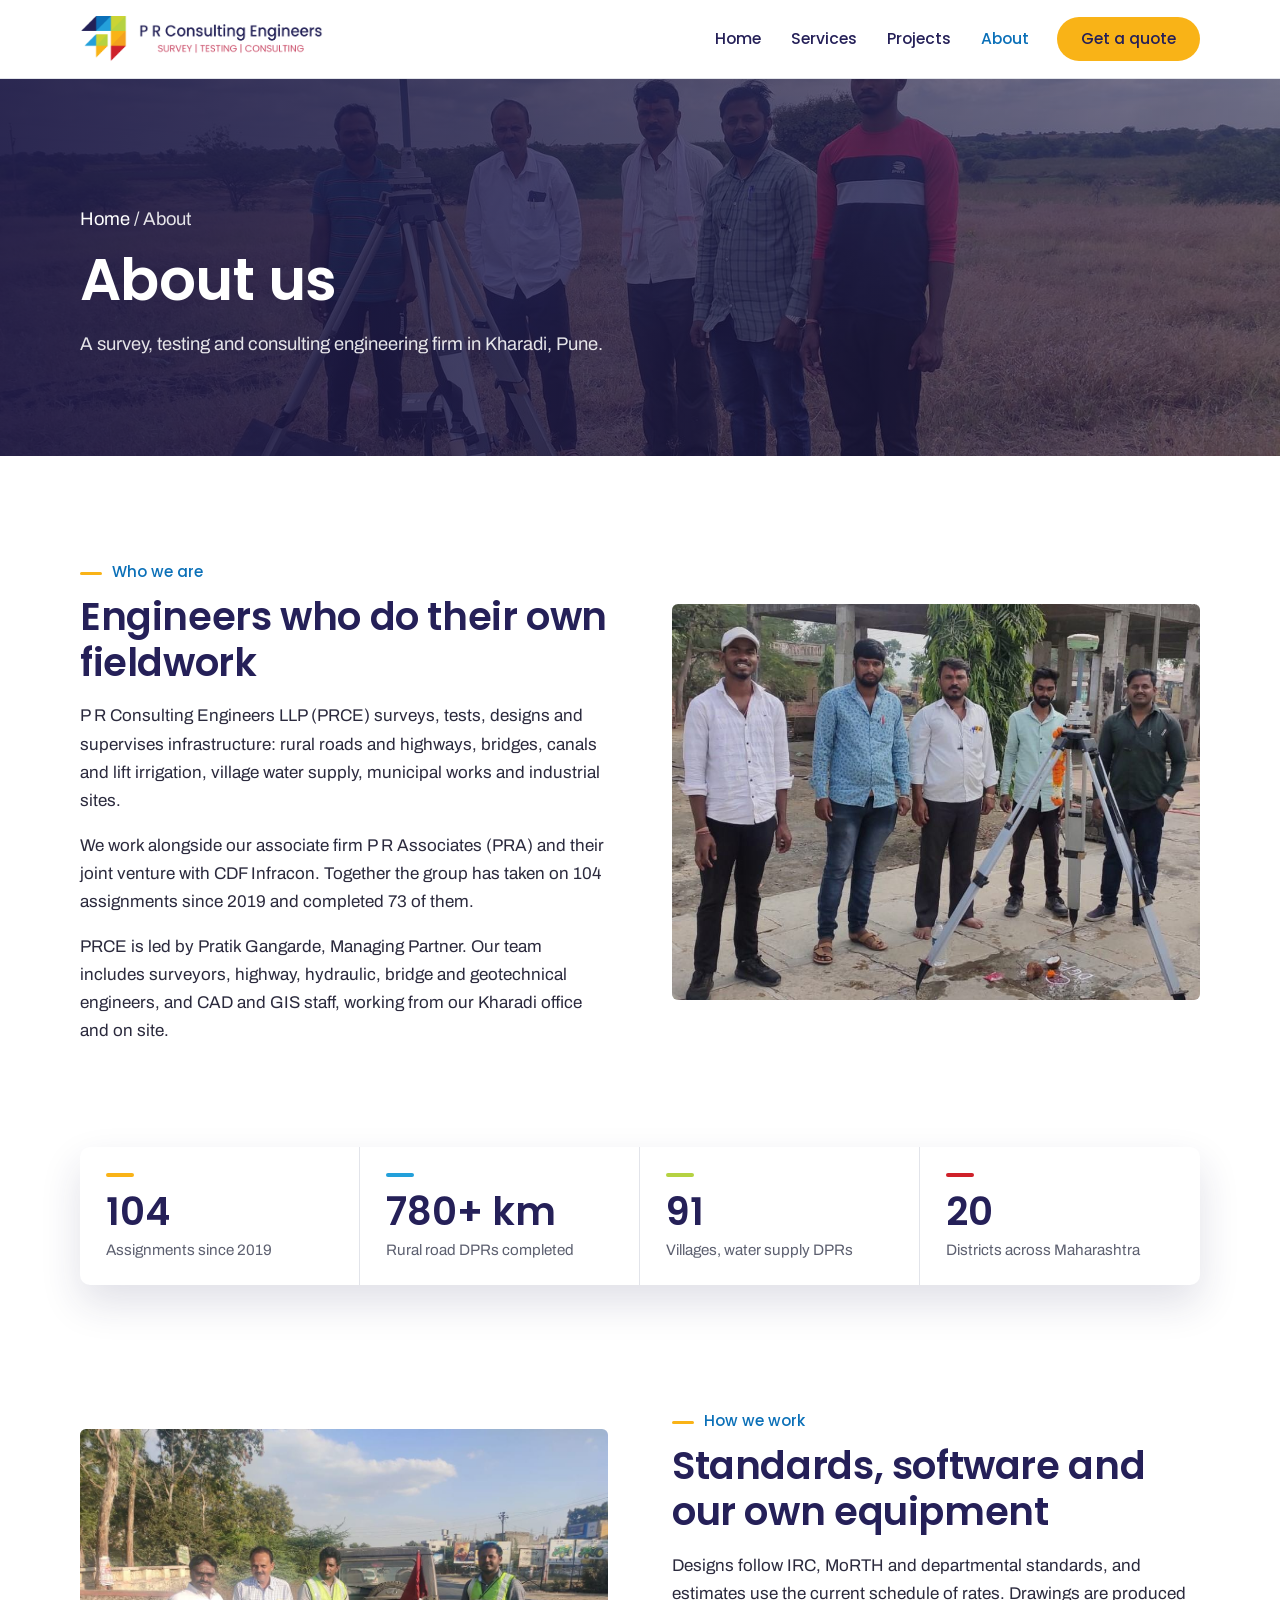
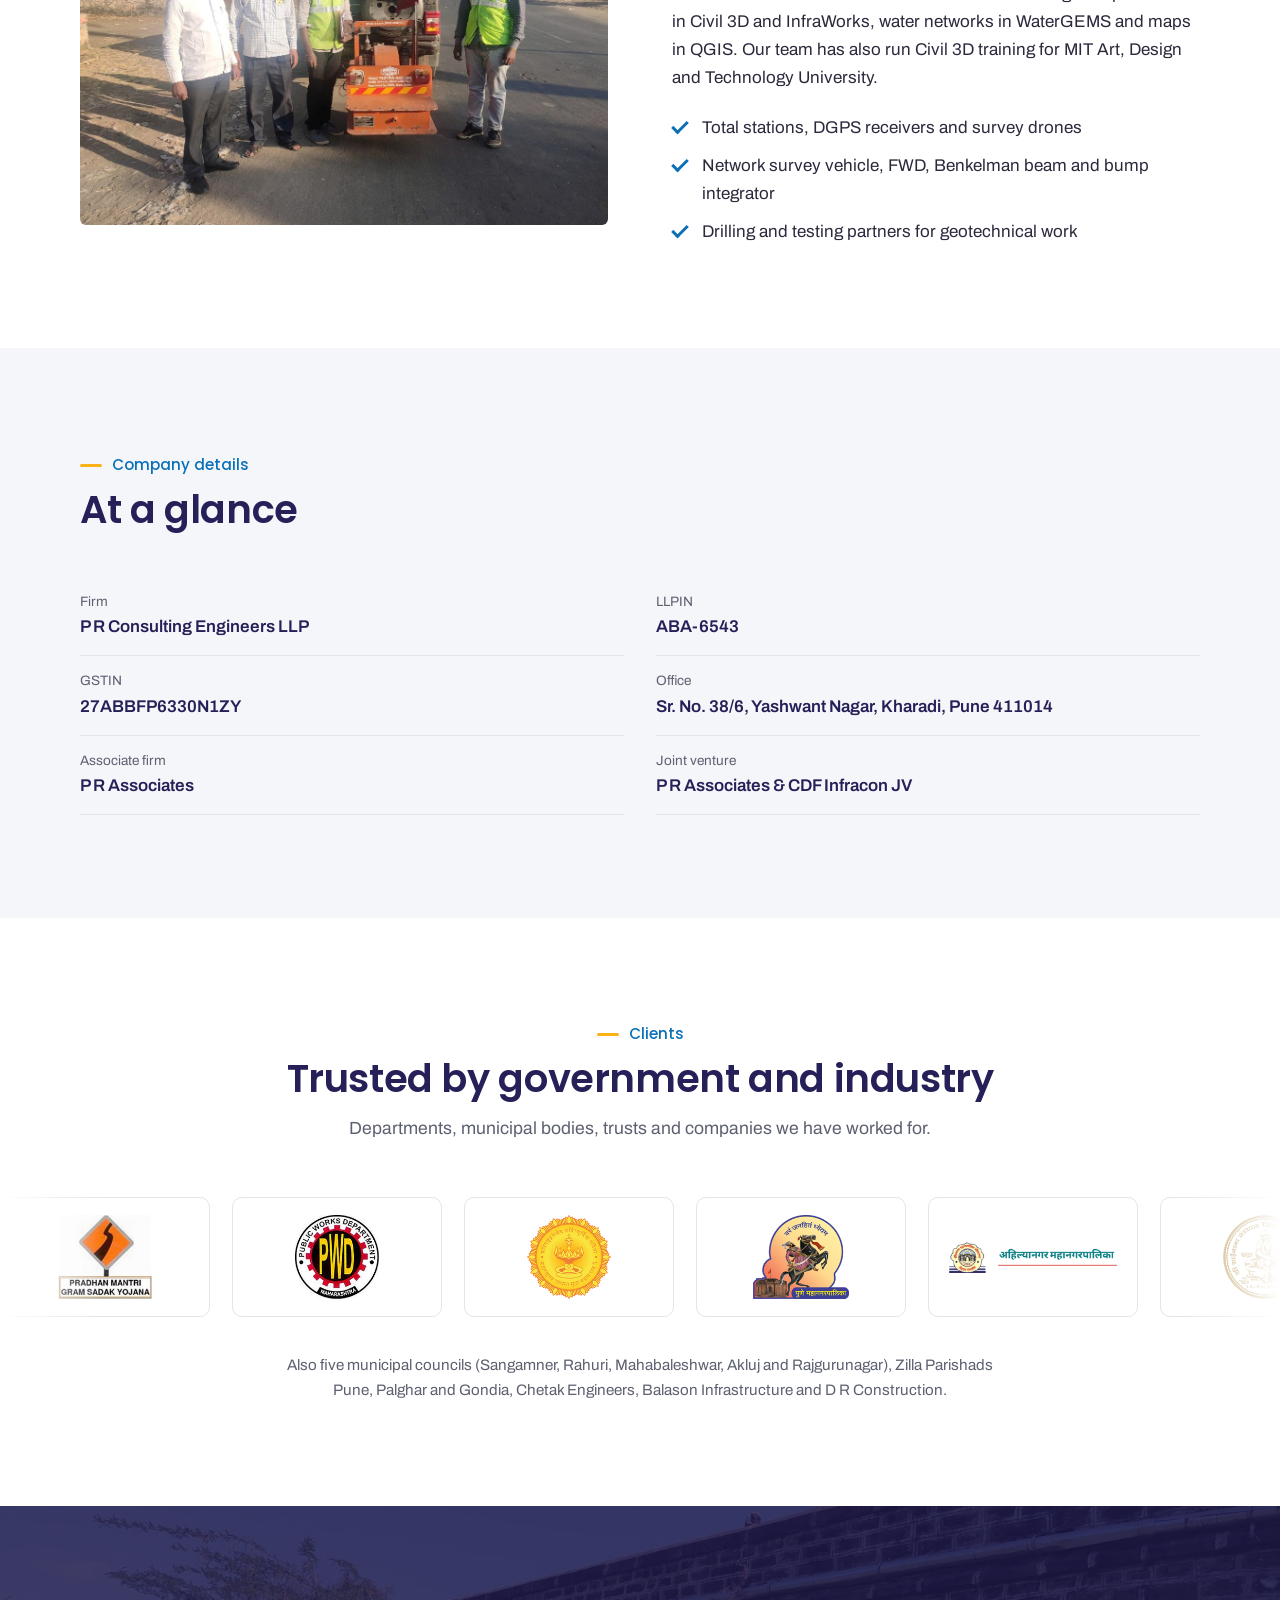
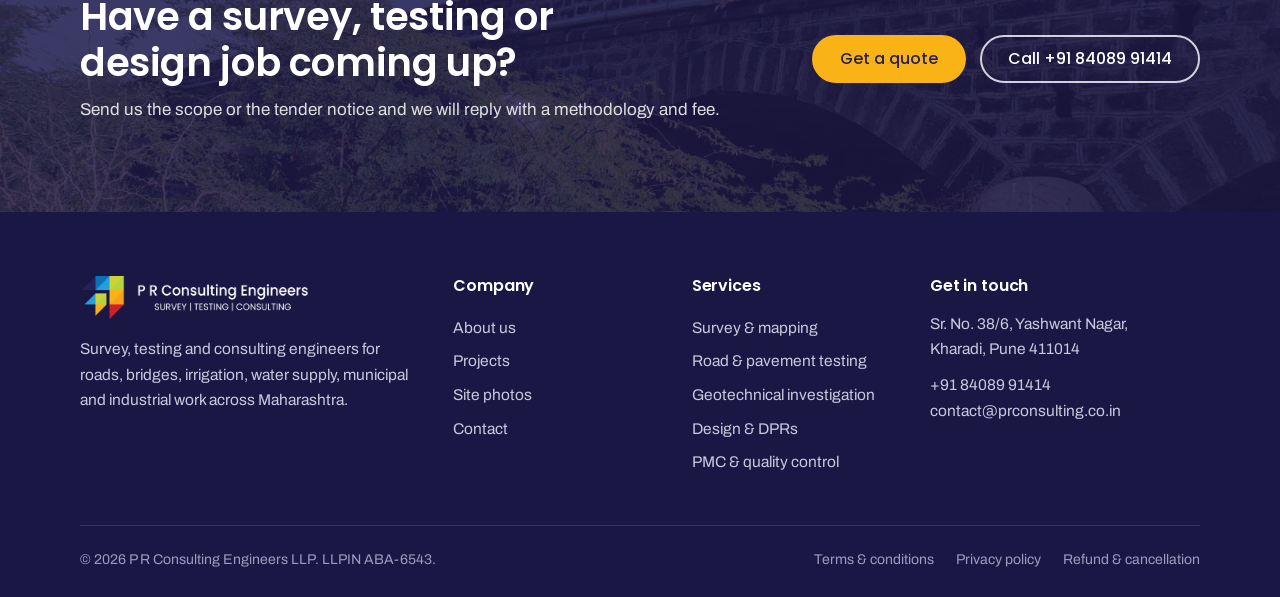
==== commit 28cd71da: "Hero slider (5 slides) and scrolling client marquee with 15 logos Co-Authored-By: Claude Opus 5.5 <n" ====
--- a/about.html
+++ b/about.html
@@ -83,16 +83,11 @@
 </section>
 <section class="section">
 <div class="wrap">
-<div class="section-head section-head--center"><span class="kicker">Clients</span><h2>Trusted by government and industry</h2></div>
-<div class="clients"><img class="" src="img/clients/pmgsy.png" alt="Pradhan Mantri Gram Sadak Yojana" loading="lazy">
-<img class="" src="img/clients/pwd.png" alt="Public Works Department, Maharashtra" loading="lazy">
-<img class="wide" src="img/clients/nhai.png" alt="National Highways Authority of India" loading="lazy">
-<img class="" src="img/clients/zp-ahmednagar.png" alt="Zilla Parishad Ahmednagar" loading="lazy">
-<img class="" src="img/clients/zp-solapur.png" alt="Zilla Parishad Solapur" loading="lazy">
-<img class="" src="img/clients/lokmangal.png" alt="Lokmangal Group" loading="lazy">
-<img class="wide" src="img/clients/autade.png" alt="Shri S M Autade Infra" loading="lazy"></div>
-<p class="client-names">Also MRRDA, the Water Resources Department, Pune and Ahilyanagar municipal corporations, five municipal councils, Shri Saibaba Sansthan Trust, Voltas Ltd and Pimpri Chinchwad Education Trust.</p>
+<div class="section-head section-head--center"><span class="kicker">Clients</span><h2>Trusted by government and industry</h2>
+<p>Departments, municipal bodies, trusts and companies we have worked for.</p></div>
 </div>
+<div class="marquee" role="region" aria-label="Client logos"><div class="marquee__track"><div class="marquee__group"><div class="logo-card"><img src="img/clients/pmgsy.png" alt="Pradhan Mantri Gram Sadak Yojana (MRRDA)" title="Pradhan Mantri Gram Sadak Yojana (MRRDA)" loading="lazy"></div><div class="logo-card"><img src="img/clients/pwd.png" alt="Public Works Department, Maharashtra" title="Public Works Department, Maharashtra" loading="lazy"></div><div class="logo-card"><img src="img/clients/maharashtra.png" alt="Water Resources Department, Government of Maharashtra" title="Water Resources Department, Government of Maharashtra" loading="lazy"></div><div class="logo-card"><img src="img/clients/pmc.png" alt="Pune Municipal Corporation" title="Pune Municipal Corporation" loading="lazy"></div><div class="logo-card"><img src="img/clients/amc.png" alt="Ahilyanagar Municipal Corporation" title="Ahilyanagar Municipal Corporation" loading="lazy"></div><div class="logo-card"><img src="img/clients/saibaba.png" alt="Shri Saibaba Sansthan Trust, Shirdi" title="Shri Saibaba Sansthan Trust, Shirdi" loading="lazy"></div><div class="logo-card"><img src="img/clients/zp-ahmednagar.png" alt="Zilla Parishad Ahmednagar" title="Zilla Parishad Ahmednagar" loading="lazy"></div><div class="logo-card"><img src="img/clients/zp-solapur.png" alt="Zilla Parishad Solapur" title="Zilla Parishad Solapur" loading="lazy"></div><div class="logo-card"><img src="img/clients/voltas.png" alt="Voltas Ltd" title="Voltas Ltd" loading="lazy"></div><div class="logo-card"><img src="img/clients/pcet.png" alt="Pimpri Chinchwad Education Trust" title="Pimpri Chinchwad Education Trust" loading="lazy"></div><div class="logo-card"><img src="img/clients/mitadt.png" alt="MIT Art, Design and Technology University" title="MIT Art, Design and Technology University" loading="lazy"></div><div class="logo-card"><img src="img/clients/njs.png" alt="NJS Engineers India" title="NJS Engineers India" loading="lazy"></div><div class="logo-card"><img src="img/clients/nhai.png" alt="National Highways Authority of India" title="National Highways Authority of India" loading="lazy"></div><div class="logo-card"><img src="img/clients/lokmangal.png" alt="Lokmangal Group" title="Lokmangal Group" loading="lazy"></div><div class="logo-card"><img src="img/clients/autade.png" alt="Shri S M Autade Infra" title="Shri S M Autade Infra" loading="lazy"></div></div><div class="marquee__group" aria-hidden="true"><div class="logo-card"><img src="img/clients/pmgsy.png" alt="" title="Pradhan Mantri Gram Sadak Yojana (MRRDA)" loading="lazy"></div><div class="logo-card"><img src="img/clients/pwd.png" alt="" title="Public Works Department, Maharashtra" loading="lazy"></div><div class="logo-card"><img src="img/clients/maharashtra.png" alt="" title="Water Resources Department, Government of Maharashtra" loading="lazy"></div><div class="logo-card"><img src="img/clients/pmc.png" alt="" title="Pune Municipal Corporation" loading="lazy"></div><div class="logo-card"><img src="img/clients/amc.png" alt="" title="Ahilyanagar Municipal Corporation" loading="lazy"></div><div class="logo-card"><img src="img/clients/saibaba.png" alt="" title="Shri Saibaba Sansthan Trust, Shirdi" loading="lazy"></div><div class="logo-card"><img src="img/clients/zp-ahmednagar.png" alt="" title="Zilla Parishad Ahmednagar" loading="lazy"></div><div class="logo-card"><img src="img/clients/zp-solapur.png" alt="" title="Zilla Parishad Solapur" loading="lazy"></div><div class="logo-card"><img src="img/clients/voltas.png" alt="" title="Voltas Ltd" loading="lazy"></div><div class="logo-card"><img src="img/clients/pcet.png" alt="" title="Pimpri Chinchwad Education Trust" loading="lazy"></div><div class="logo-card"><img src="img/clients/mitadt.png" alt="" title="MIT Art, Design and Technology University" loading="lazy"></div><div class="logo-card"><img src="img/clients/njs.png" alt="" title="NJS Engineers India" loading="lazy"></div><div class="logo-card"><img src="img/clients/nhai.png" alt="" title="National Highways Authority of India" loading="lazy"></div><div class="logo-card"><img src="img/clients/lokmangal.png" alt="" title="Lokmangal Group" loading="lazy"></div><div class="logo-card"><img src="img/clients/autade.png" alt="" title="Shri S M Autade Infra" loading="lazy"></div></div></div></div>
+<div class="wrap"><p class="client-names">Also five municipal councils (Sangamner, Rahuri, Mahabaleshwar, Akluj and Rajgurunagar), Zilla Parishads Pune, Palghar and Gondia, Chetak Engineers, Balason Infrastructure and D R Construction.</p></div>
 </section>
 <section class="cta">
 <div class="cta__bg"><img src="img/hero-bridge.jpg" alt="" loading="lazy"></div>
--- a/css/style.css
+++ b/css/style.css
@@ -94,27 +94,38 @@
 }
 @media (max-width: 420px) { .brand__word { height: 22px; } .brand__mark { height: 38px; } }
 
-/* ---------- Hero slideshow ---------- */
-.hero { position: relative; min-height: min(86vh, 760px); display: flex; align-items: center; color: #fff; overflow: hidden; background: var(--navy-deep); }
-.hero__slides { position: absolute; inset: 0; }
-.hero__slide { position: absolute; inset: 0; opacity: 0; transition: opacity 1.2s ease; }
-.hero__slide.is-active { opacity: 1; }
-.hero__slide img { width: 100%; height: 100%; object-fit: cover; transform: scale(1.04); transition: transform 7s ease-out; }
-.hero__slide.is-active img { transform: scale(1); }
-.hero::after { content: ""; position: absolute; inset: 0; background: linear-gradient(90deg, rgba(27,23,69,.88) 0%, rgba(27,23,69,.66) 42%, rgba(27,23,69,.12) 78%), linear-gradient(0deg, rgba(27,23,69,.55), transparent 40%); }
-.hero__content { position: relative; z-index: 2; padding-top: 60px; padding-bottom: 110px; }
-.hero h1 { color: #fff; max-width: 15ch; }
-.hero__lede { margin-top: 18px; font-size: 1.2rem; max-width: 44ch; color: rgba(255,255,255,.9); }
-.hero__actions { display: flex; flex-wrap: wrap; gap: 14px; margin-top: 30px; }
-.hero__tag { display: flex; gap: 8px; margin-bottom: 18px; }
-.hero__tag span { height: 5px; width: 34px; border-radius: 3px; }
-.hero__foot { position: absolute; left: 0; right: 0; bottom: 78px; z-index: 2; }
-@media (max-width: 860px) { .hero__foot { bottom: 60px; } .hero__caption { display: none; } }
-.hero__foot .wrap { display: flex; align-items: center; justify-content: space-between; gap: 16px; }
-.hero__caption { font-size: 0.9rem; color: rgba(255,255,255,.85); }
+/* ---------- Hero slider ---------- */
+.hero { position: relative; height: min(86vh, 760px); min-height: 560px; overflow: hidden; background: var(--navy-deep); color: #fff; }
+.hero__track { display: flex; height: 100%; transition: transform .8s cubic-bezier(.65,0,.35,1); will-change: transform; }
+.slide { position: relative; flex: 0 0 100%; height: 100%; display: flex; align-items: center; overflow: hidden; }
+.slide__bg { position: absolute; inset: 0; width: 100%; height: 100%; object-fit: cover; }
+.slide::after { content: ""; position: absolute; inset: 0; background: linear-gradient(90deg, rgba(27,23,69,.9) 0%, rgba(27,23,69,.68) 45%, rgba(27,23,69,.15) 80%), linear-gradient(0deg, rgba(27,23,69,.5), transparent 40%); }
+.slide__content { position: relative; z-index: 2; padding-top: 40px; padding-bottom: 120px; }
+.slide__kicker { display: inline-block; font: 500 .95rem/1 var(--head); color: var(--amber); margin-bottom: 16px; }
+.slide__kicker::before { content: ""; display: inline-block; width: 26px; height: 3px; background: var(--amber); vertical-align: middle; margin-right: 10px; border-radius: 2px; }
+.slide__title { color: #fff; font-size: clamp(2.1rem, 4.4vw, 3.5rem); max-width: 17ch; }
+.slide__lede { margin-top: 18px; font-size: 1.18rem; max-width: 46ch; color: rgba(255,255,255,.9); }
+.slide__actions { display: flex; flex-wrap: wrap; gap: 14px; margin-top: 30px; }
+.slide .slide__content > * { opacity: 0; transform: translateY(18px); transition: opacity .6s ease .35s, transform .6s ease .35s; }
+.slide.is-active .slide__content > * { opacity: 1; transform: none; }
+.slide.is-active .slide__content > *:nth-child(2) { transition-delay: .45s; }
+.slide.is-active .slide__content > *:nth-child(3) { transition-delay: .55s; }
+.slide.is-active .slide__content > *:nth-child(4) { transition-delay: .65s; }
+.hero__controls { position: absolute; left: 0; right: 0; bottom: 78px; z-index: 3; }
+.hero__controls .wrap { display: flex; align-items: center; gap: 18px; }
+.hero__arrow { width: 46px; height: 46px; border-radius: 50%; border: 2px solid rgba(255,255,255,.75); background: rgba(27,23,69,.35); color: #fff; cursor: pointer; display: grid; place-items: center; transition: background .15s, border-color .15s; }
+.hero__arrow:hover { background: var(--amber); border-color: var(--amber); color: var(--navy); }
+.hero__arrow svg { width: 20px; height: 20px; fill: none; stroke: currentColor; stroke-width: 2.4; stroke-linecap: round; stroke-linejoin: round; }
 .hero__dots { display: flex; gap: 8px; }
-.hero__dots button { width: 12px; height: 12px; border-radius: 50%; border: 2px solid #fff; background: transparent; cursor: pointer; padding: 0; }
-.hero__dots button[aria-current="true"] { background: var(--amber); border-color: var(--amber); }
+.hero__dots button { width: 34px; height: 5px; border-radius: 3px; border: 0; background: rgba(255,255,255,.45); cursor: pointer; padding: 0; transition: background .2s, width .2s; }
+.hero__dots button[aria-current="true"] { background: var(--amber); width: 52px; }
+@media (max-width: 860px) {
+  .hero { height: auto; min-height: 640px; }
+  .hero__track, .slide { min-height: 640px; }
+  .slide__content { padding-bottom: 150px; }
+  .hero__controls { bottom: 70px; }
+}
+@media (prefers-reduced-motion: reduce) { .hero__track { transition: none; } .slide .slide__content > * { opacity: 1; transform: none; transition: none; } }
 
 /* ---------- Stats band ---------- */
 .stats { position: relative; z-index: 3; margin-top: -54px; }
@@ -193,12 +204,21 @@
 .filters--status button { font-size: 0.85rem; padding: 8px 14px; }
 .register__count { margin: 6px 0 22px; font-size: 0.92rem; color: var(--muted); }
 
-/* ---------- Clients ---------- */
-.clients { display: flex; flex-wrap: wrap; align-items: center; justify-content: center; gap: 26px 48px; }
-.clients img { height: 80px; width: auto; object-fit: contain; filter: grayscale(1); opacity: .75; transition: filter .2s, opacity .2s; }
-.clients img:hover { filter: none; opacity: 1; }
-.clients img.wide { height: 52px; }
-.client-names { margin-top: 30px; text-align: center; color: var(--muted); font-size: 0.95rem; max-width: 80ch; margin-left: auto; margin-right: auto; }
+/* ---------- Clients marquee ---------- */
+.marquee { position: relative; overflow: hidden; padding: 10px 0; -webkit-mask-image: linear-gradient(90deg, transparent, #000 8%, #000 92%, transparent); mask-image: linear-gradient(90deg, transparent, #000 8%, #000 92%, transparent); }
+.marquee__track { display: flex; width: max-content; animation: marquee 45s linear infinite; }
+.marquee:hover .marquee__track, .marquee:focus-within .marquee__track { animation-play-state: paused; }
+.marquee__group { display: flex; align-items: center; gap: 22px; padding-right: 22px; }
+.logo-card { flex: none; width: 210px; height: 120px; display: grid; place-items: center; padding: 16px 20px; background: #fff; border: 1px solid var(--line); border-radius: 10px; }
+.logo-card img { max-width: 100%; max-height: 84px; width: auto; height: auto; object-fit: contain; }
+@keyframes marquee { to { transform: translateX(-50%); } }
+@media (prefers-reduced-motion: reduce) {
+  .marquee { -webkit-mask-image: none; mask-image: none; }
+  .marquee__track { animation: none; width: auto; }
+  .marquee__group { flex-wrap: wrap; justify-content: center; padding: 0; }
+  .marquee__group[aria-hidden="true"] { display: none; }
+}
+.client-names { margin-top: 26px; text-align: center; color: var(--muted); font-size: 0.95rem; max-width: 80ch; margin-left: auto; margin-right: auto; }
 
 /* ---------- CTA band ---------- */
 .cta { position: relative; color: #fff; overflow: hidden; }
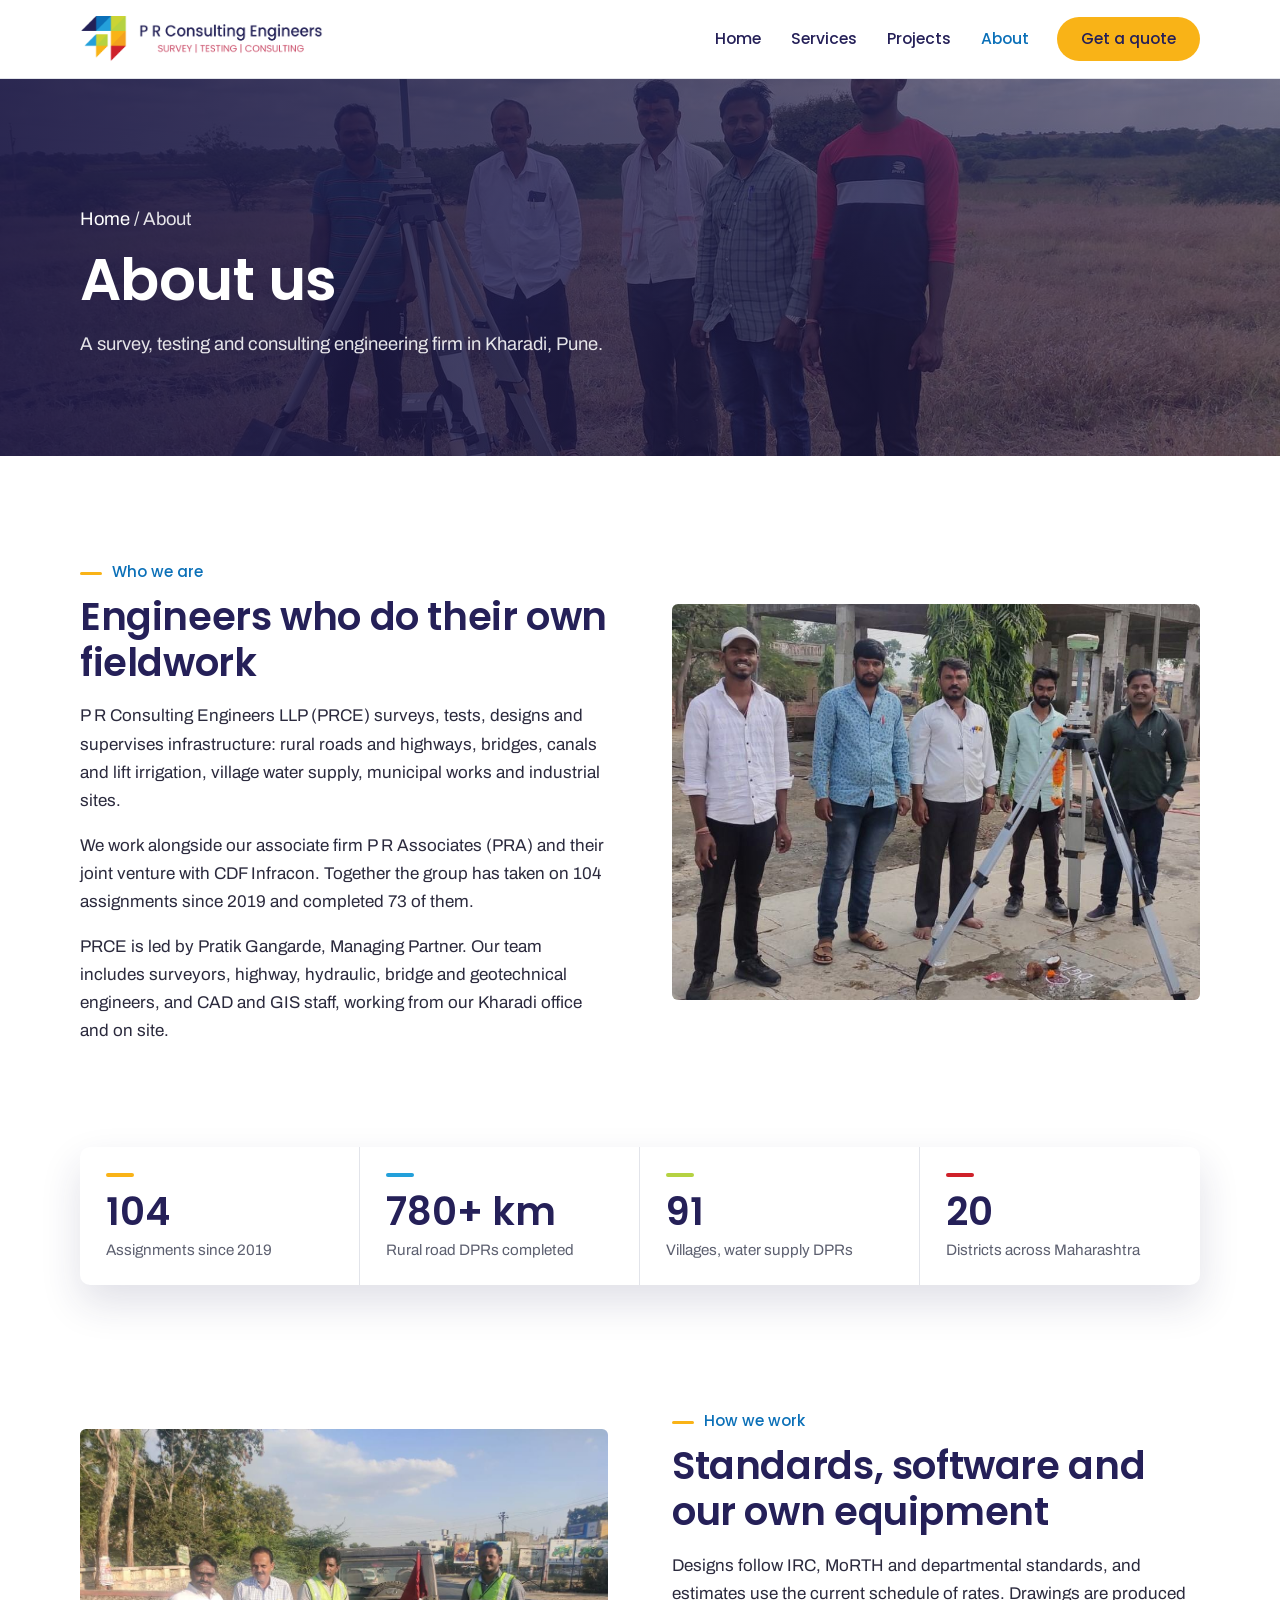
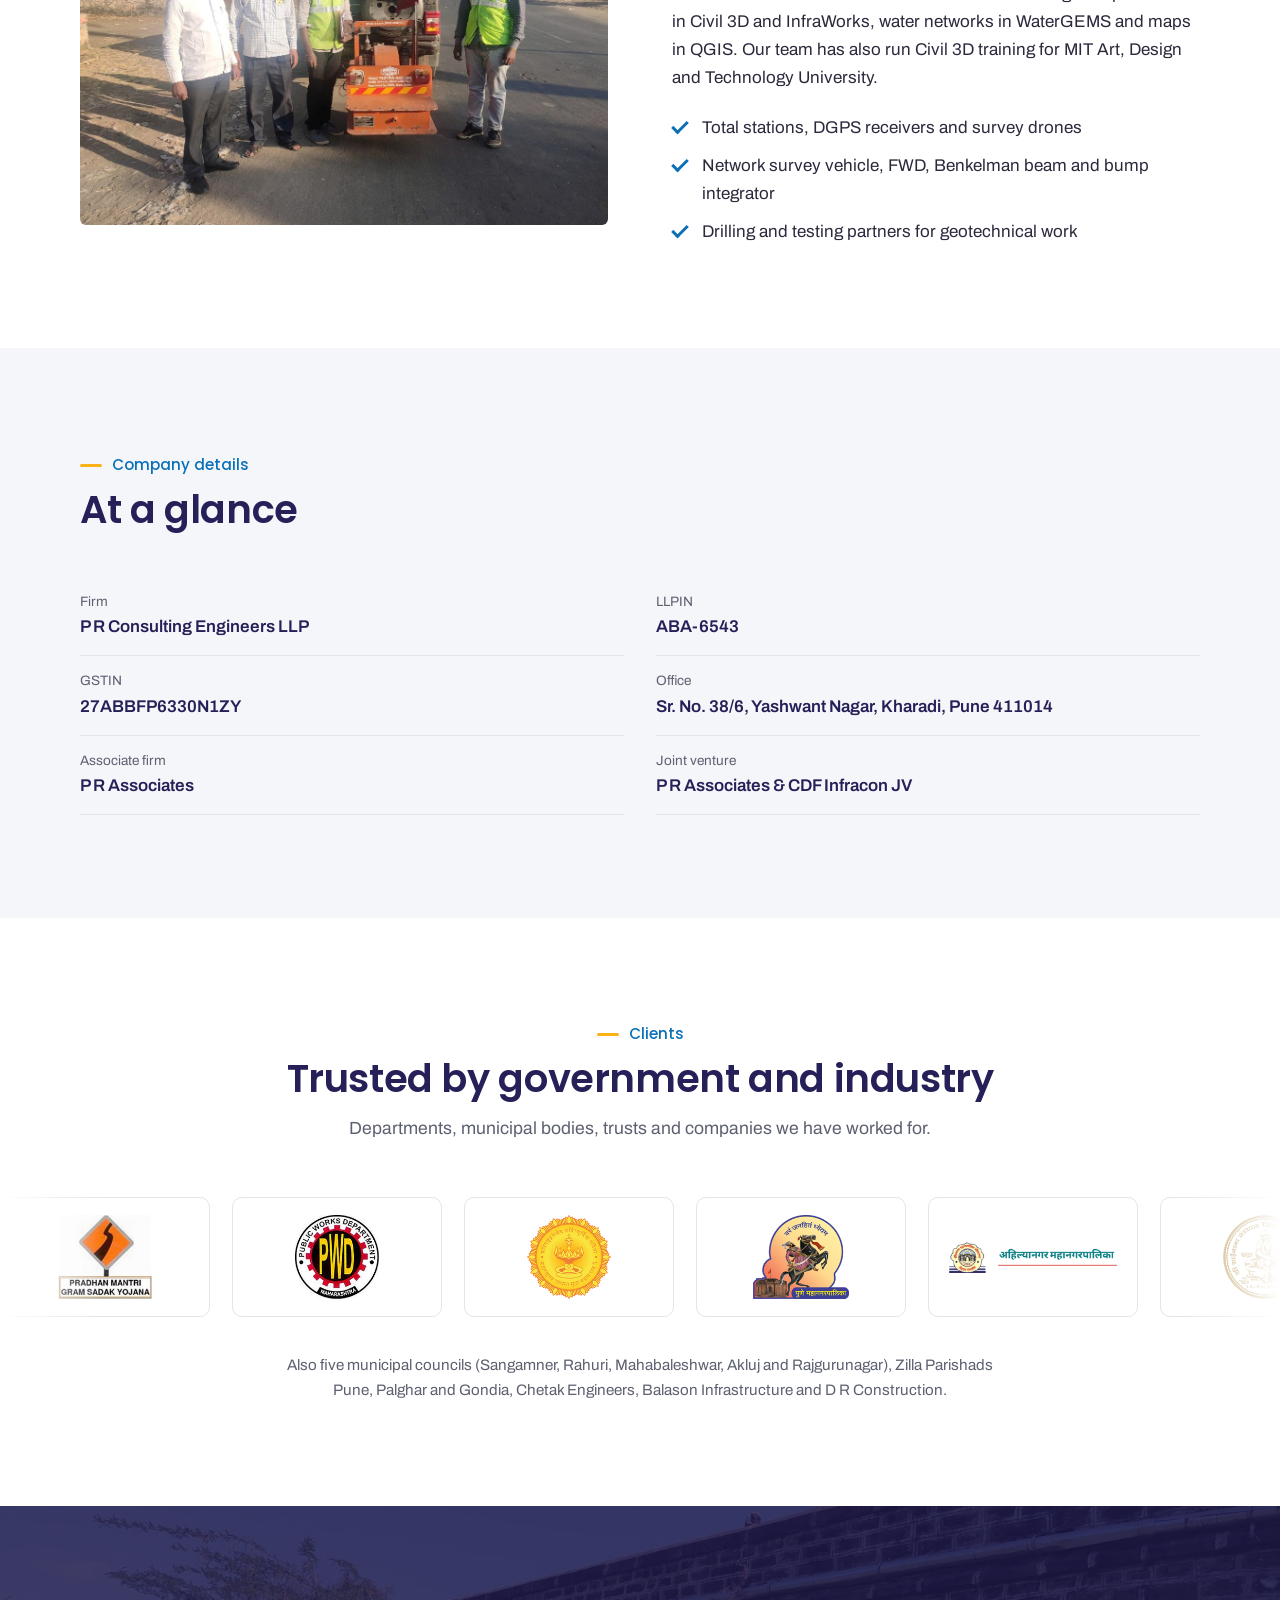
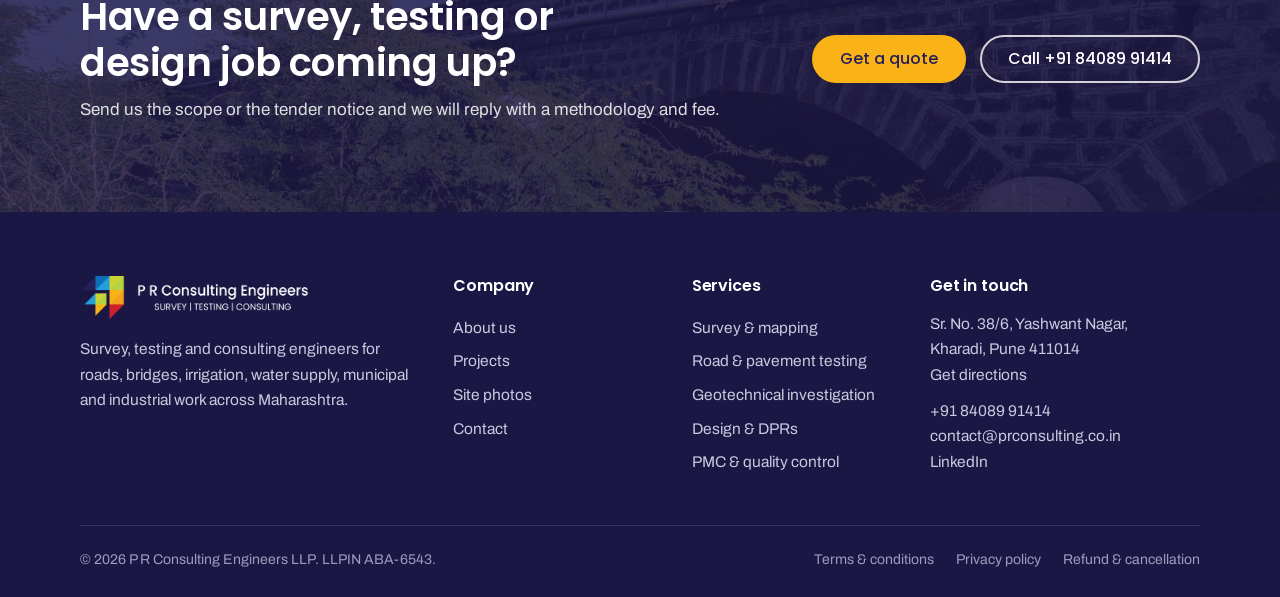
==== commit b0773e98: "Add Google Maps location and LinkedIn page Co-Authored-By: Claude Opus 5.5 <noreply@anthropic.com> C" ====
--- a/about.html
+++ b/about.html
@@ -116,8 +116,8 @@
 </div>
 <div>
 <h2>Get in touch</h2>
-<p>Sr. No. 38/6, Yashwant Nagar,<br>Kharadi, Pune 411014</p>
-<p style="margin-top:10px"><a href="tel:+918408991414">+91 84089 91414</a><br><a href="mailto:contact@prconsulting.co.in">contact@prconsulting.co.in</a></p>
+<p>Sr. No. 38/6, Yashwant Nagar,<br>Kharadi, Pune 411014<br><a href="https://maps.app.goo.gl/ZSJrBKTkavjGVXHW6" target="_blank" rel="noopener">Get directions</a></p>
+<p style="margin-top:10px"><a href="tel:+918408991414">+91 84089 91414</a><br><a href="mailto:contact@prconsulting.co.in">contact@prconsulting.co.in</a><br><a href="https://in.linkedin.com/company/prconsultingllp" target="_blank" rel="noopener">LinkedIn</a></p>
 </div>
 </div>
 <div class="footer-base">
--- a/css/style.css
+++ b/css/style.css
@@ -324,3 +324,4 @@
 .footer-base nav { display: flex; flex-wrap: wrap; gap: 8px 22px; }
 @media (max-width: 860px) { .footer-grid { grid-template-columns: 1fr 1fr; } }
 @media (max-width: 520px) { .footer-grid { grid-template-columns: 1fr; } }
+.contact-item__link { display: inline-block; margin-top: 6px; font: 500 0.92rem/1.3 var(--body, inherit); color: var(--blue); text-decoration: underline !important; text-underline-offset: 3px; }
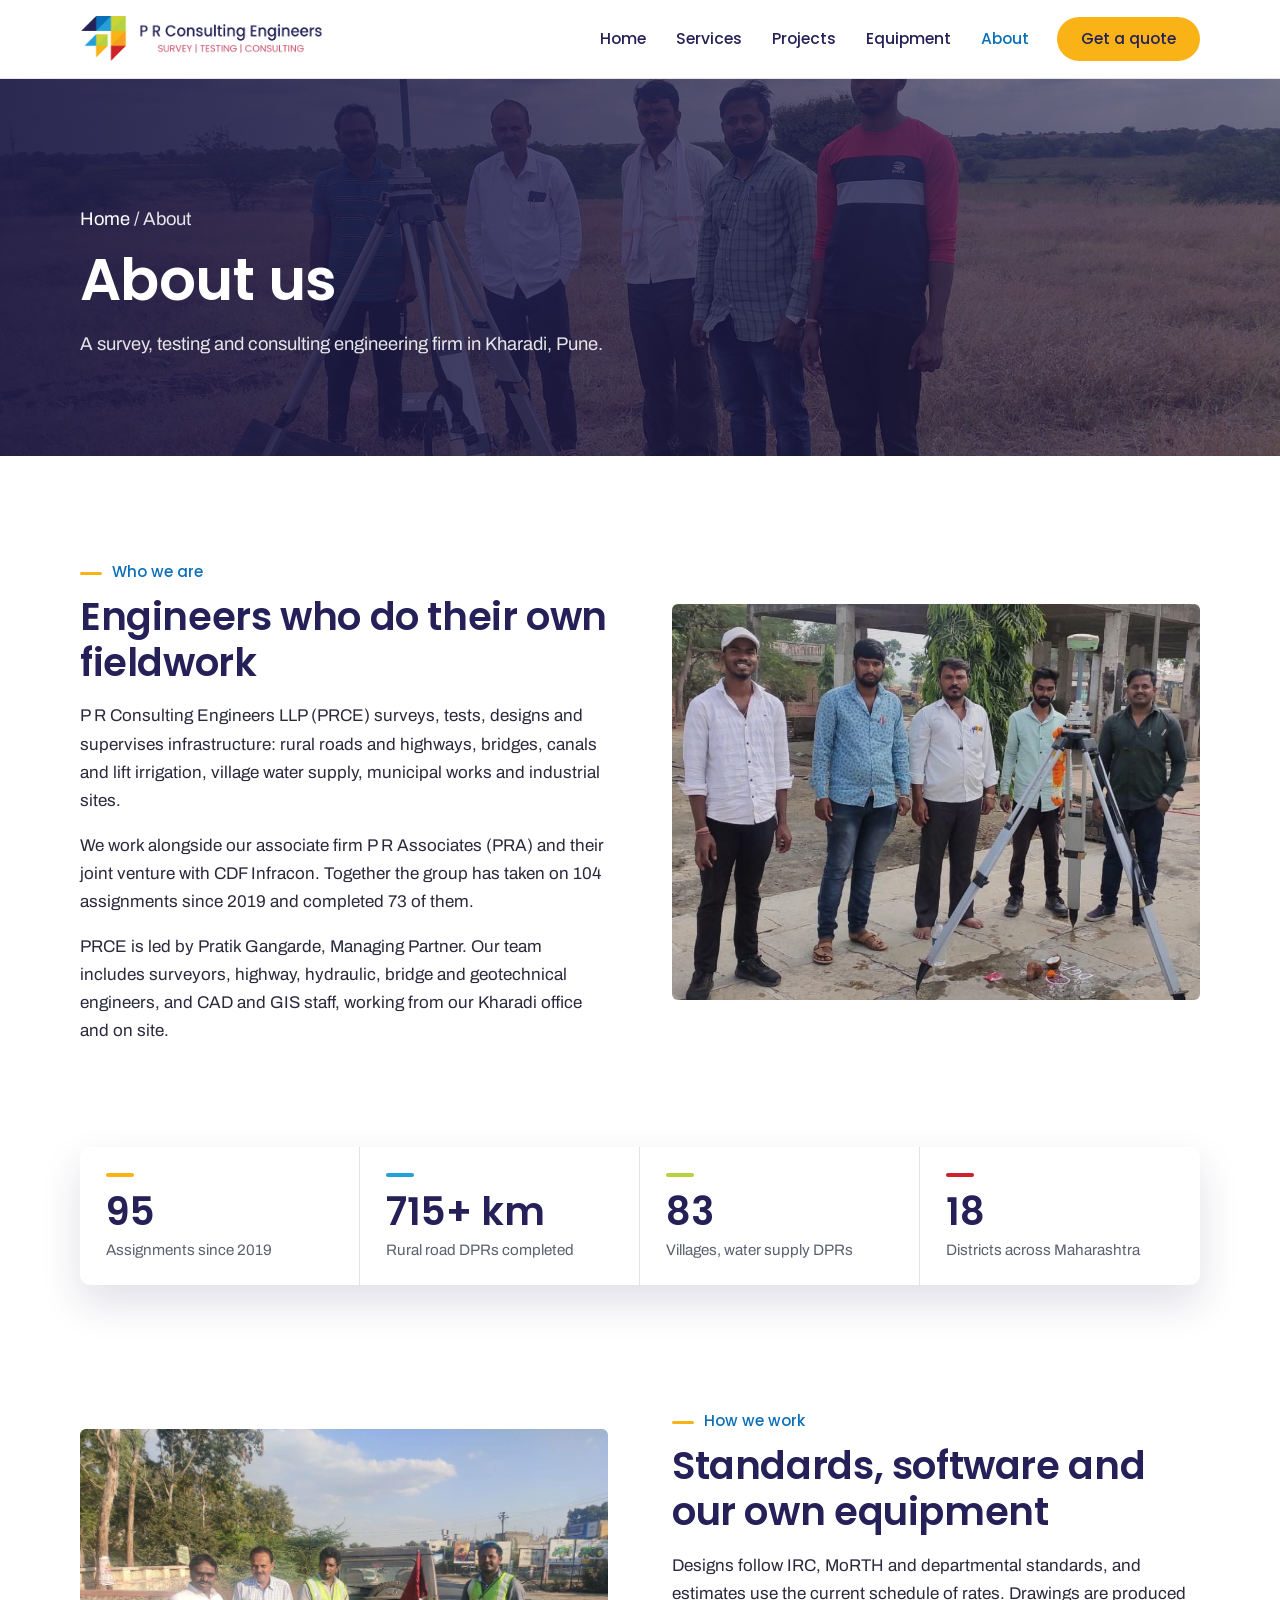
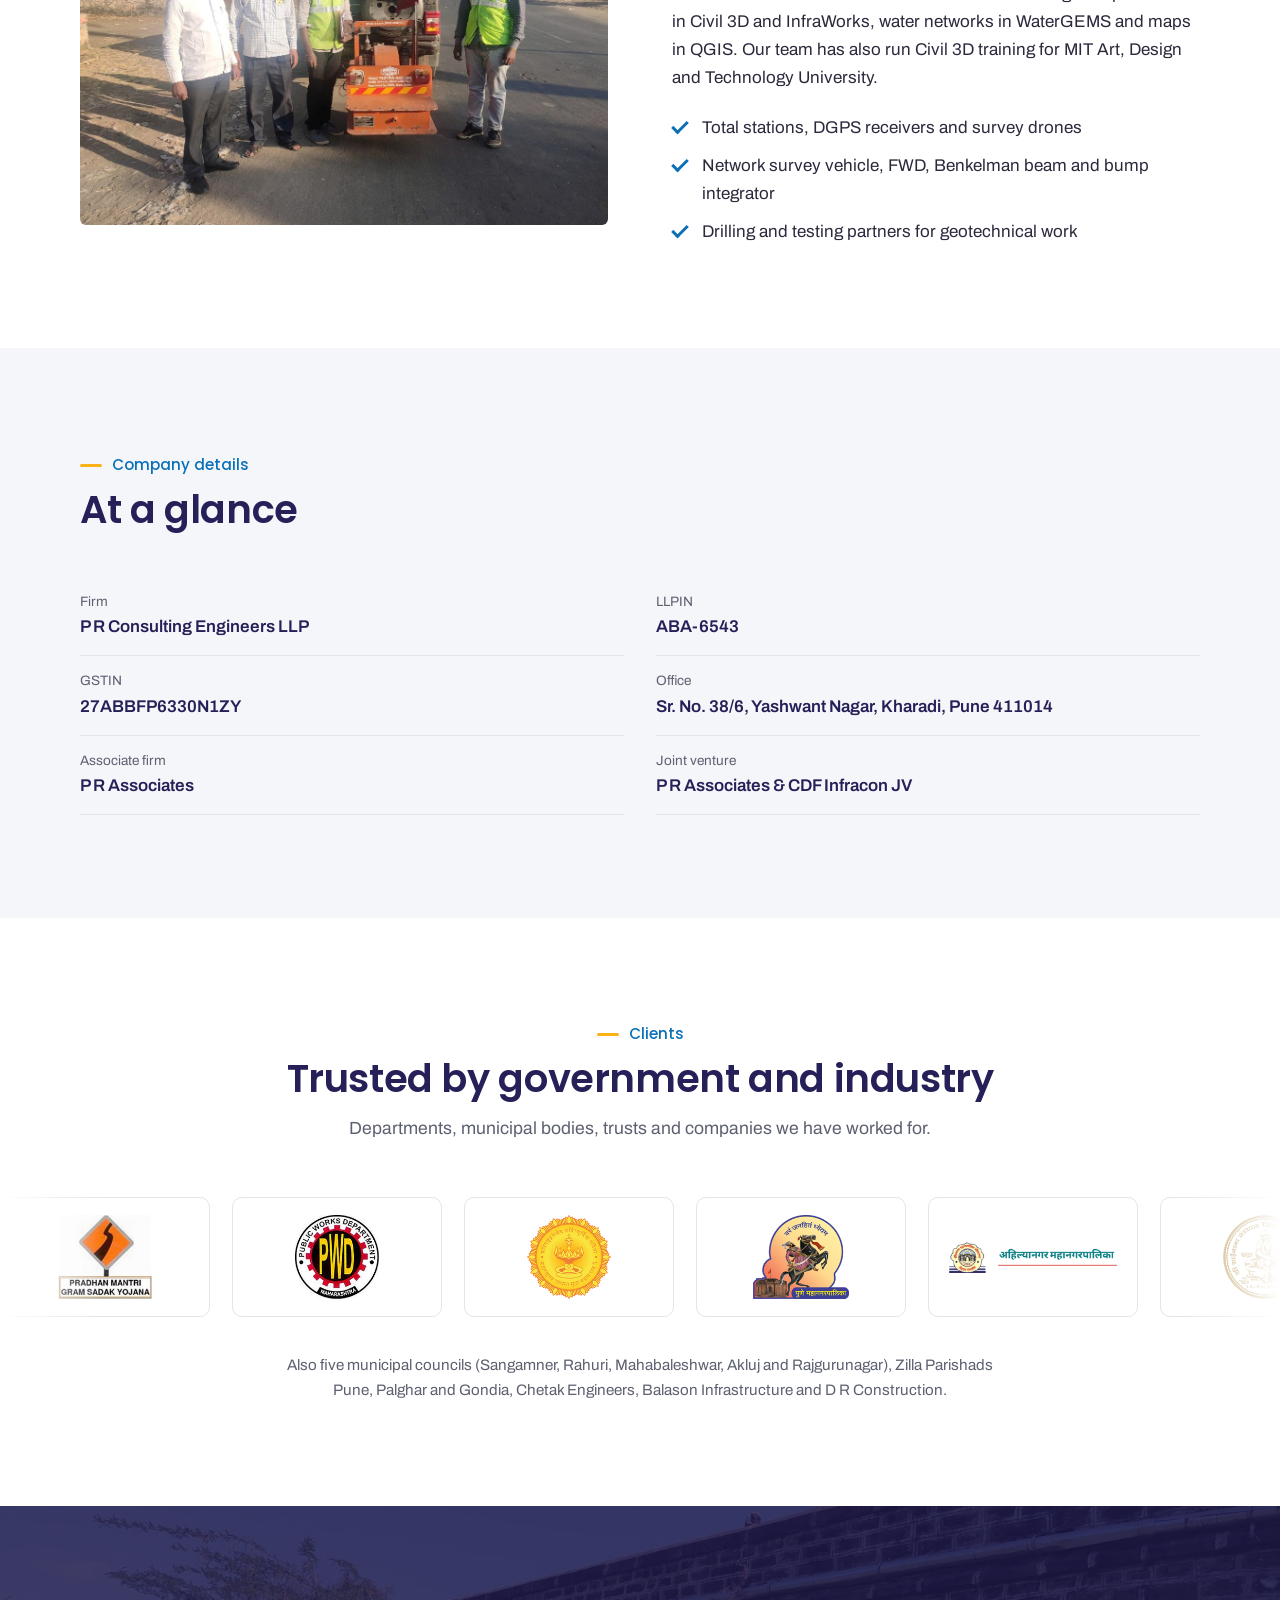
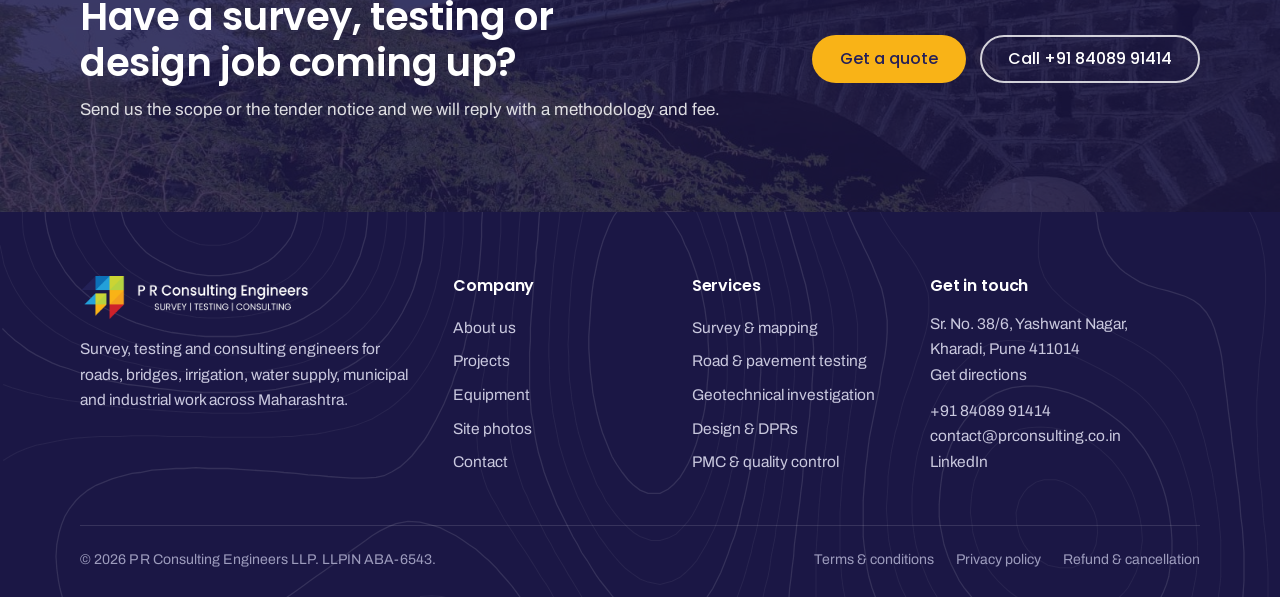
==== commit 7555053a: "Live introduction: "How we work" in four stages, and an Equipment page Home - The introduction now h" ====
--- a/about.html
+++ b/about.html
@@ -30,6 +30,7 @@
 <a href="index.html">Home</a>
 <a href="services.html">Services</a>
 <a href="projects.html">Projects</a>
+<a href="equipment.html">Equipment</a>
 <a href="about.html" aria-current="page">About</a>
 <a class="btn btn--primary" href="contact.html">Get a quote</a>
 </nav>
@@ -107,7 +108,7 @@
 </div>
 <div>
 <h2>Company</h2>
-<ul><li><a href="about.html">About us</a></li><li><a href="projects.html">Projects</a></li><li><a href="projects.html#field">Site photos</a></li><li><a href="contact.html">Contact</a></li></ul>
+<ul><li><a href="about.html">About us</a></li><li><a href="projects.html">Projects</a></li><li><a href="equipment.html">Equipment</a></li><li><a href="projects.html#field">Site photos</a></li><li><a href="contact.html">Contact</a></li></ul>
 </div>
 <div>
 <h2>Services</h2>
--- a/css/style.css
+++ b/css/style.css
@@ -85,7 +85,7 @@
 .nav .btn { margin-left: 12px; padding: 12px 22px; }
 .nav .btn:hover { background: var(--amber-deep); }
 .menu-btn { display: none; background: none; border: 2px solid var(--navy); border-radius: 999px; padding: 8px 16px; font: 500 0.95rem/1 var(--head); color: var(--navy); cursor: pointer; }
-@media (max-width: 900px) {
+@media (max-width: 1040px) {
     .menu-btn { display: block; }
     .nav { display: none; position: absolute; top: 78px; left: 0; right: 0; flex-direction: column; align-items: stretch; background: #fff; padding: 10px var(--gut) 22px; box-shadow: 0 12px 20px rgba(37,32,88,.12); }
     .nav.is-open { display: flex; }
@@ -119,20 +119,70 @@
 .hero__dots { display: flex; gap: 8px; }
 .hero__dots button { width: 34px; height: 5px; border-radius: 3px; border: 0; background: rgba(255,255,255,.45); cursor: pointer; padding: 0; transition: background .2s, width .2s; }
 .hero__dots button[aria-current="true"] { background: var(--amber); width: 52px; }
+.slide.is-active .slide__content > *:nth-child(5) { transition-delay: .75s; }
+.slide.is-active .slide__bg { animation: slide-zoom 9s ease-out both; }
+@keyframes slide-zoom { from { transform: scale(1.07); } to { transform: none; } }
+.slide__title { text-wrap: balance; }
+/* a small strip of photos at the foot of a slide: the range of instruments or tests behind the headline */
+.slide__aside { position: absolute; left: 0; right: 0; bottom: 74px; z-index: 2; display: flex; justify-content: flex-end; pointer-events: none; opacity: 0; transition: opacity .6s ease .7s; }
+.slide.is-active .slide__aside { opacity: 1; }
+.slide__range { display: flex; gap: 10px; padding: 10px 10px 9px; border-radius: 10px; background: rgba(27,23,69,.66); -webkit-backdrop-filter: blur(8px); backdrop-filter: blur(8px); box-shadow: 0 0 0 1px rgba(255,255,255,.16); }
+.slide__range li { width: 104px; }
+.slide__range img { width: 104px; height: 74px; object-fit: cover; border-radius: 5px; background: rgba(255,255,255,.12); }
+.slide__range span { display: block; margin-top: 6px; font: 500 .78rem/1.2 var(--head); color: rgba(255,255,255,.94); }
+.slide__sectors { display: flex; flex-wrap: wrap; gap: 8px; margin-top: 28px; max-width: 560px; }
+.slide__sectors a { display: block; padding: 7px 14px; border-radius: 999px; border: 1px solid rgba(255,255,255,.45); background: rgba(27,23,69,.4); color: #fff; font: 500 .86rem/1.2 var(--head); text-decoration: none; transition: background-color .15s, color .15s, border-color .15s; }
+.slide__sectors a:hover { background: #fff; border-color: #fff; color: var(--navy); }
+
+/* Slide 1: the "How we work" drawing (js/showcase.js) beside the introduction */
+.slide--live { background: var(--navy-deep) url("../img/contours.svg") center / cover no-repeat; }
+.slide--live::after { display: none; }
+.slide__content--live { display: grid; grid-template-columns: minmax(0, .8fr) minmax(0, 1.2fr); gap: clamp(28px, 4vw, 60px); align-items: center; padding-top: 28px; }
+.slide__content--live .slide__title { font-size: clamp(2rem, 3.4vw, 3.05rem); max-width: 14ch; }
+.live { min-width: 0; margin-right: clamp(-200px, calc((1200px - 100vw) / 2 + 20px), 0px); }
+.live .showcase__stage { width: 100%; aspect-ratio: 16 / 10; min-height: 320px; max-height: calc(min(86vh, 760px) - 232px); }
+.live .showcase__toggle { right: 12px; top: 12px; bottom: auto; }
+.live .showcase__caption { max-width: calc(100% - 78px); }
+.live__steps { display: grid; grid-template-columns: repeat(4, 1fr); gap: 0 14px; margin-top: 14px; list-style: none; }
+.lstep { position: relative; display: block; width: 100%; padding: 13px 0 4px; border: 0; background: none; text-align: left; color: #fff; font: 500 .92rem/1.2 var(--head); cursor: pointer; opacity: .55; transition: opacity .2s; }
+.lstep:hover, .lstep:focus-visible, .lstep.is-active { opacity: 1; }
+[data-showcase]:not(.is-live) .lstep { opacity: 1; cursor: default; }
+@media (max-width: 1099px) {
+  .hero { height: auto; min-height: 640px; }
+  .hero__track, .slide { height: auto; min-height: 640px; }    /* auto, so that every slide stretches to the tallest one */
+  .slide__content--live { display: flex; flex-direction: column; align-items: stretch; gap: 0; padding-top: 36px; }
+  .slide__content--live .slide__text { display: contents; }
+  .slide__content--live .slide__kicker { order: 1; align-self: flex-start; margin-bottom: 12px; }
+  .slide__content--live .slide__title { order: 2; max-width: none; }
+  .live { order: 3; margin: 22px 0 0; }
+  .live .showcase__stage { min-height: 0; max-height: 62vh; }
+  .slide__content--live .slide__lede { order: 4; margin-top: 24px; max-width: 60ch; }
+  .slide__content--live .slide__actions { order: 5; margin-top: 22px; }
+}
 @media (max-width: 860px) {
-  .hero { height: auto; min-height: 640px; }
-  .hero__track, .slide { min-height: 640px; }
   .slide__content { padding-bottom: 150px; }
   .hero__controls { bottom: 70px; }
 }
-@media (prefers-reduced-motion: reduce) { .hero__track { transition: none; } .slide .slide__content > * { opacity: 1; transform: none; transition: none; } }
+@media (max-width: 760px) {
+  .slide__content--live .slide__title { font-size: 1.75rem; }
+  .live { margin-left: calc(-1 * var(--gut)); margin-right: calc(-1 * var(--gut)); }
+  .live .showcase__stage { aspect-ratio: 1 / 1; border-radius: 0; box-shadow: none; }
+  .live__steps { gap: 0 10px; margin-top: 12px; padding: 0 var(--gut); }
+  .lstep { font-size: .78rem; padding-top: 11px; }
+  .slide__aside { justify-content: flex-start; bottom: 134px; }
+  .slide__range { gap: 8px; padding: 8px 8px 7px; }
+  .slide__range li { width: 72px; }
+  .slide__range img { width: 72px; height: 52px; }
+  .slide__range span { font-size: .7rem; margin-top: 5px; }
+}
+@media (prefers-reduced-motion: reduce) { .hero__track { transition: none; } .slide .slide__content > *, .slide .slide__aside { opacity: 1; transform: none; transition: none; } }
 
 /* ---------- Stats band ---------- */
 .stats { position: relative; z-index: 3; margin-top: -54px; }
 .stats__card { display: grid; grid-template-columns: repeat(4, 1fr); background: #fff; border-radius: 10px; box-shadow: 0 18px 40px rgba(37,32,88,.14); overflow: hidden; }
 .stat { padding: 26px 26px 24px; border-right: 1px solid var(--line); }
 .stat:last-child { border-right: 0; }
-.stat strong { display: block; font: 600 clamp(1.8rem, 3vw, 2.4rem)/1.1 var(--head); color: var(--navy); }
+.stat strong { display: block; font: 600 clamp(1.8rem, 3vw, 2.4rem)/1.1 var(--head); color: var(--navy); font-variant-numeric: tabular-nums; }
 .stat span { display: block; margin-top: 6px; color: var(--muted); font-size: 0.95rem; line-height: 1.4; }
 .stat::before { content: ""; display: block; width: 28px; height: 4px; border-radius: 2px; margin-bottom: 14px; background: var(--c, var(--amber)); }
 @media (max-width: 860px) { .stats__card { grid-template-columns: 1fr 1fr; } .stat:nth-child(2) { border-right: 0; } .stat:nth-child(-n+2) { border-bottom: 1px solid var(--line); } }
@@ -156,7 +206,8 @@
 .card { display: flex; flex-direction: column; background: #fff; border-radius: 10px; overflow: hidden; text-decoration: none; box-shadow: 0 2px 0 var(--line), 0 10px 26px rgba(37,32,88,.07); transition: transform .2s ease, box-shadow .2s ease; }
 .card:hover { transform: translateY(-4px); box-shadow: 0 2px 0 var(--line), 0 18px 36px rgba(37,32,88,.14); }
 .card__img { aspect-ratio: 16 / 10; overflow: hidden; background: var(--line); border-bottom: 4px solid var(--c, var(--amber)); }
-.card__img img { width: 100%; height: 100%; object-fit: cover; }
+.card__img img { width: 100%; height: 100%; object-fit: cover; transition: transform .5s ease; }
+.card:hover .card__img img { transform: scale(1.05); }
 .card__body { padding: 22px 24px 26px; display: flex; flex-direction: column; gap: 8px; flex: 1; }
 .card__body p { color: var(--muted); font-size: 0.98rem; flex: 1; }
 .card__more { font: 500 0.95rem/1 var(--head); color: var(--blue); margin-top: 6px; }
@@ -164,7 +215,7 @@
 @media (max-width: 600px) { .cards { grid-template-columns: 1fr; } }
 
 /* ---------- Testing strip ---------- */
-.testing { background: var(--navy); color: #fff; }
+.testing { background: var(--navy) url("../img/contours.svg") center / cover no-repeat; color: #fff; }
 .testing h2 { color: #fff; }
 .testing .section-head p { color: rgba(255,255,255,.8); }
 .testing .kicker { color: var(--amber); }
@@ -253,7 +304,7 @@
 .chips li { font-size: 0.9rem; padding: 6px 12px; border-radius: 999px; background: var(--bg-soft); color: var(--navy); }
 @media (max-width: 860px) { .svc-row { grid-template-columns: 1fr; } .svc-row:nth-child(even) .svc-row__media { order: 0; } }
 
-.steps { display: grid; grid-template-columns: repeat(5, 1fr); gap: 18px; counter-reset: s; }
+.steps { display: grid; grid-template-columns: repeat(5, 1fr); gap: 18px; counter-reset: s; list-style: none; }
 .steps li { counter-increment: s; background: #fff; border-radius: 10px; padding: 24px 22px; box-shadow: 0 2px 0 var(--line); }
 .steps li::before { content: counter(s); display: grid; place-items: center; width: 38px; height: 38px; border-radius: 50%; background: var(--navy); color: #fff; font: 600 1rem/1 var(--head); margin-bottom: 14px; }
 .steps p { font-size: 0.95rem; color: var(--muted); margin-top: 6px; }
@@ -311,7 +362,7 @@
 .legal__note { margin-top: 1.2em; padding: 18px 20px; border-left: 4px solid var(--amber); background: var(--bg-soft); border-radius: 0 var(--radius) var(--radius) 0; }
 
 /* ---------- Footer ---------- */
-.site-footer { background: var(--navy-deep); color: #c9c8de; padding: 64px 0 26px; font-size: .97rem; }
+.site-footer { background: var(--navy-deep) url("../img/contours.svg") center / cover no-repeat; color: #c9c8de; padding: 64px 0 26px; font-size: .97rem; }
 .site-footer a { text-decoration: none; }
 .site-footer a:hover { color: var(--amber); }
 .footer-grid { display: grid; grid-template-columns: 5fr 3fr 3fr 4fr; gap: 36px; }
@@ -325,3 +376,89 @@
 @media (max-width: 860px) { .footer-grid { grid-template-columns: 1fr 1fr; } }
 @media (max-width: 520px) { .footer-grid { grid-template-columns: 1fr; } }
 .contact-item__link { display: inline-block; margin-top: 6px; font: 500 0.92rem/1.3 var(--body, inherit); color: var(--blue); text-decoration: underline !important; text-underline-offset: 3px; }
+
+/* ---------- Showcase: one site, surveyed, investigated and designed (js/showcase.js) ---------- */
+.showcase { position: relative; background: var(--navy-deep); color: #fff; padding: clamp(60px, 8vw, 104px) 0; overflow: hidden; }
+.showcase::before { content: ""; position: absolute; inset: 0; background: url("../img/contours.svg") center / cover no-repeat; opacity: .75; pointer-events: none; }
+.showcase .wrap { position: relative; }
+.showcase__head { display: grid; grid-template-columns: minmax(0, 1fr) minmax(0, 1fr); gap: 18px clamp(32px, 6vw, 88px); align-items: end; margin-bottom: clamp(26px, 3.4vw, 40px); }
+.showcase__head h2 { color: #fff; }
+.showcase__head .kicker { color: var(--amber); }
+.showcase__lede { color: rgba(255,255,255,.8); font-size: 1.1rem; }
+.showcase__stage { position: relative; aspect-ratio: 2 / 1; border-radius: 14px; overflow: hidden; background: #1b1745; box-shadow: 0 0 0 1px rgba(255,255,255,.1), 0 34px 70px rgba(6,4,28,.55); }
+.showcase__stage canvas, .showcase__stage img { position: absolute; inset: 0; width: 100%; height: 100%; display: block; object-fit: cover; }
+.showcase__caption { position: absolute; left: 18px; top: 16px; max-width: calc(100% - 36px); display: inline-flex; align-items: center; gap: 9px; padding: 8px 15px 8px 12px; border-radius: 999px; background: rgba(14,11,42,.74); border: 1px solid rgba(255,255,255,.16); font: 500 .86rem/1.2 var(--head); color: #fff; }
+.showcase__caption::before { content: ""; flex: none; width: 8px; height: 8px; border-radius: 50%; background: var(--lime); animation: showcase-pulse 1.6s ease-out infinite; }
+.is-paused .showcase__caption::before { animation: none; background: rgba(255,255,255,.55); }
+@keyframes showcase-pulse { from { box-shadow: 0 0 0 0 rgba(181,210,66,.65); } to { box-shadow: 0 0 0 9px rgba(181,210,66,0); } }
+.showcase__play { position: absolute; left: 50%; top: 50%; z-index: 2; transform: translate(-50%, -50%); display: inline-flex; align-items: center; gap: 10px; padding: 15px 28px 15px 22px; border: 0; border-radius: 999px; background: var(--amber); color: var(--navy); font: 600 1rem/1 var(--head); white-space: nowrap; cursor: pointer; box-shadow: 0 14px 34px rgba(6,4,28,.55); transition: background-color .15s; }
+.showcase__play[hidden] { display: none; }
+.showcase__play:hover { background: var(--amber-deep); }
+.showcase__play svg { width: 15px; height: 15px; fill: currentColor; }
+.needs-play .showcase__stage::after { content: ""; position: absolute; inset: 0; background: rgba(15,12,44,.38); pointer-events: none; }
+.showcase__toggle { position: absolute; right: 14px; bottom: 14px; width: 40px; height: 40px; border-radius: 50%; border: 1px solid rgba(255,255,255,.3); background: rgba(14,11,42,.66); color: #fff; cursor: pointer; display: grid; place-items: center; transition: background-color .15s, color .15s, border-color .15s; }
+.showcase__toggle:hover { background: var(--amber); border-color: var(--amber); color: var(--navy); }
+.showcase__toggle svg { width: 15px; height: 15px; fill: currentColor; }
+.showcase__toggle .i-play, .is-paused .showcase__toggle .i-pause { display: none; }
+.is-paused .showcase__toggle .i-play { display: block; }
+.showcase__steps { display: grid; grid-template-columns: repeat(4, 1fr); gap: 0 clamp(18px, 2.6vw, 34px); margin-top: 28px; list-style: none; }
+.step { position: relative; display: block; width: 100%; padding: 20px 0 0; border: 0; background: none; text-align: left; color: inherit; font: inherit; cursor: pointer; opacity: .58; transition: opacity .2s; }
+.step:hover, .step:focus-visible, .step.is-active { opacity: 1; }
+.step__bar { position: absolute; left: 0; right: 0; top: 0; height: 3px; border-radius: 2px; background: rgba(255,255,255,.2); overflow: hidden; }
+.step__bar i { display: block; height: 100%; background: var(--amber); transform-origin: 0 50%; transform: scaleX(var(--p, 0)); }
+.step__num { display: block; font: 500 .88rem/1 var(--head); color: var(--amber); }
+.step__title { display: block; margin-top: 8px; font: 600 1.16rem/1.25 var(--head); color: #fff; }
+.step__text { display: block; margin-top: 8px; font-size: .98rem; line-height: 1.55; color: rgba(255,255,255,.78); max-width: 40ch; }
+[data-showcase]:not(.is-live) .showcase__toggle, [data-showcase]:not(.is-live) .step__bar { display: none; }
+[data-showcase]:not(.is-live) .step { opacity: 1; cursor: default; }
+.showcase__note { margin-top: 26px; font-size: .88rem; color: rgba(255,255,255,.55); max-width: none; }
+.showcase__note a { color: rgba(255,255,255,.85); text-underline-offset: 3px; }
+.showcase__note a:hover { color: var(--amber); }
+@media (max-width: 1099px) { .showcase__stage { aspect-ratio: 16 / 10; } .showcase__steps { grid-template-columns: 1fr 1fr; row-gap: 26px; } }
+@supports not (aspect-ratio: 1 / 1) {
+    .showcase__stage { height: 0; padding-top: 50%; }
+    @media (max-width: 1099px) { .showcase__stage { padding-top: 62.5%; } }
+    @media (max-width: 760px) { .showcase__stage { padding-top: 125%; } }
+}
+@media (max-width: 760px) {
+    .showcase__head { grid-template-columns: 1fr; }
+    .showcase__stage { aspect-ratio: 4 / 5; border-radius: 12px; }
+    .showcase__caption { left: 12px; top: 12px; max-width: calc(100% - 66px); font-size: .8rem; padding: 7px 13px 7px 11px; white-space: nowrap; }
+    .showcase__toggle { right: 10px; top: 10px; bottom: auto; width: 36px; height: 36px; }
+    .showcase__steps { grid-template-columns: 1fr; row-gap: 0; margin-top: 20px; }
+    .step { padding: 16px 0 16px; }
+    .step:not(.is-active) .step__text { display: none; }
+}
+
+/* ---------- Equipment page: a schedule of what we work with ---------- */
+.eq { padding: clamp(52px, 7vw, 92px) 0; }
+.eq + .eq { border-top: 1px solid var(--line); }
+.eq__grid { display: grid; grid-template-columns: minmax(0, 300px) minmax(0, 1fr); gap: clamp(28px, 5vw, 76px); align-items: start; }
+.eq__head { position: sticky; top: 108px; }
+.eq__head p { margin-top: 12px; color: var(--muted); }
+.eq__list { border-top: 2px solid var(--navy); }
+.eq-row { display: grid; grid-template-columns: 152px minmax(0, 1fr) 86px; gap: 24px; align-items: center; padding: 18px 0; border-bottom: 1px solid var(--line); }
+.eq-row__img, .eq-row__icon { width: 152px; height: 108px; border-radius: var(--radius); background: var(--bg-soft); }
+.eq-row__img { object-fit: cover; }
+.eq-row__icon { display: grid; place-items: center; color: var(--blue); }
+.eq-row__icon svg { width: 46px; height: 46px; fill: none; stroke: currentColor; stroke-width: 1.5; stroke-linecap: round; stroke-linejoin: round; }
+.eq-row h3 { font-size: 1.14rem; }
+.eq-row__spec { margin-top: 4px; font: 500 .9rem/1.4 var(--head); color: var(--blue); }
+.eq-row__use { margin-top: 6px; color: var(--muted); font-size: .98rem; line-height: 1.5; max-width: 54ch; }
+.eq-row__qty { text-align: right; font-family: var(--head); color: var(--navy); }
+.eq-row__qty strong { display: block; font-size: 2rem; font-weight: 600; line-height: 1; font-variant-numeric: tabular-nums; }
+.eq-row__qty span { display: block; margin-top: 5px; font-size: .82rem; color: var(--muted); }
+.eq__after { margin-top: 22px; color: var(--muted); }
+.eq__after h3 { font-size: 1.05rem; }
+.eq__after .chips { margin-top: 12px; }
+.eq__note { max-width: none; color: var(--muted); font-size: .98rem; }
+@media (max-width: 960px) { .eq__grid { grid-template-columns: 1fr; } .eq__head { position: static; } }
+@media (max-width: 560px) {
+    .eq-row { grid-template-columns: 96px minmax(0, 1fr); gap: 6px 14px; align-items: start; }
+    .eq-row__img, .eq-row__icon { width: 96px; height: 74px; grid-row: span 2; }
+    .eq-row__icon svg { width: 34px; height: 34px; }
+    .eq-row__qty { grid-column: 2; display: flex; align-items: baseline; gap: 6px; text-align: left; }
+    .eq-row__qty strong { font-size: 1.15rem; }
+    .eq-row__qty span { margin: 0; }
+}
+.testing .link-arrow { color: var(--amber); }
